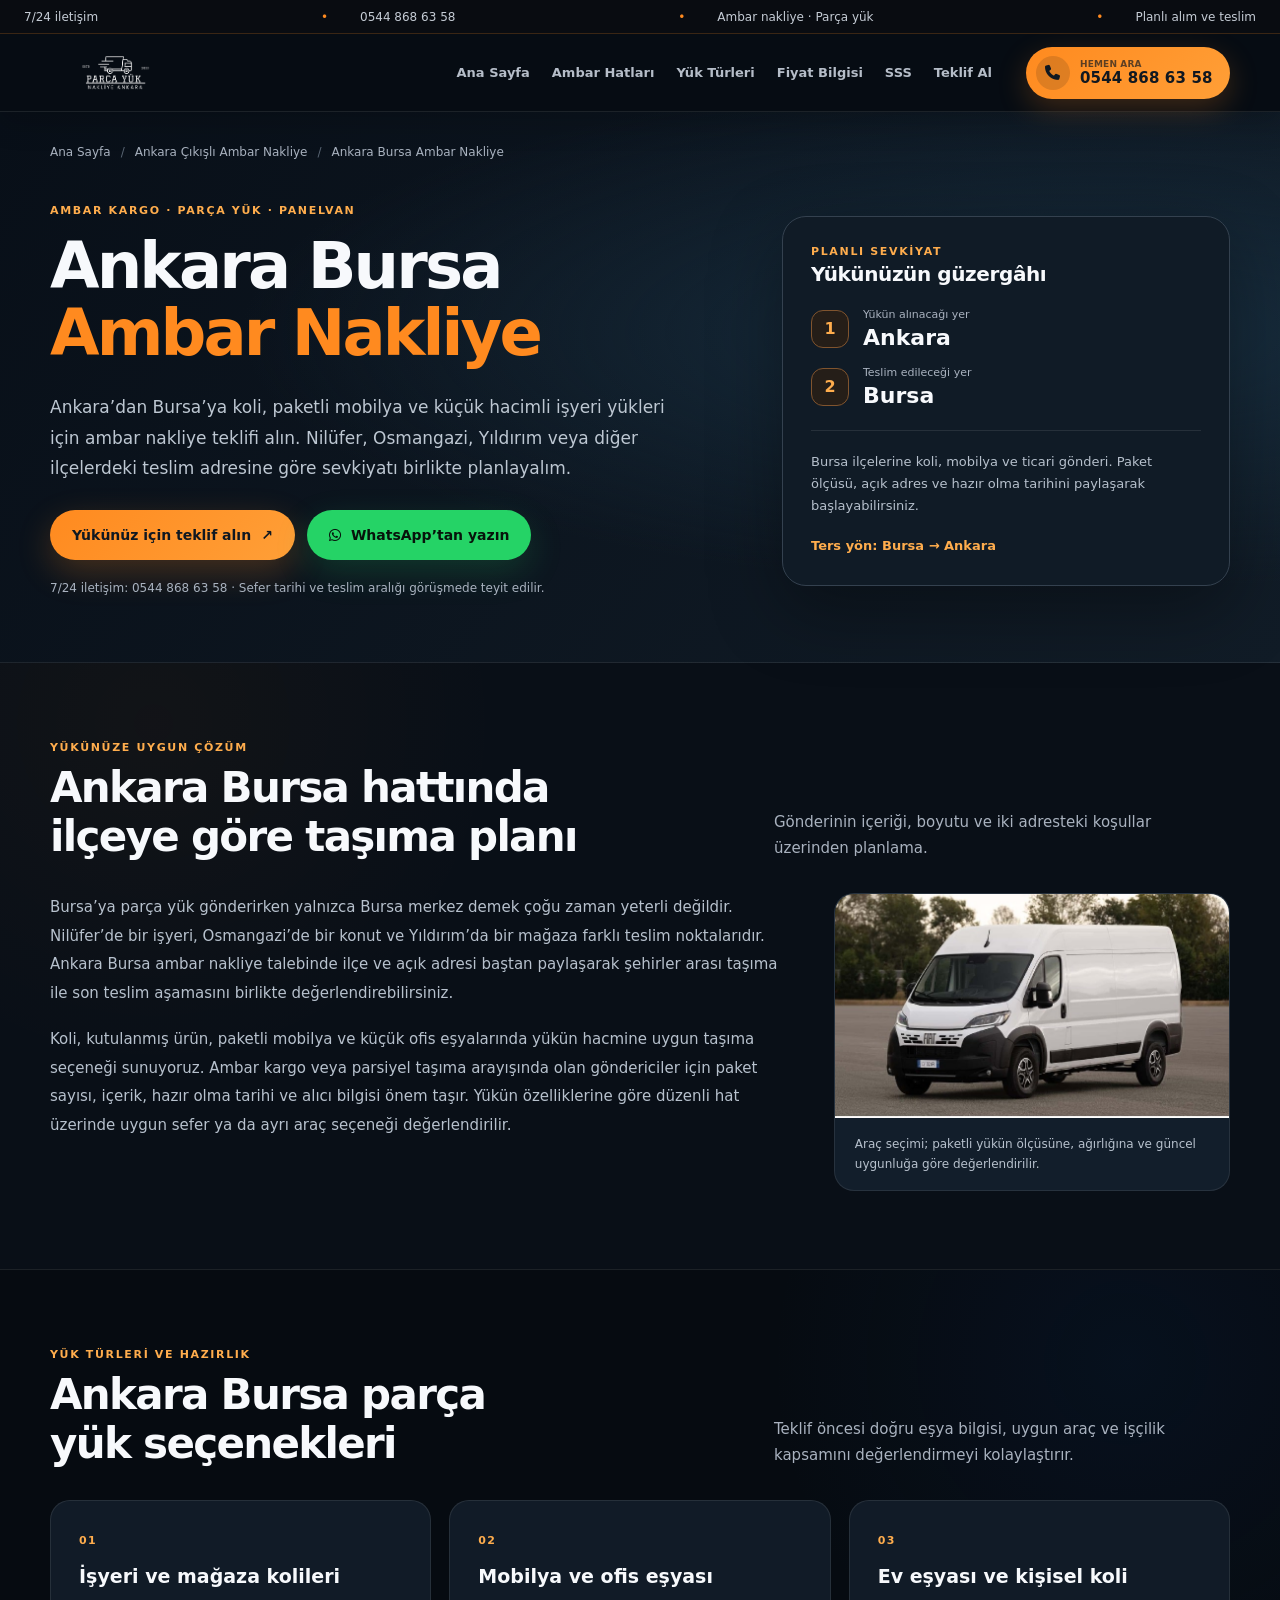
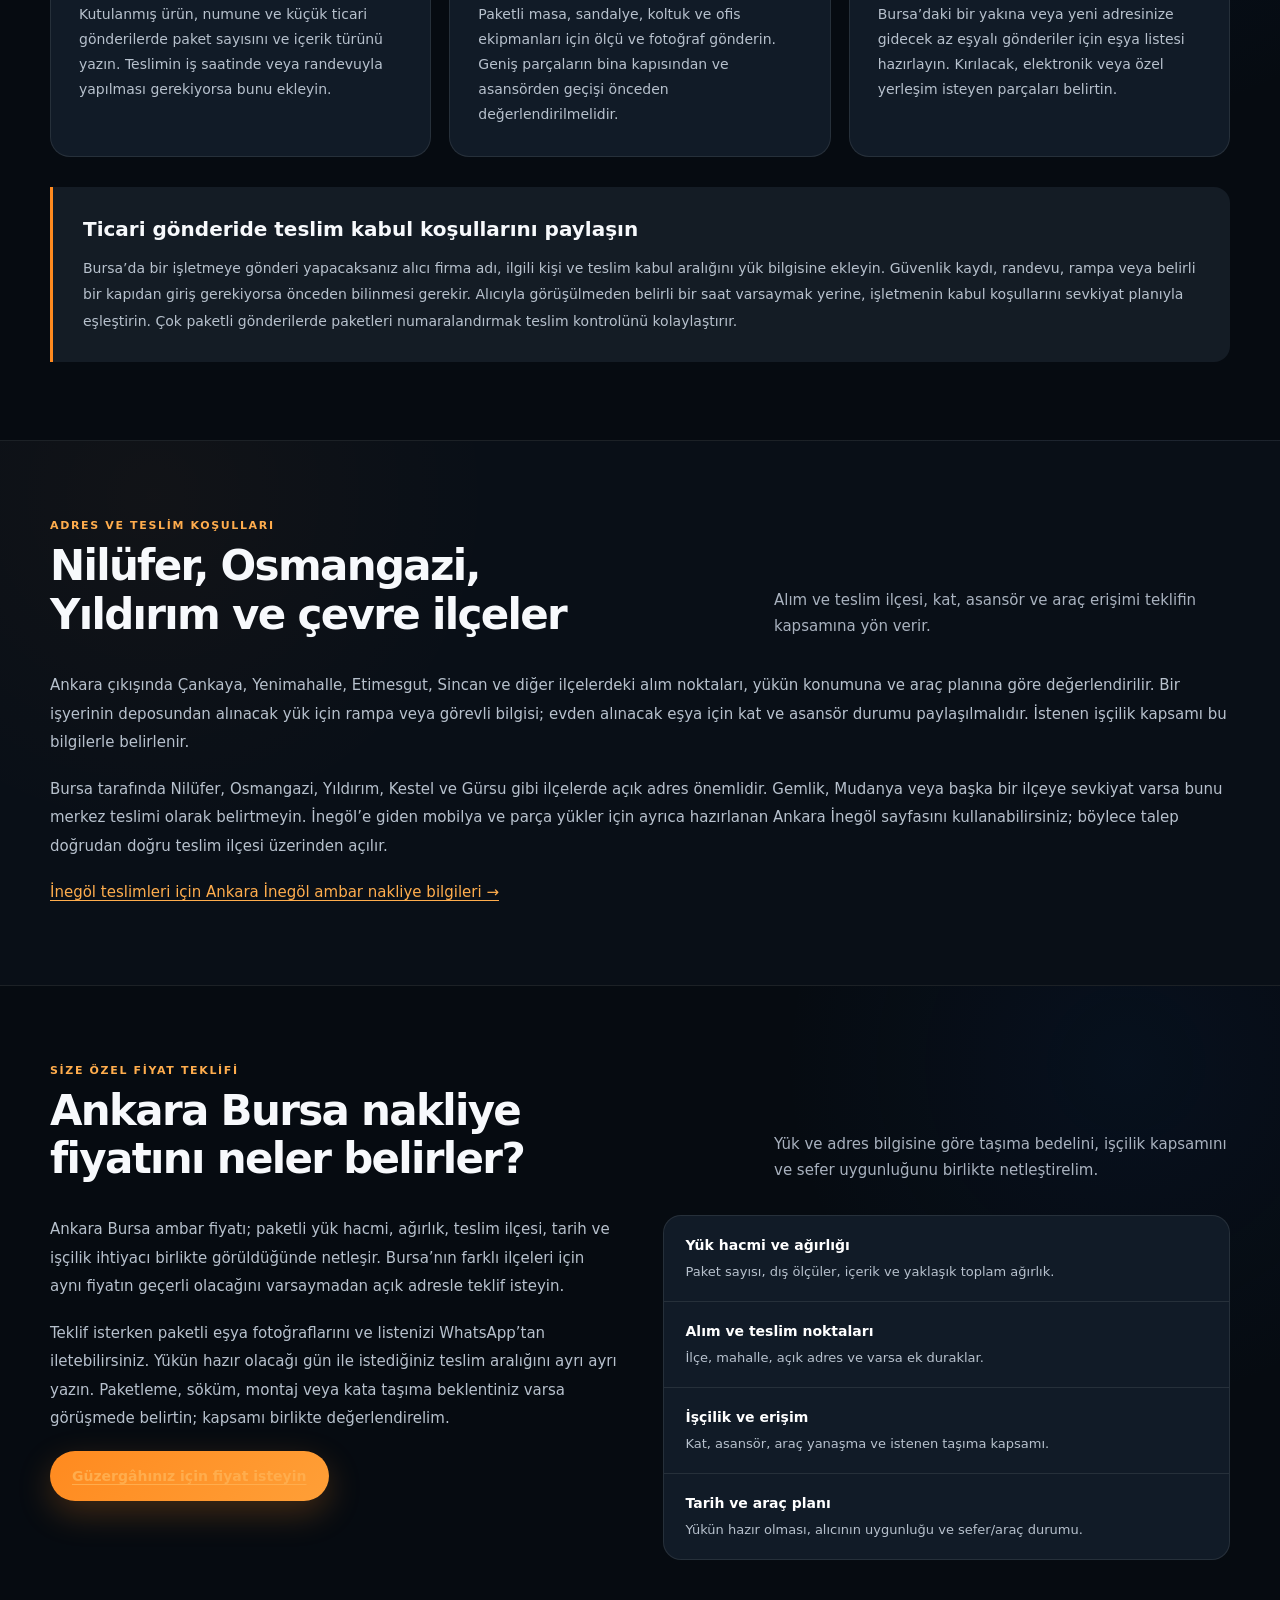
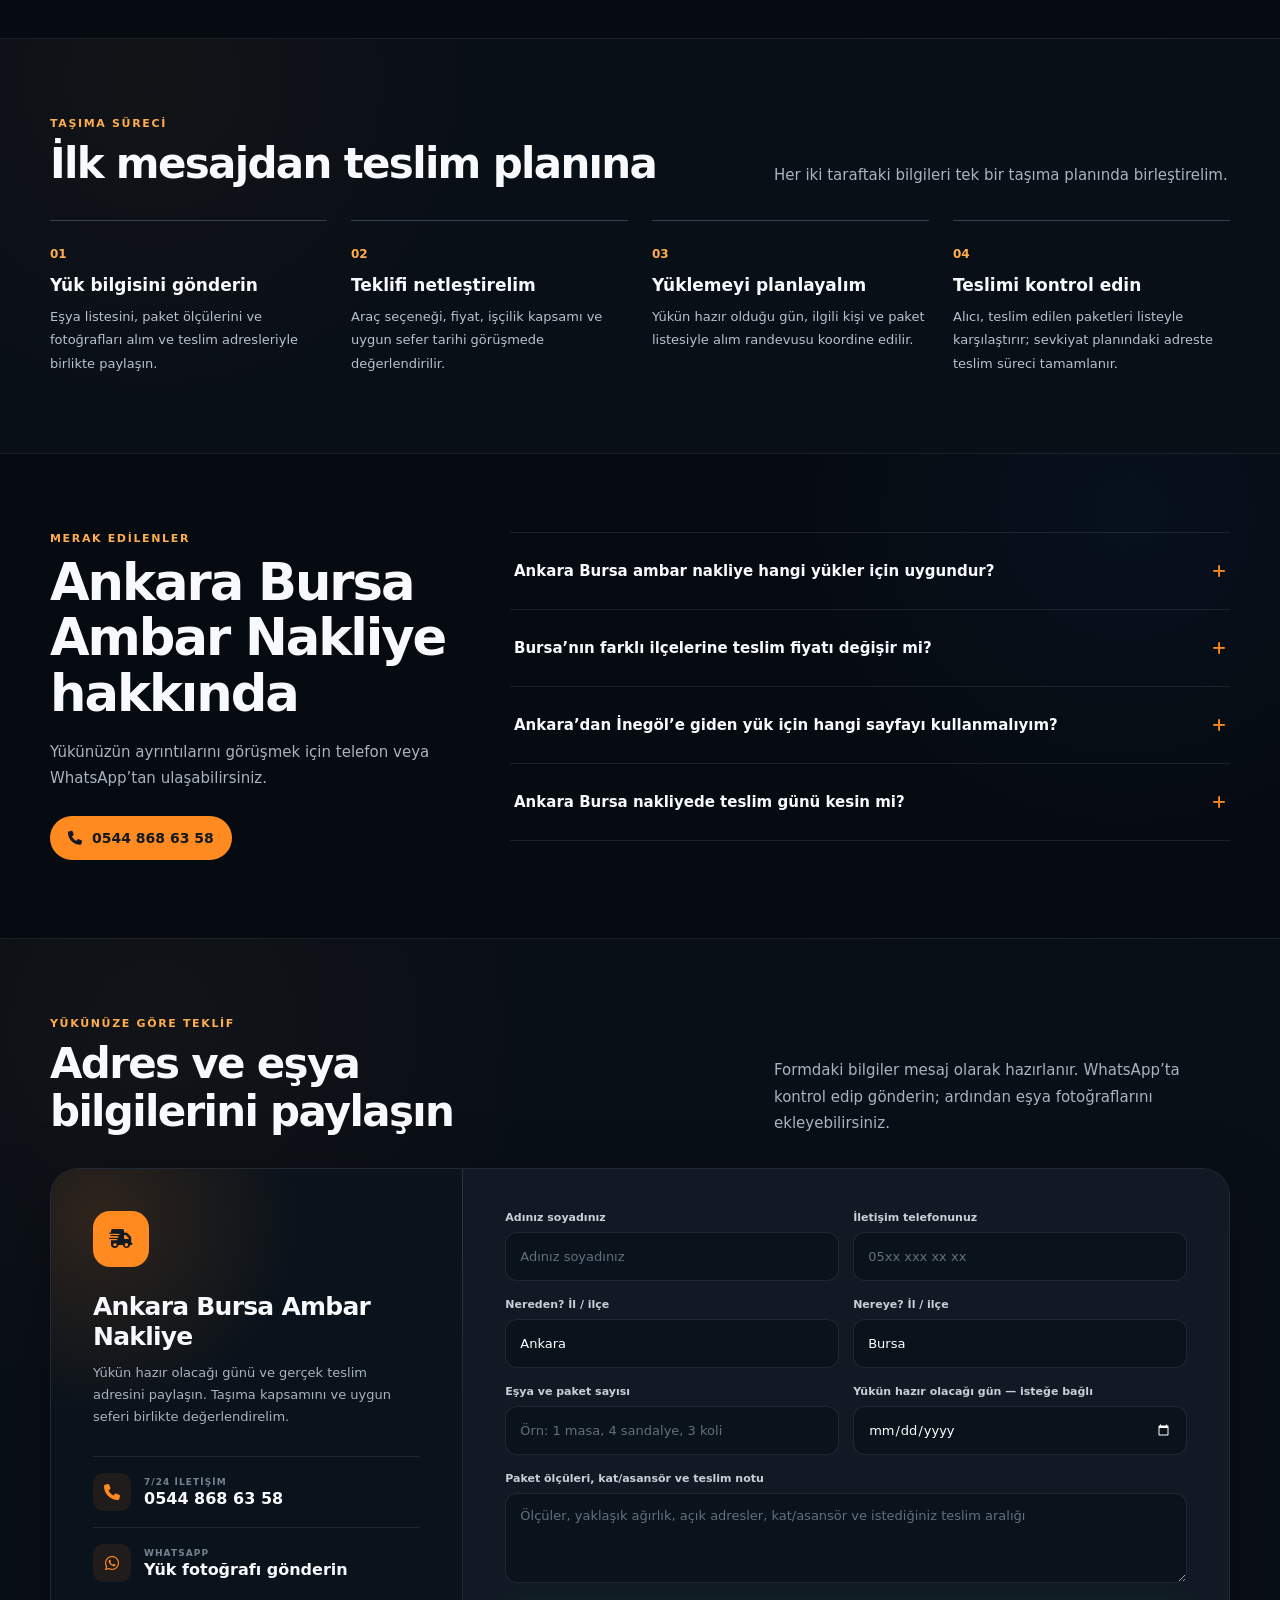
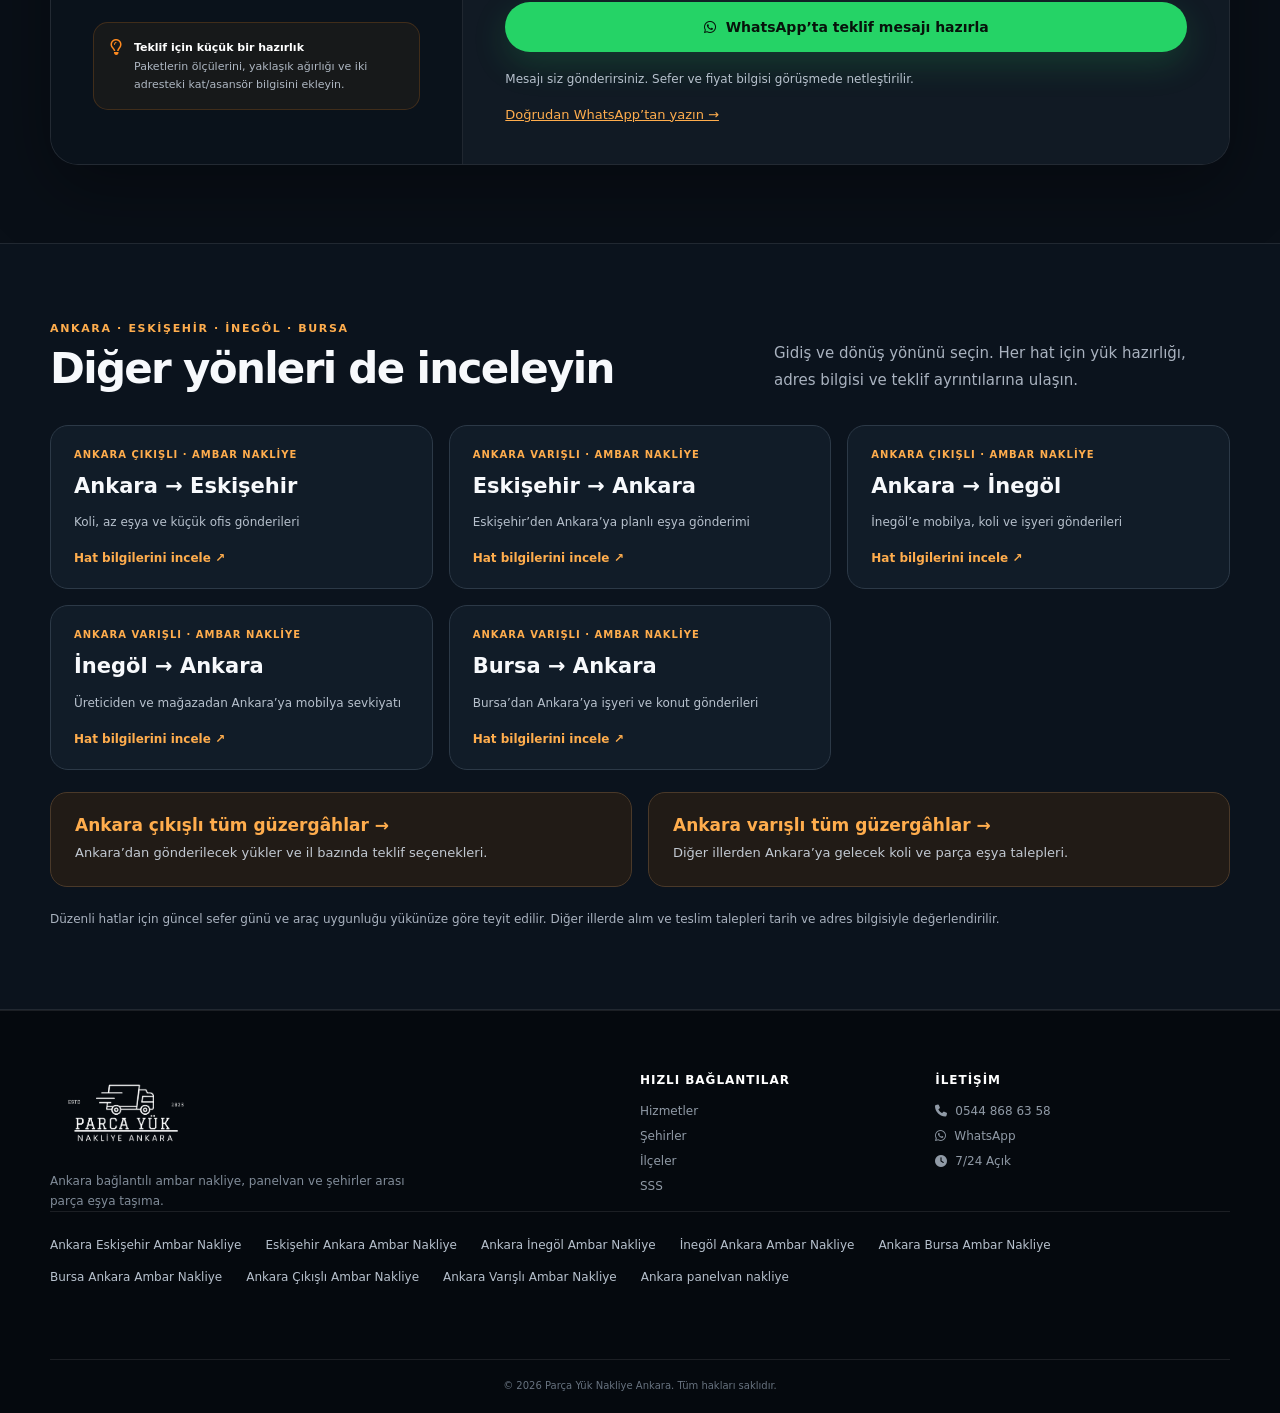
==== ankara-bursa-ambar-nakliye.html @ 4dbbe4c9 "update-ss" ====
<!doctype html>
<html lang="tr"><head>
  <meta charset="utf-8"><meta name="viewport" content="width=device-width, initial-scale=1">
  <title>Ankara Bursa Ambar Nakliye | Parsiyel ve Parça Yük</title>
  <meta name="description" content="Ankara Bursa ambar nakliye, parça yük ve koli taşıma. Nilüfer, Osmangazi, Yıldırım ve diğer ilçe teslimleri için yük, adres ve tarih bilgisiyle teklif alın.">
  <meta name="robots" content="index,follow,max-image-preview:large,max-snippet:-1,max-video-preview:-1">
  <meta name="theme-color" content="#080f18"><link rel="canonical" href="https://parcayuknakliyeankara.com/ankara-bursa-ambar-nakliye.html">
  <meta property="og:type" content="website"><meta property="og:locale" content="tr_TR">
  <meta property="og:site_name" content="Parça Yük Nakliye Ankara"><meta property="og:title" content="Ankara Bursa Ambar Nakliye | Parsiyel ve Parça Yük">
  <meta property="og:description" content="Ankara Bursa ambar nakliye, parça yük ve koli taşıma. Nilüfer, Osmangazi, Yıldırım ve diğer ilçe teslimleri için yük, adres ve tarih bilgisiyle teklif alın."><meta property="og:url" content="https://parcayuknakliyeankara.com/ankara-bursa-ambar-nakliye.html">
  <meta property="og:image" content="https://parcayuknakliyeankara.com/assets/img/fiat-ducato-2024-min.jpg">
  <meta property="og:image:alt" content="Şehirler arası parça eşya taşıması için panelvan araç">
  <meta name="twitter:card" content="summary_large_image"><meta name="twitter:title" content="Ankara Bursa Ambar Nakliye | Parsiyel ve Parça Yük">
  <meta name="twitter:description" content="Ankara Bursa ambar nakliye, parça yük ve koli taşıma. Nilüfer, Osmangazi, Yıldırım ve diğer ilçe teslimleri için yük, adres ve tarih bilgisiyle teklif alın.">
  <meta name="twitter:image" content="https://parcayuknakliyeankara.com/assets/img/fiat-ducato-2024-min.jpg">
  <link rel="icon" href="assets/img/logof.png"><link rel="preconnect" href="https://cdnjs.cloudflare.com">
  <link rel="stylesheet" href="https://cdnjs.cloudflare.com/ajax/libs/font-awesome/6.5.0/css/all.min.css">
  <link rel="stylesheet" href="assets/css/style.css"><link rel="stylesheet" href="assets/css/routes.css">
  <script async src="https://www.googletagmanager.com/gtag/js?id=AW-17874354293"></script>
  <script>window.dataLayer=window.dataLayer||[];function gtag(){dataLayer.push(arguments);}window.gtag=gtag;gtag('js',new Date());gtag('config','AW-17874354293');</script>
  <script type="application/ld+json">{
  "@context": "https://schema.org",
  "@graph": [
    {
      "@type": "WebSite",
      "@id": "https://parcayuknakliyeankara.com/#website",
      "url": "https://parcayuknakliyeankara.com/",
      "name": "Parça Yük Nakliye Ankara",
      "inLanguage": "tr-TR"
    },
    {
      "@type": "MovingCompany",
      "@id": "https://parcayuknakliyeankara.com/#business",
      "name": "Parça Yük Nakliye Ankara",
      "url": "https://parcayuknakliyeankara.com/",
      "telephone": "+905448686358",
      "logo": "https://parcayuknakliyeankara.com/assets/img/logof.png",
      "image": "https://parcayuknakliyeankara.com/assets/img/fiat-ducato-2024-min.jpg",
      "address": {
        "@type": "PostalAddress",
        "addressLocality": "Ankara",
        "addressCountry": "TR"
      },
      "areaServed": {
        "@type": "Country",
        "name": "Türkiye"
      },
      "openingHours": "Mo-Su 00:00-23:59"
    },
    {
      "@type": "Service",
      "@id": "https://parcayuknakliyeankara.com/ankara-bursa-ambar-nakliye.html#service",
      "name": "Ankara Bursa Ambar Nakliye",
      "serviceType": "Ambar nakliye ve parça yük taşıma",
      "description": "Ankara Bursa ambar nakliye, parça yük ve koli taşıma. Nilüfer, Osmangazi, Yıldırım ve diğer ilçe teslimleri için yük, adres ve tarih bilgisiyle teklif alın.",
      "url": "https://parcayuknakliyeankara.com/ankara-bursa-ambar-nakliye.html",
      "provider": {
        "@id": "https://parcayuknakliyeankara.com/#business"
      },
      "areaServed": [
        {
          "@type": "City",
          "name": "Ankara"
        },
        {
          "@type": "City",
          "name": "Bursa"
        }
      ]
    },
    {
      "@type": "WebPage",
      "@id": "https://parcayuknakliyeankara.com/ankara-bursa-ambar-nakliye.html#webpage",
      "url": "https://parcayuknakliyeankara.com/ankara-bursa-ambar-nakliye.html",
      "name": "Ankara Bursa Ambar Nakliye | Parsiyel ve Parça Yük",
      "description": "Ankara Bursa ambar nakliye, parça yük ve koli taşıma. Nilüfer, Osmangazi, Yıldırım ve diğer ilçe teslimleri için yük, adres ve tarih bilgisiyle teklif alın.",
      "inLanguage": "tr-TR",
      "isPartOf": {
        "@id": "https://parcayuknakliyeankara.com/#website"
      },
      "about": {
        "@id": "https://parcayuknakliyeankara.com/ankara-bursa-ambar-nakliye.html#service"
      },
      "breadcrumb": {
        "@id": "https://parcayuknakliyeankara.com/ankara-bursa-ambar-nakliye.html#breadcrumb"
      },
      "dateModified": "2026-10-15",
      "primaryImageOfPage": {
        "@type": "ImageObject",
        "url": "https://parcayuknakliyeankara.com/assets/img/fiat-ducato-2024-min.jpg"
      }
    },
    {
      "@type": "BreadcrumbList",
      "@id": "https://parcayuknakliyeankara.com/ankara-bursa-ambar-nakliye.html#breadcrumb",
      "itemListElement": [
        {
          "@type": "ListItem",
          "position": 1,
          "name": "Ana Sayfa",
          "item": "https://parcayuknakliyeankara.com/"
        },
        {
          "@type": "ListItem",
          "position": 2,
          "name": "Ankara Çıkışlı Ambar Nakliye",
          "item": "https://parcayuknakliyeankara.com/ankara-cikisli-ambar-nakliye.html"
        },
        {
          "@type": "ListItem",
          "position": 3,
          "name": "Ankara Bursa Ambar Nakliye",
          "item": "https://parcayuknakliyeankara.com/ankara-bursa-ambar-nakliye.html"
        }
      ]
    }
  ]
}</script>
</head><body class="route-page"><a class="skip-link" href="#icerik">İçeriğe geç</a><div class="top-ticker" aria-label="Hizmet bilgileri"><div class="ticker-track"><span>7/24 iletişim</span><span>0544 868 63 58</span><span>Ambar nakliye · Parça yük</span><span>Planlı alım ve teslim</span></div></div><header class="site-header">
      <div class="container nav-wrap"><a class="brand" href="index.html" aria-label="Parça Yük Nakliye Ankara ana sayfa"><img
            src="assets/img/logom.png" alt="Parça Yük Nakliye Ankara" width="1561" height="781" loading="eager"
            fetchpriority="high" decoding="async"></a><button id="menuToggle" class="menu-toggle" type="button"
          aria-label="Menüyü aç veya kapat" aria-expanded="false" aria-controls="mainNav"><i class="fa-solid fa-bars"></i></button>
        <nav id="mainNav" class="main-nav" aria-label="Ana menü">
        <a href="index.html">Ana Sayfa</a><a href="#ambar-hatlari">Ambar Hatları</a>
        <a href="#yukler">Yük Türleri</a><a href="#fiyat">Fiyat Bilgisi</a>
        <a href="#faq">SSS</a><a href="#teklif">Teklif Al</a></nav><a class="header-call" href="tel:05448686358"><span
            class="call-icon"><i class="fa-solid fa-phone"></i></span><span><small>Hemen Ara</small>0544 868 63
            58</span></a>
      </div>
    </header><main id="icerik"><section class="route-hero"><div class="container">
      <nav class="route-breadcrumb" aria-label="Sayfa yolu"><ol><li><a href="index.html">Ana Sayfa</a></li><li><a href="ankara-cikisli-ambar-nakliye.html">Ankara Çıkışlı Ambar Nakliye</a></li><li aria-current="page">Ankara Bursa Ambar Nakliye</li></ol></nav>
      <div class="route-hero-grid"><div><span class="route-eyebrow">Ambar kargo · Parça yük · Panelvan</span>
      <h1>Ankara Bursa<span>Ambar Nakliye</span></h1><p class="route-lead">Ankara’dan Bursa’ya koli, paketli mobilya ve küçük hacimli işyeri yükleri için ambar nakliye teklifi alın. Nilüfer, Osmangazi, Yıldırım veya diğer ilçelerdeki teslim adresine göre sevkiyatı birlikte planlayalım.</p>
      <div class="route-actions"><a class="btn btn-primary" href="#teklif">Yükünüz için teklif alın <span aria-hidden="true">↗</span></a>
      <a class="btn btn-whatsapp" href="https://wa.me/905448686358?text=Merhaba%2C%20Par%C3%A7a%20Y%C3%BCk%20Nakliye%20Ankara%20i%C3%A7in%20ta%C5%9F%C4%B1ma%20teklifi%20istiyorum.%0A%0ANereden%3A%20Ankara%0ANereye%3A%20Bursa%0AY%C3%BCk%20%2F%20paket%20adedi%3A%0APaket%20%C3%B6l%C3%A7%C3%BCleri%20%2F%20yakla%C5%9F%C4%B1k%20a%C4%9F%C4%B1rl%C4%B1k%3A%0AY%C3%BCk%C3%BCn%20haz%C4%B1r%20oldu%C4%9Fu%20tarih%3A%0AKat%20%2F%20asans%C3%B6r%3A%0A" target="_blank" rel="noopener noreferrer"><i class="fa-brands fa-whatsapp" aria-hidden="true"></i> WhatsApp’tan yazın</a></div>
      <p class="route-contact-note">7/24 iletişim: <a href="tel:+905448686358">0544 868 63 58</a> · Sefer tarihi ve teslim aralığı görüşmede teyit edilir.</p></div>
      <aside class="route-plan" aria-label="Taşıma yönü"><span class="route-eyebrow">Planlı sevkiyat</span><h2>Yükünüzün güzergâhı</h2>
      <ol class="route-stops"><li><span aria-hidden="true">1</span><div><small>Yükün alınacağı yer</small><strong>Ankara</strong></div></li>
      <li><span aria-hidden="true">2</span><div><small>Teslim edileceği yer</small><strong>Bursa</strong></div></li></ol>
      <p>Bursa ilçelerine koli, mobilya ve ticari gönderi. Paket ölçüsü, açık adres ve hazır olma tarihini paylaşarak başlayabilirsiniz.</p>
      <a class="route-text-link" href="bursa-ankara-ambar-nakliye.html">Ters yön: Bursa → Ankara</a></aside></div></div></section><section class="section section-dark" aria-labelledby="introTitle"><div class="container">
      <div class="section-heading"><div><span class="route-eyebrow">Yükünüze uygun çözüm</span><h2 id="introTitle">Ankara Bursa hattında ilçeye göre taşıma planı</h2></div>
      <p>Gönderinin içeriği, boyutu ve iki adresteki koşullar üzerinden planlama.</p></div>
      <div class="route-intro-grid"><div class="route-prose"><p>Bursa’ya parça yük gönderirken yalnızca Bursa merkez demek çoğu zaman yeterli değildir. Nilüfer’de bir işyeri, Osmangazi’de bir konut ve Yıldırım’da bir mağaza farklı teslim noktalarıdır. Ankara Bursa ambar nakliye talebinde ilçe ve açık adresi baştan paylaşarak şehirler arası taşıma ile son teslim aşamasını birlikte değerlendirebilirsiniz.</p><p>Koli, kutulanmış ürün, paketli mobilya ve küçük ofis eşyalarında yükün hacmine uygun taşıma seçeneği sunuyoruz. Ambar kargo veya parsiyel taşıma arayışında olan göndericiler için paket sayısı, içerik, hazır olma tarihi ve alıcı bilgisi önem taşır. Yükün özelliklerine göre düzenli hat üzerinde uygun sefer ya da ayrı araç seçeneği değerlendirilir.</p></div>
      <figure class="route-photo"><img src="assets/img/fiat-ducato-2024-min.jpg" alt="Şehirler arası parça eşya taşıması için panelvan araç" width="800" height="454" loading="lazy" decoding="async">
      <figcaption>Araç seçimi; paketli yükün ölçüsüne, ağırlığına ve güncel uygunluğa göre değerlendirilir.</figcaption></figure></div></div></section><section id="yukler" class="section section-deep" aria-labelledby="loadsTitle"><div class="container">
      <div class="section-heading"><div><span class="route-eyebrow">Yük türleri ve hazırlık</span><h2 id="loadsTitle">Ankara Bursa parça yük seçenekleri</h2></div>
      <p>Teklif öncesi doğru eşya bilgisi, uygun araç ve işçilik kapsamını değerlendirmeyi kolaylaştırır.</p></div>
      <div class="route-card-grid"><article class="route-info-card"><span>01</span><h3>İşyeri ve mağaza kolileri</h3><p>Kutulanmış ürün, numune ve küçük ticari gönderilerde paket sayısını ve içerik türünü yazın. Teslimin iş saatinde veya randevuyla yapılması gerekiyorsa bunu ekleyin.</p></article><article class="route-info-card"><span>02</span><h3>Mobilya ve ofis eşyası</h3><p>Paketli masa, sandalye, koltuk ve ofis ekipmanları için ölçü ve fotoğraf gönderin. Geniş parçaların bina kapısından ve asansörden geçişi önceden değerlendirilmelidir.</p></article><article class="route-info-card"><span>03</span><h3>Ev eşyası ve kişisel koli</h3><p>Bursa’daki bir yakına veya yeni adresinize gidecek az eşyalı gönderiler için eşya listesi hazırlayın. Kırılacak, elektronik veya özel yerleşim isteyen parçaları belirtin.</p></article></div><div class="route-note"><h3>Ticari gönderide teslim kabul koşullarını paylaşın</h3><p>Bursa’da bir işletmeye gönderi yapacaksanız alıcı firma adı, ilgili kişi ve teslim kabul aralığını yük bilgisine ekleyin. Güvenlik kaydı, randevu, rampa veya belirli bir kapıdan giriş gerekiyorsa önceden bilinmesi gerekir. Alıcıyla görüşülmeden belirli bir saat varsaymak yerine, işletmenin kabul koşullarını sevkiyat planıyla eşleştirin. Çok paketli gönderilerde paketleri numaralandırmak teslim kontrolünü kolaylaştırır.</p></div>
      </div></section><section class="section section-dark" aria-labelledby="localTitle"><div class="container">
      <div class="section-heading"><div><span class="route-eyebrow">Adres ve teslim koşulları</span><h2 id="localTitle">Nilüfer, Osmangazi, Yıldırım ve çevre ilçeler</h2></div>
      <p>Alım ve teslim ilçesi, kat, asansör ve araç erişimi teklifin kapsamına yön verir.</p></div>
      <div class="route-prose"><p>Ankara çıkışında Çankaya, Yenimahalle, Etimesgut, Sincan ve diğer ilçelerdeki alım noktaları, yükün konumuna ve araç planına göre değerlendirilir. Bir işyerinin deposundan alınacak yük için rampa veya görevli bilgisi; evden alınacak eşya için kat ve asansör durumu paylaşılmalıdır. İstenen işçilik kapsamı bu bilgilerle belirlenir.</p><p>Bursa tarafında Nilüfer, Osmangazi, Yıldırım, Kestel ve Gürsu gibi ilçelerde açık adres önemlidir. Gemlik, Mudanya veya başka bir ilçeye sevkiyat varsa bunu merkez teslimi olarak belirtmeyin. İnegöl’e giden mobilya ve parça yükler için ayrıca hazırlanan Ankara İnegöl sayfasını kullanabilirsiniz; böylece talep doğrudan doğru teslim ilçesi üzerinden açılır.</p><p><a href="ankara-inegol-ambar-nakliye.html">İnegöl teslimleri için Ankara İnegöl ambar nakliye bilgileri →</a></p></div></div></section><section id="fiyat" class="section section-deep" aria-labelledby="priceTitle"><div class="container">
      <div class="section-heading"><div><span class="route-eyebrow">Size özel fiyat teklifi</span><h2 id="priceTitle">Ankara Bursa nakliye fiyatını neler belirler?</h2></div>
      <p>Yük ve adres bilgisine göre taşıma bedelini, işçilik kapsamını ve sefer uygunluğunu birlikte netleştirelim.</p></div>
      <div class="route-price-grid"><div class="route-prose"><p>Ankara Bursa ambar fiyatı; paketli yük hacmi, ağırlık, teslim ilçesi, tarih ve işçilik ihtiyacı birlikte görüldüğünde netleşir. Bursa’nın farklı ilçeleri için aynı fiyatın geçerli olacağını varsaymadan açık adresle teklif isteyin.</p>
      <p>Teklif isterken paketli eşya fotoğraflarını ve listenizi WhatsApp’tan iletebilirsiniz. Yükün hazır olacağı gün ile istediğiniz teslim aralığını ayrı ayrı yazın. Paketleme, söküm, montaj veya kata taşıma beklentiniz varsa görüşmede belirtin; kapsamı birlikte değerlendirelim.</p>
      <a class="btn btn-primary" href="#teklif">Güzergâhınız için fiyat isteyin</a></div>
      <ul class="route-checklist"><li><strong>Yük hacmi ve ağırlığı</strong>Paket sayısı, dış ölçüler, içerik ve yaklaşık toplam ağırlık.</li>
      <li><strong>Alım ve teslim noktaları</strong>İlçe, mahalle, açık adres ve varsa ek duraklar.</li>
      <li><strong>İşçilik ve erişim</strong>Kat, asansör, araç yanaşma ve istenen taşıma kapsamı.</li>
      <li><strong>Tarih ve araç planı</strong>Yükün hazır olması, alıcının uygunluğu ve sefer/araç durumu.</li></ul></div></div></section><section class="section section-dark" aria-labelledby="processTitle"><div class="container"><div class="section-heading">
      <div><span class="route-eyebrow">Taşıma süreci</span><h2 id="processTitle">İlk mesajdan teslim planına</h2></div><p>Her iki taraftaki bilgileri tek bir taşıma planında birleştirelim.</p></div>
      <ol class="route-process"><li><span>01</span><h3>Yük bilgisini gönderin</h3><p>Eşya listesini, paket ölçülerini ve fotoğrafları alım ve teslim adresleriyle birlikte paylaşın.</p></li><li><span>02</span><h3>Teklifi netleştirelim</h3><p>Araç seçeneği, fiyat, işçilik kapsamı ve uygun sefer tarihi görüşmede değerlendirilir.</p></li><li><span>03</span><h3>Yüklemeyi planlayalım</h3><p>Yükün hazır olduğu gün, ilgili kişi ve paket listesiyle alım randevusu koordine edilir.</p></li><li><span>04</span><h3>Teslimi kontrol edin</h3><p>Alıcı, teslim edilen paketleri listeyle karşılaştırır; sevkiyat planındaki adreste teslim süreci tamamlanır.</p></li></ol></div></section><section id="faq" class="section section-deep faq-section" aria-labelledby="faqTitle"><div class="container faq-layout">
      <div class="faq-intro"><span class="route-eyebrow">Merak edilenler</span><h2 id="faqTitle">Ankara Bursa Ambar Nakliye hakkında</h2>
      <p>Yükünüzün ayrıntılarını görüşmek için telefon veya WhatsApp’tan ulaşabilirsiniz.</p>
      <a href="tel:+905448686358"><i class="fa-solid fa-phone" aria-hidden="true"></i> 0544 868 63 58</a></div><div class="faq-list"><details><summary>Ankara Bursa ambar nakliye hangi yükler için uygundur?<i class="fa-solid fa-plus" aria-hidden="true"></i></summary><p>Koli, paketli mobilya, kişisel eşya ve küçük hacimli işyeri gönderileri için teklif isteyebilirsiniz. Yük türü, ölçüler ve ağırlık incelenerek uygun taşıma seçeneği değerlendirilir.</p></details><details><summary>Bursa’nın farklı ilçelerine teslim fiyatı değişir mi?<i class="fa-solid fa-plus" aria-hidden="true"></i></summary><p>Teslim ilçesi, açık adres, araç erişimi ve istenen işçilik teklifi etkileyebilir. Nilüfer, Osmangazi, Yıldırım veya merkez dışındaki bir ilçe için gerçek teslim adresini paylaşın.</p></details><details><summary>Ankara’dan İnegöl’e giden yük için hangi sayfayı kullanmalıyım?<i class="fa-solid fa-plus" aria-hidden="true"></i></summary><p>İnegöl teslimlerinde Ankara İnegöl ambar nakliye sayfasını kullanabilirsiniz. Bu sayfada mağaza, üretici ve konut teslimine yönelik yükleme bilgileri ayrıca anlatılır.</p></details><details><summary>Ankara Bursa nakliyede teslim günü kesin mi?<i class="fa-solid fa-plus" aria-hidden="true"></i></summary><p>Teslim aralığı güncel sefer, yükün hazır olması ve alıcı adresindeki kabul koşullarına göre teyit edilir. Zorunlu bir tarih veya saat varsa ilk görüşmede belirtin.</p></details></div></div></section><section id="teklif" class="section section-dark contact-section" aria-labelledby="quoteTitle"><div class="container">
      <div class="section-heading"><div><span class="route-eyebrow">Yükünüze göre teklif</span><h2 id="quoteTitle">Adres ve eşya bilgilerini paylaşın</h2></div>
      <p>Formdaki bilgiler mesaj olarak hazırlanır. WhatsApp’ta kontrol edip gönderin; ardından eşya fotoğraflarını ekleyebilirsiniz.</p></div>
      <div class="contact-layout"><aside class="contact-info"><div class="contact-icon"><i class="fa-solid fa-truck-fast" aria-hidden="true"></i></div>
      <h3>Ankara Bursa Ambar Nakliye</h3><p>Yükün hazır olacağı günü ve gerçek teslim adresini paylaşın. Taşıma kapsamını ve uygun seferi birlikte değerlendirelim.</p>
      <a class="contact-line" href="tel:+905448686358"><i class="fa-solid fa-phone" aria-hidden="true"></i><span><small>7/24 İLETİŞİM</small>0544 868 63 58</span></a>
      <a class="contact-line" href="https://wa.me/905448686358?text=Merhaba%2C%20Par%C3%A7a%20Y%C3%BCk%20Nakliye%20Ankara%20i%C3%A7in%20ta%C5%9F%C4%B1ma%20teklifi%20istiyorum.%0A%0ANereden%3A%20Ankara%0ANereye%3A%20Bursa%0AY%C3%BCk%20%2F%20paket%20adedi%3A%0APaket%20%C3%B6l%C3%A7%C3%BCleri%20%2F%20yakla%C5%9F%C4%B1k%20a%C4%9F%C4%B1rl%C4%B1k%3A%0AY%C3%BCk%C3%BCn%20haz%C4%B1r%20oldu%C4%9Fu%20tarih%3A%0AKat%20%2F%20asans%C3%B6r%3A%0A" target="_blank" rel="noopener noreferrer"><i class="fa-brands fa-whatsapp" aria-hidden="true"></i><span><small>WHATSAPP</small>Yük fotoğrafı gönderin</span></a>
      <div class="contact-tip"><i class="fa-regular fa-lightbulb" aria-hidden="true"></i><span><b>Teklif için küçük bir hazırlık</b>Paketlerin ölçülerini, yaklaşık ağırlığı ve iki adresteki kat/asansör bilgisini ekleyin.</span></div></aside>
      <form id="quoteWhatsAppForm" class="quote-form" action="https://wa.me/905448686358" method="get" target="_blank" rel="noopener noreferrer" data-service="Ankara Bursa Ambar Nakliye">
      <div class="form-row"><label for="quoteName"><span>Adınız soyadınız</span><input id="quoteName" name="name" autocomplete="name" required placeholder="Adınız soyadınız"></label>
      <label for="quotePhone"><span>İletişim telefonunuz</span><input id="quotePhone" name="phone" type="tel" inputmode="tel" autocomplete="tel" required placeholder="05xx xxx xx xx"></label></div>
      <div class="form-row"><label for="quoteFrom"><span>Nereden? İl / ilçe</span><input id="quoteFrom" name="from" required value="Ankara" placeholder="Alım ili ve ilçesi"></label>
      <label for="quoteTo"><span>Nereye? İl / ilçe</span><input id="quoteTo" name="to" required value="Bursa" placeholder="Teslim ili ve ilçesi"></label></div>
      <div class="form-row"><label for="quoteLoad"><span>Eşya ve paket sayısı</span><input id="quoteLoad" name="load" required placeholder="Örn: 1 masa, 4 sandalye, 3 koli"></label>
      <label for="quoteDate"><span>Yükün hazır olacağı gün — isteğe bağlı</span><input id="quoteDate" name="date" type="date"></label></div>
      <label for="quoteNote"><span>Paket ölçüleri, kat/asansör ve teslim notu</span><textarea id="quoteNote" name="note" rows="4" placeholder="Ölçüler, yaklaşık ağırlık, açık adresler, kat/asansör ve istediğiniz teslim aralığı"></textarea></label>
      <button class="btn btn-whatsapp form-submit" type="submit"><i class="fa-brands fa-whatsapp" aria-hidden="true"></i> WhatsApp’ta teklif mesajı hazırla</button>
      <p class="route-form-note">Mesajı siz gönderirsiniz. Sefer ve fiyat bilgisi görüşmede netleştirilir.</p>
      <a class="route-form-fallback" href="https://wa.me/905448686358?text=Merhaba%2C%20Par%C3%A7a%20Y%C3%BCk%20Nakliye%20Ankara%20i%C3%A7in%20ta%C5%9F%C4%B1ma%20teklifi%20istiyorum.%0A%0ANereden%3A%20Ankara%0ANereye%3A%20Bursa%0AY%C3%BCk%20%2F%20paket%20adedi%3A%0APaket%20%C3%B6l%C3%A7%C3%BCleri%20%2F%20yakla%C5%9F%C4%B1k%20a%C4%9F%C4%B1rl%C4%B1k%3A%0AY%C3%BCk%C3%BCn%20haz%C4%B1r%20oldu%C4%9Fu%20tarih%3A%0AKat%20%2F%20asans%C3%B6r%3A%0A" target="_blank" rel="noopener noreferrer">Doğrudan WhatsApp’tan yazın →</a>
      </form></div></div></section><section id="ambar-hatlari" class="section route-directory" aria-labelledby="routeDirectoryTitle">
      <div class="container"><div class="section-heading"><div><span class="route-eyebrow">Ankara · Eskişehir · İnegöl · Bursa</span>
      <h2 id="routeDirectoryTitle">Diğer yönleri de inceleyin</h2></div><p>Gidiş ve dönüş yönünü seçin. Her hat için yük hazırlığı, adres bilgisi ve teklif ayrıntılarına ulaşın.</p></div>
      <div class="route-link-grid"><a class="route-link-card" href="ankara-eskisehir-ambar-nakliye.html">
      <small>Ankara çıkışlı · Ambar nakliye</small>
      <strong>Ankara <span aria-hidden="true">→</span> Eskişehir</strong>
      <span>Koli, az eşya ve küçük ofis gönderileri</span><em>Hat bilgilerini incele <span aria-hidden="true">↗</span></em></a><a class="route-link-card" href="eskisehir-ankara-ambar-nakliye.html">
      <small>Ankara varışlı · Ambar nakliye</small>
      <strong>Eskişehir <span aria-hidden="true">→</span> Ankara</strong>
      <span>Eskişehir’den Ankara’ya planlı eşya gönderimi</span><em>Hat bilgilerini incele <span aria-hidden="true">↗</span></em></a><a class="route-link-card" href="ankara-inegol-ambar-nakliye.html">
      <small>Ankara çıkışlı · Ambar nakliye</small>
      <strong>Ankara <span aria-hidden="true">→</span> İnegöl</strong>
      <span>İnegöl’e mobilya, koli ve işyeri gönderileri</span><em>Hat bilgilerini incele <span aria-hidden="true">↗</span></em></a><a class="route-link-card" href="inegol-ankara-ambar-nakliye.html">
      <small>Ankara varışlı · Ambar nakliye</small>
      <strong>İnegöl <span aria-hidden="true">→</span> Ankara</strong>
      <span>Üreticiden ve mağazadan Ankara’ya mobilya sevkiyatı</span><em>Hat bilgilerini incele <span aria-hidden="true">↗</span></em></a><a class="route-link-card" href="bursa-ankara-ambar-nakliye.html">
      <small>Ankara varışlı · Ambar nakliye</small>
      <strong>Bursa <span aria-hidden="true">→</span> Ankara</strong>
      <span>Bursa’dan Ankara’ya işyeri ve konut gönderileri</span><em>Hat bilgilerini incele <span aria-hidden="true">↗</span></em></a></div>
      <div class="route-hub-links">
      <a href="ankara-cikisli-ambar-nakliye.html"><strong>Ankara çıkışlı tüm güzergâhlar →</strong><span>Ankara’dan gönderilecek yükler ve il bazında teklif seçenekleri.</span></a>
      <a href="ankara-varisli-ambar-nakliye.html"><strong>Ankara varışlı tüm güzergâhlar →</strong><span>Diğer illerden Ankara’ya gelecek koli ve parça eşya talepleri.</span></a>
    </div>
      <p class="route-directory-note">Düzenli hatlar için güncel sefer günü ve araç uygunluğu yükünüze göre teyit edilir. Diğer illerde alım ve teslim talepleri tarih ve adres bilgisiyle değerlendirilir.</p>
      </div></section></main><footer class="site-footer">
      <div class="container footer-grid">
        <div class="footer-brand"><img src="assets/img/logom.png" alt="Parça Yük Nakliye Ankara" width="1561"
            height="781" loading="lazy" decoding="async">
          <p>Ankara bağlantılı ambar nakliye, panelvan ve şehirler arası parça eşya taşıma.</p>
        </div>
        <div>
          <h3>Hızlı Bağlantılar</h3><a href="index.html#services">Hizmetler</a><a href="index.html#sehirler">Şehirler</a><a
            href="index.html#ilceler">İlçeler</a><a href="index.html#faq">SSS</a>
        </div>
        <div>
          <h3>İletişim</h3><a href="tel:05448686358"><i class="fa-solid fa-phone"></i> 0544 868 63 58</a><a
            href="https://wa.me/905448686358?text=Merhaba%2C%20Par%C3%A7a%20Y%C3%BCk%20Nakliye%20Ankara'dan%20teklif%20almak%20istiyorum.%0A%0ANereden%20%E2%86%92%20Nereye%3A%0AY%C3%BCk%3A%0ATarih%3A"
            target="_blank" rel="noreferrer"><i class="fa-brands fa-whatsapp"></i> WhatsApp</a><span><i
              class="fa-solid fa-clock"></i> 7/24 Açık</span>
        </div>
      </div>
      <nav class="container route-footer-links" aria-label="Ambar nakliye sayfaları"><a href="ankara-eskisehir-ambar-nakliye.html">Ankara Eskişehir Ambar Nakliye</a><a href="eskisehir-ankara-ambar-nakliye.html">Eskişehir Ankara Ambar Nakliye</a><a href="ankara-inegol-ambar-nakliye.html">Ankara İnegöl Ambar Nakliye</a><a href="inegol-ankara-ambar-nakliye.html">İnegöl Ankara Ambar Nakliye</a><a href="ankara-bursa-ambar-nakliye.html">Ankara Bursa Ambar Nakliye</a><a href="bursa-ankara-ambar-nakliye.html">Bursa Ankara Ambar Nakliye</a><a href="ankara-cikisli-ambar-nakliye.html">Ankara Çıkışlı Ambar Nakliye</a><a href="ankara-varisli-ambar-nakliye.html">Ankara Varışlı Ambar Nakliye</a><a href="ankara-panelvan-nakliye.html">Ankara panelvan nakliye</a></nav><div class="container copyright">© 2026 Parça Yük Nakliye Ankara. Tüm hakları saklıdır.</div>
    </footer><div class="mobile-actions"><a href="tel:+905448686358"><i class="fa-solid fa-phone" aria-hidden="true"></i> Hemen Ara</a>
      <a href="https://wa.me/905448686358?text=Merhaba%2C%20Par%C3%A7a%20Y%C3%BCk%20Nakliye%20Ankara%20i%C3%A7in%20ta%C5%9F%C4%B1ma%20teklifi%20istiyorum.%0A%0ANereden%3A%20Ankara%0ANereye%3A%20Bursa%0AY%C3%BCk%20%2F%20paket%20adedi%3A%0APaket%20%C3%B6l%C3%A7%C3%BCleri%20%2F%20yakla%C5%9F%C4%B1k%20a%C4%9F%C4%B1rl%C4%B1k%3A%0AY%C3%BCk%C3%BCn%20haz%C4%B1r%20oldu%C4%9Fu%20tarih%3A%0AKat%20%2F%20asans%C3%B6r%3A%0A" target="_blank" rel="noopener noreferrer"><i class="fa-brands fa-whatsapp" aria-hidden="true"></i> WhatsApp</a></div><script src="assets/js/site.js" defer></script><script src="assets/js/routes.js" defer></script></body></html>
---- assets/css/style.css ----
:root {
  --ink: #f7f9fc;
  --muted: #a9b2bf;
  --bg: #090f17;
  --bg-deep: #060b11;
  --card: #111a25;
  --card-2: #0d151f;
  --line: rgba(255, 255, 255, 0.09);
  --orange: #ff8a1f;
  --orange-2: #ffad4d;
  --green: #25d366;
  --blue: #0f3d84;
  --shadow: 0 24px 70px rgba(0, 0, 0, 0.34);
}

* {
  box-sizing: border-box;
}

html {
  scroll-behavior: smooth;
  scroll-padding-top: 94px;
}

body {
  margin: 0;
  background: var(--bg);
  color: var(--ink);
  font-family: Inter, ui-sans-serif, system-ui, -apple-system, BlinkMacSystemFont, "Segoe UI", sans-serif;
  -webkit-font-smoothing: antialiased;
}

button,
input,
textarea {
  font: inherit;
}

a {
  color: inherit;
  text-decoration: none;
}

button,
input,
textarea {
  border: 0;
}

img {
  display: block;
  max-width: 100%;
}

.container {
  width: min(1180px, calc(100% - 40px));
  margin: 0 auto;
}

.top-ticker {
  position: relative;
  z-index: 31;
  height: 34px;
  overflow: hidden;
  border-bottom: 1px solid rgba(255, 138, 31, 0.2);
  background: #090c11;
  color: #c5ccd5;
  font-size: 12px;
}

.ticker-track {
  width: min(1440px, 100%);
  height: 100%;
  margin: 0 auto;
  padding: 0 24px;
  display: flex;
  align-items: center;
  justify-content: space-between;
  white-space: nowrap;
}

.ticker-track span {
  display: flex;
  align-items: center;
  gap: 8px;
}

.ticker-track span + span::before {
  content: "•";
  margin-right: 24px;
  color: var(--orange);
}

.ticker-track i {
  color: var(--orange);
}

.site-header {
  position: sticky;
  top: 0;
  z-index: 30;
  height: 78px;
  border-bottom: 1px solid var(--line);
  background: rgba(7, 13, 20, 0.96);
  box-shadow: 0 10px 30px rgba(0, 0, 0, 0.18);
  backdrop-filter: blur(18px);
}

.nav-wrap {
  height: 100%;
  display: flex;
  align-items: center;
  gap: 24px;
}

.brand {
  width: 130px;
  height: 54px;
  display: grid;
  place-items: center;
  flex: 0 0 auto;
  padding: 5px 9px;
  border-radius: 13px;
      filter: brightness(0) invert(1);
}

.brand img {
  width: 112px;
  max-height: 43px;
  object-fit: contain;
}

.footer-brand img {
  width: 112px;
  max-height: 52px;
  object-fit: contain;
  filter: brightness(0) invert(1);
}

.main-nav {
  margin-left: auto;
  display: flex;
  align-items: center;
  gap: 2px;
}

.main-nav a {
  padding: 12px 10px;
  border-radius: 10px;
  color: #b5bdc8;
  font-size: 13px;
  font-weight: 700;
  transition: color 160ms ease, background 160ms ease;
}

.main-nav a:hover,
.main-nav a:focus-visible {
  color: white;
  background: rgba(255, 255, 255, 0.06);
}

.header-call {
  min-width: 204px;
  padding: 9px 16px 9px 10px;
  display: flex;
  align-items: center;
  gap: 10px;
  border-radius: 999px;
  background: linear-gradient(135deg, var(--orange), #ff9f37);
  color: #101821;
  font-size: 15px;
  font-weight: 900;
  letter-spacing: 0.01em;
  box-shadow: 0 10px 30px rgba(255, 138, 31, 0.22);
  transition: transform 160ms ease, box-shadow 160ms ease;
}

.header-call:hover {
  transform: translateY(-2px);
  box-shadow: 0 14px 36px rgba(255, 138, 31, 0.3);
}

.header-call small {
  display: block;
  color: rgba(16, 24, 33, 0.68);
  font-size: 9px;
  font-weight: 800;
  text-transform: uppercase;
}

.call-icon {
  width: 34px;
  height: 34px;
  display: grid;
  place-items: center;
  flex: 0 0 auto;
  border-radius: 50%;
  background: rgba(6, 11, 17, 0.13);
}

.menu-toggle {
  display: none;
  width: 42px;
  height: 42px;
  border: 1px solid var(--line);
  border-radius: 10px;
  background: transparent;
  color: white;
  cursor: pointer;
}

.hero {
  position: relative;
  min-height: 690px;
  display: grid;
  align-items: center;
  overflow: hidden;
  border-bottom: 1px solid var(--line);
  background: #07101a;
}

.hero-media,
.hero-shade {
  position: absolute;
  inset: 0;
}

.hero-media {
  background-image: url("../img/bannerss.png");
  background-size: cover;
  background-position: center;
  transform: scale(1.015);
}

.hero-shade {
  z-index: 1;
  background:
    linear-gradient(90deg, rgba(3, 9, 16, 0.97) 0%, rgba(3, 9, 16, 0.88) 38%, rgba(3, 9, 16, 0.49) 70%, rgba(3, 9, 16, 0.73) 100%),
    linear-gradient(0deg, rgba(3, 9, 16, 0.82) 0%, transparent 38%);
}

.hero::after {
  content: "";
  position: absolute;
  inset: 0;
  z-index: 1;
  opacity: 0.16;
  pointer-events: none;
  background-image: radial-gradient(rgba(255, 255, 255, 0.25) 0.6px, transparent 0.6px);
  background-size: 5px 5px;
}

.hero-grid {
  position: relative;
  z-index: 2;
  padding: 88px 0 94px;
  display: grid;
  grid-template-columns: minmax(0, 1.28fr) minmax(350px, 0.72fr);
  gap: 74px;
  align-items: center;
}

.eyebrow,
.kicker {
  color: var(--orange);
  font-size: 12px;
  font-weight: 900;
  letter-spacing: 0.19em;
  text-transform: uppercase;
}

.eyebrow {
  width: max-content;
  max-width: 100%;
  padding: 9px 13px;
  display: flex;
  align-items: center;
  gap: 8px;
  border: 1px solid rgba(255, 138, 31, 0.35);
  border-radius: 999px;
  background: rgba(255, 138, 31, 0.07);
  box-shadow: inset 0 0 24px rgba(255, 138, 31, 0.05);
}

.hero h1 {
  max-width: 710px;
  margin: 22px 0 18px;
  font-size: clamp(48px, 5.8vw, 78px);
  line-height: 0.99;
  letter-spacing: -0.055em;
  text-wrap: balance;
}

.hero h1 span {
  color: var(--orange);
}

.hero-copy > p {
  max-width: 650px;
  margin: 0;
  color: #bcc5d0;
  font-size: 18px;
  line-height: 1.75;
}

.hero-actions,
.urgent-actions {
  margin-top: 30px;
  display: flex;
  flex-wrap: wrap;
  gap: 12px;
}

.btn {
  min-height: 50px;
  padding: 0 22px;
  display: inline-flex;
  align-items: center;
  justify-content: center;
  gap: 10px;
  border-radius: 999px;
  font-size: 14px;
  font-weight: 900;
  cursor: pointer;
  transition: transform 160ms ease, box-shadow 160ms ease, filter 160ms ease;
}

.btn:hover {
  transform: translateY(-2px);
  filter: brightness(1.05);
}

.btn-primary {
  background: linear-gradient(135deg, var(--orange), #ff9f37);
  color: #101821;
  box-shadow: 0 12px 34px rgba(255, 138, 31, 0.24);
}

.btn-whatsapp {
  background: var(--green);
  color: #07130b;
  box-shadow: 0 12px 34px rgba(37, 211, 102, 0.18);
}

.hero-pills {
  margin-top: 28px;
  display: flex;
  flex-wrap: wrap;
  gap: 8px;
}

.hero-pills span {
  padding: 8px 11px;
  display: inline-flex;
  align-items: center;
  gap: 7px;
  border: 1px solid var(--line);
  border-radius: 999px;
  background: rgba(12, 22, 34, 0.68);
  color: #d2d8df;
  font-size: 11px;
  font-weight: 700;
  backdrop-filter: blur(10px);
}

.hero-pills i {
  color: var(--orange);
}

.hero-call-card {
  padding: 30px;
  border: 1px solid rgba(255, 255, 255, 0.12);
  border-radius: 28px;
  background: linear-gradient(145deg, rgba(16, 26, 38, 0.95), rgba(8, 15, 23, 0.93));
  box-shadow: var(--shadow), inset 0 1px rgba(255, 255, 255, 0.05);
  backdrop-filter: blur(15px);
}

.call-card-head {
  padding-bottom: 22px;
  display: flex;
  align-items: center;
  gap: 16px;
  border-bottom: 1px solid var(--line);
}

.large-icon {
  width: 58px;
  height: 58px;
  display: grid;
  place-items: center;
  flex: 0 0 auto;
  border-radius: 50%;
  background: var(--orange);
  color: #111923;
  font-size: 20px;
  box-shadow: 0 0 0 8px rgba(255, 138, 31, 0.08);
}

.call-card-head small {
  display: block;
  margin-bottom: 2px;
  color: #8995a4;
  font-size: 10px;
  font-weight: 800;
  letter-spacing: 0.1em;
}

.call-card-head a {
  font-size: 24px;
  font-weight: 900;
  letter-spacing: 0.015em;
}

.hero-call-card ul {
  margin: 22px 0 24px;
  padding: 0;
  display: grid;
  gap: 13px;
  list-style: none;
  color: #c0c8d2;
  font-size: 13px;
}

.hero-call-card li {
  display: flex;
  align-items: center;
  gap: 10px;
}

.hero-call-card li i {
  color: var(--orange);
}

.btn.full {
  width: 100%;
}

.proof-strip {
  position: relative;
  z-index: 4;
  border-bottom: 1px solid var(--line);
  background: #070c12;
}

.proof-grid {
  min-height: 104px;
  display: grid;
  grid-template-columns: repeat(4, 1fr);
}

.proof-item {
  padding: 22px;
  display: flex;
  align-items: center;
  justify-content: center;
  gap: 14px;
}

.proof-item + .proof-item {
  border-left: 1px solid var(--line);
}

.proof-item > span {
  width: 46px;
  height: 46px;
  display: grid;
  place-items: center;
  border-radius: 14px;
  background: rgba(255, 138, 31, 0.1);
  color: var(--orange);
}

.proof-item b,
.proof-item small {
  display: block;
}

.proof-item b {
  font-size: 14px;
}

.proof-item small {
  margin-top: 3px;
  color: #808b98;
  font-size: 11px;
}

.section {
  padding: 105px 0;
}

.section-dark {
  background:
    radial-gradient(circle at 12% 10%, rgba(255, 138, 31, 0.035), transparent 28%),
    var(--bg);
}

.section-deep {
  border-block: 1px solid var(--line);
  background:
    radial-gradient(circle at 88% 12%, rgba(15, 61, 132, 0.11), transparent 27%),
    var(--bg-deep);
}

.section-heading {
  margin-bottom: 44px;
  display: grid;
  grid-template-columns: minmax(0, 1.15fr) minmax(260px, 0.55fr);
  gap: 60px;
  align-items: end;
}

.section-heading h2,
.why-layout h2,
.faq-intro h2,
.urgent-band h2 {
  margin: 10px 0 0;
  font-size: clamp(34px, 4vw, 52px);
  line-height: 1.08;
  letter-spacing: -0.04em;
  text-wrap: balance;
}

.section-heading > p,
.lead,
.faq-intro > p {
  margin: 0;
  color: var(--muted);
  font-size: 15px;
  line-height: 1.75;
}

.service-grid {
  display: grid;
  grid-template-columns: repeat(3, 1fr);
  gap: 20px;
}

.service-card {
  min-width: 0;
  overflow: hidden;
  border: 1px solid var(--line);
  border-radius: 22px;
  background: linear-gradient(150deg, #121c28, #0d151f);
  box-shadow: 0 16px 46px rgba(0, 0, 0, 0.17);
  transition: transform 180ms ease, border-color 180ms ease, box-shadow 180ms ease;
}

.service-card:hover {
  transform: translateY(-6px);
  border-color: rgba(255, 138, 31, 0.34);
  box-shadow: 0 24px 60px rgba(0, 0, 0, 0.28);
}

.service-image {
  position: relative;
  height: 210px;
  overflow: hidden;
  background: #111923;
}

.service-image::after {
  content: "";
  position: absolute;
  inset: 0;
  background: linear-gradient(0deg, rgba(4, 9, 15, 0.76), transparent 62%);
}

.service-image img {
  width: 100%;
  height: 100%;
  object-fit: cover;
  transition: transform 260ms ease;
}

.service-card:hover img {
  transform: scale(1.045);
}

.service-image > span {
  position: absolute;
  right: 18px;
  bottom: 14px;
  z-index: 2;
  color: var(--orange);
  font-size: 12px;
  font-weight: 900;
  letter-spacing: 0.16em;
}

.service-body {
  padding: 24px;
}

.service-body h3 {
  margin: 0 0 10px;
  font-size: 19px;
  letter-spacing: -0.02em;
}

.service-body p {
  min-height: 66px;
  margin: 0;
  color: var(--muted);
  font-size: 13px;
  line-height: 1.7;
}

.service-body a {
  margin-top: 18px;
  display: inline-flex;
  align-items: center;
  gap: 8px;
  color: var(--orange);
  font-size: 13px;
  font-weight: 900;
}

.urgent-band {
  position: relative;
  overflow: hidden;
  padding: 68px 0;
  border-block: 1px solid rgba(255, 138, 31, 0.24);
  background:
    linear-gradient(115deg, rgba(7, 13, 20, 0.97), rgba(10, 22, 34, 0.86)),
    url("../img/Evden-Eve-Nakliyat.jpg") center / cover;
}

.urgent-band::before {
  content: "";
  position: absolute;
  width: 320px;
  height: 320px;
  right: -80px;
  top: -130px;
  border-radius: 50%;
  background: rgba(255, 138, 31, 0.13);
  filter: blur(70px);
}

.urgent-grid {
  position: relative;
  display: grid;
  grid-template-columns: 1fr auto;
  gap: 60px;
  align-items: center;
}

.urgent-band h2 {
  font-size: clamp(32px, 4vw, 48px);
}

.urgent-band p {
  margin: 12px 0 0;
  color: #b6bfca;
}

.urgent-actions {
  margin: 0;
}

.why-layout {
  display: grid;
  grid-template-columns: minmax(0, 0.82fr) minmax(0, 1.18fr);
  gap: 72px;
  align-items: center;
}

.why-photo {
  position: relative;
  min-height: 610px;
  overflow: hidden;
  border: 1px solid var(--line);
  border-radius: 28px;
  box-shadow: var(--shadow);
}

.why-photo::after {
  content: "";
  position: absolute;
  inset: 0;
  background: linear-gradient(0deg, rgba(4, 9, 14, 0.62), transparent 58%);
}

.why-photo > img {
  width: 100%;
  height: 610px;
  object-fit: cover;
}

.vehicle-note {
  position: absolute;
  z-index: 2;
  left: 22px;
  right: 22px;
  bottom: 22px;
  padding: 18px;
  display: flex;
  align-items: center;
  gap: 14px;
  border: 1px solid var(--line);
  border-radius: 18px;
  background: rgba(8, 15, 23, 0.88);
  backdrop-filter: blur(14px);
}

.vehicle-note > i {
  width: 46px;
  height: 46px;
  display: grid;
  place-items: center;
  border-radius: 14px;
  background: var(--orange);
  color: #111923;
}

.vehicle-note b,
.vehicle-note small {
  display: block;
}

.vehicle-note small {
  margin-top: 3px;
  color: var(--muted);
}

.lead {
  max-width: 670px;
  margin-top: 18px;
}

.benefit-grid {
  margin-top: 34px;
  display: grid;
  grid-template-columns: repeat(2, 1fr);
  gap: 14px;
}

.benefit-card {
  padding: 20px;
  display: flex;
  gap: 14px;
  border: 1px solid var(--line);
  border-radius: 18px;
  background: var(--card-2);
}

.benefit-card > span {
  width: 42px;
  height: 42px;
  display: grid;
  place-items: center;
  flex: 0 0 auto;
  border-radius: 12px;
  background: rgba(255, 138, 31, 0.1);
  color: var(--orange);
}

.benefit-card h3 {
  margin: 1px 0 6px;
  font-size: 14px;
}

.benefit-card p {
  margin: 0;
  color: var(--muted);
  font-size: 12px;
  line-height: 1.55;
}

.city-tools {
  margin-bottom: 20px;
  display: flex;
  align-items: center;
  gap: 14px;
}

.search-box {
  height: 54px;
  padding: 0 18px;
  display: flex;
  align-items: center;
  gap: 12px;
  flex: 1;
  border: 1px solid var(--line);
  border-radius: 15px;
  background: #0c151f;
  color: #798595;
}

.search-box:focus-within {
  border-color: rgba(255, 138, 31, 0.45);
  box-shadow: 0 0 0 4px rgba(255, 138, 31, 0.08);
}

.search-box input {
  width: 100%;
  outline: 0;
  background: transparent;
  color: white;
}

.search-box input::placeholder {
  color: #75808d;
}

.city-tools > span {
  padding: 9px 12px;
  border: 1px solid var(--line);
  border-radius: 999px;
  color: #9ca6b3;
  font-size: 11px;
  font-weight: 800;
}

.city-grid {
  display: grid;
  grid-template-columns: repeat(3, 1fr);
  gap: 10px;
}

.city-grid.collapsed .city-card:nth-child(n + 13) {
  display: none;
}

.city-card {
  min-width: 0;
  padding: 15px 16px;
  display: flex;
  align-items: center;
  justify-content: space-between;
  gap: 12px;
  border: 1px solid var(--line);
  border-radius: 14px;
  background: #0d161f;
  transition: border-color 160ms ease, background 160ms ease, transform 160ms ease;
}

.city-card:hover {
  transform: translateY(-2px);
  border-color: rgba(255, 138, 31, 0.4);
  background: #111c28;
}

.city-card b,
.city-card small {
  display: block;
  overflow: hidden;
  text-overflow: ellipsis;
  white-space: nowrap;
}

.city-card b {
  font-size: 13px;
}

.city-card small {
  margin-top: 4px;
  color: #778391;
  font-size: 10px;
}

.city-card > i {
  width: 32px;
  height: 32px;
  display: grid;
  place-items: center;
  flex: 0 0 auto;
  border-radius: 50%;
  background: rgba(255, 138, 31, 0.1);
  color: var(--orange);
  font-size: 11px;
}

.show-more {
  min-height: 46px;
  margin: 28px auto 0;
  padding: 0 18px;
  display: flex;
  align-items: center;
  gap: 8px;
  border: 1px solid rgba(255, 138, 31, 0.28);
  border-radius: 999px;
  background: rgba(255, 138, 31, 0.06);
  color: var(--orange);
  font-size: 12px;
  font-weight: 900;
  cursor: pointer;
}

.empty-state {
  padding: 28px;
  border: 1px dashed var(--line);
  border-radius: 18px;
  color: var(--muted);
  text-align: center;
}

.district-grid {
  display: grid;
  grid-template-columns: repeat(4, 1fr);
  gap: 12px;
}

.district-grid > a {
  min-width: 0;
  padding: 16px;
  display: grid;
  grid-template-columns: 34px 1fr auto;
  align-items: center;
  gap: 11px;
  border: 1px solid var(--line);
  border-radius: 14px;
  background: #0b131c;
  transition: transform 160ms ease, border-color 160ms ease;
}

.district-grid > a:hover {
  transform: translateY(-2px);
  border-color: rgba(255, 138, 31, 0.38);
}

.district-grid > a > i:first-child {
  width: 34px;
  height: 34px;
  display: grid;
  place-items: center;
  border-radius: 10px;
  background: rgba(255, 138, 31, 0.08);
  color: var(--orange);
}

.district-grid > a > i:last-child {
  color: #626e7c;
  font-size: 11px;
}

.district-grid span {
  min-width: 0;
  overflow: hidden;
  font-size: 12px;
  font-weight: 800;
  text-overflow: ellipsis;
  white-space: nowrap;
}

.district-grid small {
  margin-top: 3px;
  display: block;
  color: #778391;
  font-size: 9px;
  font-weight: 600;
}

.testimonial-grid {
  display: grid;
  grid-template-columns: repeat(3, 1fr);
  gap: 16px;
}

.testimonial-grid blockquote {
  margin: 0;
  padding: 25px;
  border: 1px solid var(--line);
  border-radius: 20px;
  background: linear-gradient(150deg, #111a25, #0b131c);
}

.stars {
  display: flex;
  gap: 3px;
  color: var(--orange);
  font-size: 11px;
}

.testimonial-grid blockquote > p {
  min-height: 73px;
  margin: 16px 0 22px;
  color: #c3cad3;
  font-size: 14px;
  line-height: 1.7;
}

.testimonial-grid footer {
  display: flex;
  align-items: center;
  gap: 10px;
}

.testimonial-grid footer > span {
  width: 38px;
  height: 38px;
  display: grid;
  place-items: center;
  border-radius: 50%;
  background: var(--orange);
  color: #111923;
  font-size: 13px;
  font-weight: 900;
}

.testimonial-grid footer b,
.testimonial-grid footer small {
  display: block;
}

.testimonial-grid footer b {
  font-size: 13px;
}

.testimonial-grid footer small {
  margin-top: 3px;
  color: #778391;
  font-size: 10px;
}

.faq-layout {
  display: grid;
  grid-template-columns: minmax(260px, 0.72fr) minmax(0, 1.28fr);
  gap: 76px;
  align-items: start;
}

.faq-intro {
  position: sticky;
  top: 116px;
}

.faq-intro > p {
  margin-top: 18px;
}

.faq-intro > a {
  margin-top: 24px;
  padding: 14px 18px;
  display: inline-flex;
  align-items: center;
  gap: 10px;
  border-radius: 999px;
  background: var(--orange);
  color: #111923;
  font-size: 14px;
  font-weight: 900;
}

.faq-list {
  border-top: 1px solid var(--line);
}

.faq-list details {
  border-bottom: 1px solid var(--line);
}

.faq-list summary {
  min-height: 76px;
  padding: 20px 4px;
  display: flex;
  align-items: center;
  justify-content: space-between;
  gap: 18px;
  list-style: none;
  font-size: 15px;
  font-weight: 800;
  cursor: pointer;
}

.faq-list summary::-webkit-details-marker {
  display: none;
}

.faq-list summary i {
  color: var(--orange);
  transition: transform 160ms ease;
}

.faq-list details[open] summary i {
  transform: rotate(45deg);
}

.faq-list details p {
  max-width: 720px;
  margin: -2px 0 24px;
  padding-right: 44px;
  color: var(--muted);
  font-size: 14px;
  line-height: 1.75;
}

.contact-layout {
  overflow: hidden;
  display: grid;
  grid-template-columns: 0.7fr 1.3fr;
  border: 1px solid var(--line);
  border-radius: 28px;
  background: var(--card-2);
  box-shadow: var(--shadow);
}

.contact-info {
  padding: 42px;
  border-right: 1px solid var(--line);
  background:
    radial-gradient(circle at 12% 8%, rgba(255, 138, 31, 0.15), transparent 30%),
    #0a121b;
}

.contact-icon {
  width: 56px;
  height: 56px;
  display: grid;
  place-items: center;
  border-radius: 17px;
  background: var(--orange);
  color: #111923;
  font-size: 19px;
}

.contact-info h3 {
  margin: 25px 0 10px;
  font-size: 25px;
  line-height: 1.2;
  letter-spacing: -0.03em;
}

.contact-info > p {
  margin: 0 0 28px;
  color: var(--muted);
  font-size: 13px;
  line-height: 1.7;
}

.contact-line {
  padding: 16px 0;
  display: flex;
  align-items: center;
  gap: 13px;
  border-top: 1px solid var(--line);
  font-size: 16px;
  font-weight: 900;
}

.contact-line > i {
  width: 38px;
  height: 38px;
  display: grid;
  place-items: center;
  border-radius: 11px;
  background: rgba(255, 138, 31, 0.09);
  color: var(--orange);
}

.contact-line small {
  display: block;
  margin-bottom: 2px;
  color: #768291;
  font-size: 9px;
  letter-spacing: 0.12em;
}

.contact-tip {
  margin-top: 24px;
  padding: 16px;
  display: flex;
  gap: 12px;
  border: 1px solid rgba(255, 138, 31, 0.18);
  border-radius: 15px;
  background: rgba(255, 138, 31, 0.055);
  color: #aeb7c2;
  font-size: 11px;
  line-height: 1.55;
}

.contact-tip i {
  color: var(--orange);
  font-size: 16px;
}

.contact-tip b {
  display: block;
  margin-bottom: 2px;
  color: white;
}

.quote-form {
  padding: 42px;
  display: grid;
  gap: 17px;
  background: #111a24;
}

.form-row {
  display: grid;
  grid-template-columns: repeat(2, 1fr);
  gap: 14px;
}

.quote-form label {
  min-width: 0;
  display: grid;
  gap: 8px;
}

.quote-form label > span {
  color: #c8cfd7;
  font-size: 11px;
  font-weight: 800;
}

.quote-form input,
.quote-form textarea {
  width: 100%;
  outline: 0;
  border: 1px solid var(--line);
  border-radius: 12px;
  background: #0a121b;
  color: white;
  font-size: 13px;
  transition: border-color 160ms ease, box-shadow 160ms ease;
}

.quote-form input {
  height: 49px;
  padding: 0 14px;
}

.quote-form textarea {
  padding: 14px;
  resize: vertical;
}

.quote-form input:focus,
.quote-form textarea:focus {
  border-color: rgba(255, 138, 31, 0.55);
  box-shadow: 0 0 0 4px rgba(255, 138, 31, 0.07);
}

.quote-form input::placeholder,
.quote-form textarea::placeholder {
  color: #626f7d;
}

.form-submit {
  width: 100%;
  margin-top: 2px;
}

.map-button {
  min-height: 47px;
  display: inline-flex;
  align-items: center;
  justify-content: center;
  gap: 9px;
  border: 1px solid var(--line);
  border-radius: 999px;
  background: transparent;
  color: #c0c8d2;
  font-size: 12px;
  font-weight: 800;
  cursor: pointer;
}

.site-footer {
  padding: 62px 0 22px;
  border-top: 1px solid var(--line);
  background: #05090e;
}

.footer-grid {
  display: grid;
  grid-template-columns: 1.5fr 0.65fr 0.85fr;
  gap: 70px;
}

.footer-brand img {
  width: 150px;
  max-height: 80px;
  object-position: left center;
}

.footer-brand p {
  max-width: 390px;
  margin: 18px 0 0;
  color: #818c99;
  font-size: 12px;
  line-height: 1.7;
}

.footer-grid h3 {
  margin: 0 0 17px;
  color: white;
  font-size: 12px;
  letter-spacing: 0.08em;
  text-transform: uppercase;
}

.footer-grid > div:not(:first-child) a,
.footer-grid > div:not(:first-child) span {
  margin: 11px 0;
  display: flex;
  align-items: center;
  gap: 8px;
  color: #909aa6;
  font-size: 12px;
}

.footer-grid a:hover {
  color: var(--orange);
}

.copyright {
  margin-top: 48px;
  padding-top: 20px;
  border-top: 1px solid var(--line);
  color: #67727f;
  font-size: 10px;
  text-align: center;
}

.mobile-actions {
  display: none;
}

@media (max-width: 1120px) {
  .container {
    width: min(100% - 32px, 1040px);
  }

  .main-nav a {
    padding-inline: 7px;
    font-size: 12px;
  }

  .header-call {
    min-width: 174px;
    padding-right: 12px;
    font-size: 13px;
  }

  .hero-grid {
    grid-template-columns: 1.2fr 0.8fr;
    gap: 42px;
  }

  .district-grid {
    grid-template-columns: repeat(3, 1fr);
  }
}

@media (max-width: 920px) {
  .top-ticker {
    display: none;
  }

  .site-header {
    height: 70px;
  }

  .brand {
    width: 106px;
  }

  .brand img {
    width: 98px;
  }

  .menu-toggle {
    margin-left: auto;
    display: grid;
    place-items: center;
  }

  .main-nav {
    position: absolute;
    top: 70px;
    left: 0;
    right: 0;
    max-height: 0;
    margin: 0;
    padding: 0 16px;
    overflow: hidden;
    display: grid;
    gap: 2px;
    border-bottom: 1px solid transparent;
    background: rgba(7, 13, 20, 0.98);
    opacity: 0;
    transform: translateY(-8px);
    transition: max-height 220ms ease, opacity 180ms ease, transform 180ms ease, padding 180ms ease;
  }

  .main-nav.open {
    max-height: 530px;
    padding-block: 13px 18px;
    border-color: var(--line);
    opacity: 1;
    transform: translateY(0);
  }

  .main-nav a {
    padding: 12px;
    font-size: 13px;
  }

  .header-call {
    min-width: auto;
    padding: 7px;
  }

  .header-call > span:last-child {
    display: none;
  }

  .hero {
    min-height: auto;
  }

  .hero-grid {
    padding-block: 74px;
    grid-template-columns: 1fr;
    gap: 34px;
  }

  .hero-copy {
    max-width: 720px;
  }

  .hero-call-card {
    max-width: 560px;
  }

  .proof-grid {
    grid-template-columns: repeat(2, 1fr);
  }

  .proof-item:nth-child(3) {
    border-left: 0;
    border-top: 1px solid var(--line);
  }

  .proof-item:nth-child(4) {
    border-top: 1px solid var(--line);
  }

  .section {
    padding: 82px 0;
  }

  .section-heading {
    grid-template-columns: 1fr;
    gap: 16px;
  }

  .service-grid,
  .testimonial-grid {
    grid-template-columns: repeat(2, 1fr);
  }

  .urgent-grid,
  .why-layout,
  .faq-layout,
  .contact-layout {
    grid-template-columns: 1fr;
  }

  .urgent-actions {
    justify-content: flex-start;
  }

  .why-photo {
    min-height: 450px;
  }

  .why-photo > img {
    height: 450px;
  }

  .city-grid {
    grid-template-columns: repeat(2, 1fr);
  }

  .district-grid {
    grid-template-columns: repeat(2, 1fr);
  }

  .faq-intro {
    position: static;
  }

  .contact-info {
    border-right: 0;
    border-bottom: 1px solid var(--line);
  }

  .footer-grid {
    grid-template-columns: 1.2fr 0.8fr 0.8fr;
    gap: 34px;
  }
}

@media (max-width: 620px) {
  html {
    scroll-padding-top: 74px;
  }

  body {
    padding-bottom: 68px;
  }

  .container {
    width: min(100% - 28px, 560px);
  }

  .site-header {
    height: 64px;
  }

  .brand {
    height: 46px;
  }

  .main-nav {
    top: 64px;
  }

  .header-call {
    display: none;
  }

  .hero-media {
    background-image: url("../img/mobilbanner.png");
    background-position: center 38%;
  }

  .hero-shade {
    background:
      linear-gradient(180deg, rgba(3, 9, 16, 0.82) 0%, rgba(3, 9, 16, 0.75) 28%, rgba(3, 9, 16, 0.92) 67%, rgba(3, 9, 16, 0.98) 100%),
      linear-gradient(90deg, rgba(3, 9, 16, 0.46), rgba(3, 9, 16, 0.64));
  }

  .hero-grid {
    padding-block: 58px 54px;
  }

  .eyebrow {
    font-size: 9px;
    letter-spacing: 0.12em;
  }

  .hero h1 {
    margin-top: 18px;
    font-size: clamp(41px, 13vw, 57px);
  }

  .hero-copy > p {
    font-size: 15px;
    line-height: 1.7;
  }

  .hero-actions,
  .urgent-actions {
    display: grid;
    grid-template-columns: 1fr;
  }

  .btn {
    width: 100%;
  }

  .hero-pills {
    display: grid;
    grid-template-columns: repeat(2, 1fr);
  }

  .hero-pills span {
    justify-content: center;
    font-size: 10px;
  }

  .hero-call-card {
    padding: 22px;
    border-radius: 22px;
  }

  .call-card-head a {
    font-size: 20px;
  }

  .large-icon {
    width: 50px;
    height: 50px;
  }

  .proof-grid {
    grid-template-columns: repeat(2, 1fr);
  }

  .proof-item {
    padding: 16px 8px;
    justify-content: flex-start;
  }

  .proof-item > span {
    width: 38px;
    height: 38px;
  }

  .proof-item b {
    font-size: 12px;
  }

  .proof-item small {
    font-size: 9px;
  }

  .section {
    padding: 70px 0;
  }

  .section-heading {
    margin-bottom: 30px;
  }

  .section-heading h2,
  .why-layout h2,
  .faq-intro h2,
  .urgent-band h2 {
    font-size: 34px;
  }

  .service-grid,
  .testimonial-grid,
  .city-grid,
  .district-grid,
  .benefit-grid,
  .form-row,
  .footer-grid {
    grid-template-columns: 1fr;
  }

  .service-image {
    height: 220px;
  }

  .service-body p,
  .testimonial-grid blockquote > p {
    min-height: 0;
  }

  .urgent-band {
    padding: 56px 0;
  }

  .urgent-grid {
    gap: 28px;
  }

  .why-layout {
    gap: 38px;
  }

  .why-photo,
  .why-photo > img {
    min-height: 390px;
    height: 390px;
  }

  .benefit-card {
    padding: 17px;
  }

  .city-tools {
    align-items: stretch;
    flex-direction: column;
  }

  .city-tools > span {
    align-self: flex-start;
  }

  .city-grid.collapsed .city-card:nth-child(n + 9) {
    display: none;
  }

  .faq-layout {
    gap: 42px;
  }

  .contact-info,
  .quote-form {
    padding: 28px 22px;
  }

  .footer-grid {
    gap: 28px;
  }

  .copyright {
    text-align: left;
  }

  .mobile-actions {
    position: fixed;
    z-index: 60;
    left: 0;
    right: 0;
    bottom: 0;
    height: 68px;
    padding: 8px;
    display: grid;
    grid-template-columns: 1fr 1fr;
    gap: 8px;
    border-top: 1px solid var(--line);
    background: rgba(6, 11, 17, 0.97);
    box-shadow: 0 -12px 35px rgba(0, 0, 0, 0.32);
    backdrop-filter: blur(15px);
  }

  .mobile-actions a {
    display: flex;
    align-items: center;
    justify-content: center;
    gap: 8px;
    border-radius: 12px;
    background: var(--orange);
    color: #111923;
    font-size: 13px;
    font-weight: 900;
  }

  .mobile-actions a:last-child {
    background: var(--green);
    color: #07130b;
  }
}

@media (prefers-reduced-motion: reduce) {
  html {
    scroll-behavior: auto;
  }

  *,
  *::before,
  *::after {
    scroll-behavior: auto !important;
    transition-duration: 0.01ms !important;
    animation-duration: 0.01ms !important;
    animation-iteration-count: 1 !important;
  }
}
---- assets/css/routes.css ----
/* Ambar pages and the shared route directory. Existing site styles stay scoped. */
.skip-link { position: fixed; top: -100px; left: 16px; z-index: 100; padding: 12px 18px; border-radius: 10px; background: #ff8a1f; color: #080f18; font-weight: 800; }
.skip-link:focus { top: 12px; }
.route-page a:focus-visible, .route-page button:focus-visible, .route-directory a:focus-visible { outline: 3px solid #ffad4d; outline-offset: 5px; }
.route-page .section { padding: 78px 0; }
.route-page .section-heading { grid-template-columns: minmax(0, 1.2fr) minmax(220px, .8fr); gap: 40px; margin-bottom: 32px; }
.route-page .section-heading h2, .route-directory .section-heading h2 { font-size: clamp(29px, 3.5vw, 42px); line-height: 1.15; }
.route-eyebrow { display: block; color: #ffad4d; font-size: 11px; font-weight: 850; letter-spacing: .15em; text-transform: uppercase; }
.route-hero { padding: 30px 0 64px; border-bottom: 1px solid var(--line); background: radial-gradient(ellipse at 85% 40%, #172d3e 0, transparent 55%), linear-gradient(130deg, #080f18, #111c27); }
.route-breadcrumb { margin: 0 0 40px; color: #a9b2bf; font-size: 12px; line-height: 1.8; }
.route-breadcrumb ol { padding: 0; margin: 0; list-style: none; display: flex; flex-wrap: wrap; gap: 6px 10px; }
.route-breadcrumb li + li::before { content: '/'; margin-right: 10px; color: #596573; }
.route-breadcrumb a:hover { color: white; text-decoration: underline; }
.route-hero-grid { display: grid; grid-template-columns: minmax(0, 1.2fr) minmax(0, .8fr); gap: 60px; align-items: center; }
.route-hero h1 { margin: 16px 0 24px; font-size: clamp(38px, 5.1vw, 64px); line-height: 1.06; font-weight: 900; letter-spacing: -.045em; text-wrap: balance; }
.route-hero h1 span { display: block; color: var(--orange); }
.route-lead { margin: 0; max-width: 640px; color: #bdc7d2; font-size: 17px; line-height: 1.8; }
.route-actions { display: flex; gap: 12px; flex-wrap: wrap; margin-top: 26px; }
.route-contact-note { margin: 18px 0 0; color: #a9b2bf; font-size: 12px; line-height: 1.7; }
.route-plan { padding: 28px; border: 1px solid #34414f; border-radius: 24px; background: #101b26; box-shadow: var(--shadow); }
.route-plan h2 { margin: 4px 0 22px; font-size: 20px; letter-spacing: -.02em; }
.route-stops { display: grid; gap: 16px; margin: 0; padding: 0; list-style: none; }
.route-stops li { display: flex; align-items: center; gap: 14px; }
.route-stops li > span { display: grid; place-items: center; width: 38px; height: 38px; flex: 0 0 38px; border: 1px solid #80542e; border-radius: 12px; background: #251e18; color: #ffad4d; font-weight: 900; }
.route-stops small { display: block; margin-bottom: 4px; color: #a9b2bf; font-size: 11px; }
.route-stops strong { font-size: 22px; }
.route-plan p { padding-top: 20px; margin: 22px 0 18px; border-top: 1px solid var(--line); font-size: 13px; line-height: 1.7; color: #b6c0cc; }
.route-text-link { color: #ffad4d; font-weight: 800; font-size: 13px; line-height: 1.6; }
.route-text-link:hover { text-decoration: underline; }
.route-intro-grid { display: grid; grid-template-columns: minmax(0, 1.3fr) minmax(0, .7fr); gap: 48px; align-items: start; }
.route-prose p { color: #b7c1cd; font-size: 15px; line-height: 1.9; margin: 0 0 18px; }
.route-prose p:last-child { margin-bottom: 0; }
.route-prose a { color: #ffad4d; text-decoration: underline; text-underline-offset: 3px; }
.route-photo { padding: 0; margin: 0; border: 1px solid var(--line); border-radius: 20px; overflow: hidden; background: #121e2b; }
.route-photo img { width: 100%; height: auto; }
.route-photo figcaption { padding: 16px 20px; font-size: 12px; line-height: 1.7; color: #b7c1cd; }
.route-card-grid { display: grid; grid-template-columns: repeat(3, minmax(0, 1fr)); gap: 18px; }
.route-info-card { padding: 28px; border: 1px solid var(--line); border-radius: 20px; background: #111b27; }
.route-info-card > span { font-size: 11px; font-weight: 900; color: #ffad4d; letter-spacing: .12em; }
.route-info-card h3 { margin: 16px 0 12px; font-size: 19px; line-height: 1.35; }
.route-info-card p { margin: 0; font-size: 14px; line-height: 1.8; color: #b7c1cd; }
.route-note { margin-top: 30px; padding: 28px 30px; border-left: 3px solid #ff8a1f; border-radius: 0 16px 16px 0; background: #141c25; }
.route-note h3 { margin: 0 0 12px; font-size: 20px; line-height: 1.4; }
.route-note p { margin: 0; color: #b7c1cd; font-size: 14px; line-height: 1.9; }
.route-price-grid { display: grid; grid-template-columns: minmax(0, 1fr) minmax(0, 1fr); gap: 45px; align-items: start; }
.route-checklist { margin: 0; padding: 0; list-style: none; border: 1px solid var(--line); border-radius: 18px; background: #111b27; }
.route-checklist li { padding: 18px 22px; font-size: 13px; line-height: 1.7; color: #b7c1cd; }
.route-checklist li + li { border-top: 1px solid var(--line); }
.route-checklist strong { display: block; color: white; margin-bottom: 3px; font-size: 14px; }
.route-process { list-style: none; padding: 0; margin: 0; display: grid; grid-template-columns: repeat(4, minmax(0, 1fr)); gap: 24px; }
.route-process li { border-top: 1px solid #34414f; padding-top: 22px; }
.route-process li > span { color: #ffad4d; font-size: 12px; font-weight: 900; }
.route-process h3 { margin: 13px 0 10px; font-size: 17px; }
.route-process p { margin: 0; color: #b7c1cd; font-size: 13px; line-height: 1.8; }
.route-page .faq-layout { gap: 55px; }
.route-page .faq-list summary { line-height: 1.6; }
.route-page .faq-list details p { color: #b7c1cd; }
.route-page .quote-form input[type='date'] { color-scheme: dark; }
.route-form-note { font-size: 12px; color: #b7c1cd; margin: 0; line-height: 1.7; }
.route-form-fallback { color: #ffad4d; text-decoration: underline; font-size: 13px; }
.route-directory { border-block: 1px solid var(--line); background: #0b131d; }
.route-link-grid { display: grid; grid-template-columns: repeat(3, minmax(0, 1fr)); gap: 16px; }
.route-link-card { display: flex; flex-direction: column; align-items: flex-start; gap: 12px; padding: 23px; border: 1px solid #2c3947; border-radius: 18px; background: #111c28; transition: border-color 150ms ease, transform 150ms ease; }
.route-link-card:hover { transform: translateY(-3px); border-color: #a06a37; }
.route-link-card small { color: #ffad4d; font-size: 10px; font-weight: 800; letter-spacing: .1em; text-transform: uppercase; }
.route-link-card strong { font-size: 21px; line-height: 1.4; }
.route-link-card > span { color: #b7c1cd; font-size: 12px; line-height: 1.6; }
.route-link-card > em { margin-top: auto; padding-top: 7px; color: #ffad4d; font-size: 12px; font-style: normal; font-weight: 800; }
.route-hub-links { margin-top: 22px; display: grid; grid-template-columns: repeat(2, minmax(0, 1fr)); gap: 16px; }
.route-hub-links a { padding: 22px 24px; border: 1px solid #4a3929; border-radius: 17px; background: #211b16; }
.route-hub-links strong { display: block; margin-bottom: 7px; color: #ffad4d; font-size: 17px; }
.route-hub-links span { color: #c2c9d2; font-size: 13px; line-height: 1.7; }
.route-hub-links a:hover { border-color: #ff8a1f; }
.route-directory-note { margin: 22px 0 0; color: #a9b2bf; font-size: 12px; line-height: 1.8; }
.route-footer-links { margin: 0 auto; padding: 24px 0; display: flex; flex-wrap: wrap; gap: 12px 24px; border-top: 1px solid var(--line); }
.route-footer-links a { color: #b7c1cd; font-size: 12px; line-height: 1.6; }
.route-footer-links a:hover { color: #ffad4d; text-decoration: underline; }
.route-region-details { margin-top: 30px; border: 1px solid #34414f; border-radius: 20px; background: #101b26; }
.route-region-details > summary { padding: 23px 25px; cursor: pointer; color: #ffad4d; font-size: 17px; font-weight: 850; line-height: 1.5; }
.route-region-content { padding: 0 25px 25px; }
.province-search-label { display: block; margin: 10px 0; color: #c7ced7; font-size: 13px; font-weight: 800; }
.province-search { width: 100%; padding: 14px 16px; border: 1px solid #4a5868; border-radius: 11px; background: #080f18; color: white; outline-offset: 3px; }
.province-search::placeholder { color: #a1acba; }
.province-search:focus { outline: 2px solid #ffad4d; }
.province-count { color: #b7c1cd; font-size: 12px; line-height: 1.8; }
.province-grid { margin: 18px 0 0; padding: 0; list-style: none; display: grid; grid-template-columns: repeat(4, minmax(0, 1fr)); gap: 9px; }
.province-grid li { min-width: 0; }
.province-grid li[hidden] { display: none; }
.province-grid a { display: block; height: 100%; padding: 15px; border: 1px solid #304050; border-radius: 11px; background: #13202d; }
.province-grid a:hover { border-color: #ff8a1f; }
.province-grid strong { display: block; color: #eef2f7; font-size: 13px; line-height: 1.5; }
.province-grid small { display: block; margin-top: 5px; color: #ffad4d; font-size: 10px; }
@media (max-width: 920px) {
  .route-hero-grid, .route-intro-grid, .route-price-grid { grid-template-columns: minmax(0, 1fr); gap: 30px; }
  .route-hero h1 { max-width: 700px; }
  .route-plan { max-width: 100%; }
  .route-stops { grid-template-columns: repeat(2, minmax(0, 1fr)); }
  .route-photo { max-width: 500px; }
  .route-card-grid, .route-link-grid { grid-template-columns: repeat(2, minmax(0, 1fr)); }
  .route-process { grid-template-columns: repeat(2, minmax(0, 1fr)); }
  .province-grid { grid-template-columns: repeat(3, minmax(0, 1fr)); }
  .route-page .section-heading, .route-directory .section-heading { grid-template-columns: minmax(0, 1fr); gap: 18px; }
}
@media (max-width: 620px) {
  .route-page .section, .route-directory.section { padding: 56px 0; }
  .route-hero { padding: 22px 0 42px; }
  .route-breadcrumb { margin-bottom: 28px; font-size: 11px; }
  .route-hero h1 { font-size: clamp(34px, 9vw, 48px); }
  .route-lead { font-size: 15px; }
  .route-actions { display: grid; grid-template-columns: minmax(0, 1fr); }
  .route-plan { padding: 22px; border-radius: 19px; }
  .route-stops { grid-template-columns: minmax(0, 1fr); }
  .route-card-grid, .route-link-grid, .route-hub-links { grid-template-columns: minmax(0, 1fr); }
  .route-note { padding: 22px; }
  .route-info-card { padding: 24px; }
  .route-process { gap: 22px; }
  .route-page .faq-layout { gap: 28px; }
  .route-page .quote-form, .route-page .contact-info { padding: 24px; }
  .route-page .form-row { grid-template-columns: minmax(0, 1fr); }
  .province-grid { grid-template-columns: repeat(2, minmax(0, 1fr)); }
  .route-region-content { padding: 0 16px 20px; }
  .route-region-details > summary { padding: 20px 16px; font-size: 15px; }
  .route-link-card strong { font-size: 20px; }
}
@media (max-width: 360px) {
  .route-process, .province-grid { grid-template-columns: minmax(0, 1fr); }
}
@media (prefers-reduced-motion: reduce) {
  .route-link-card, .route-link-card:hover { transition: none; transform: none; }
}
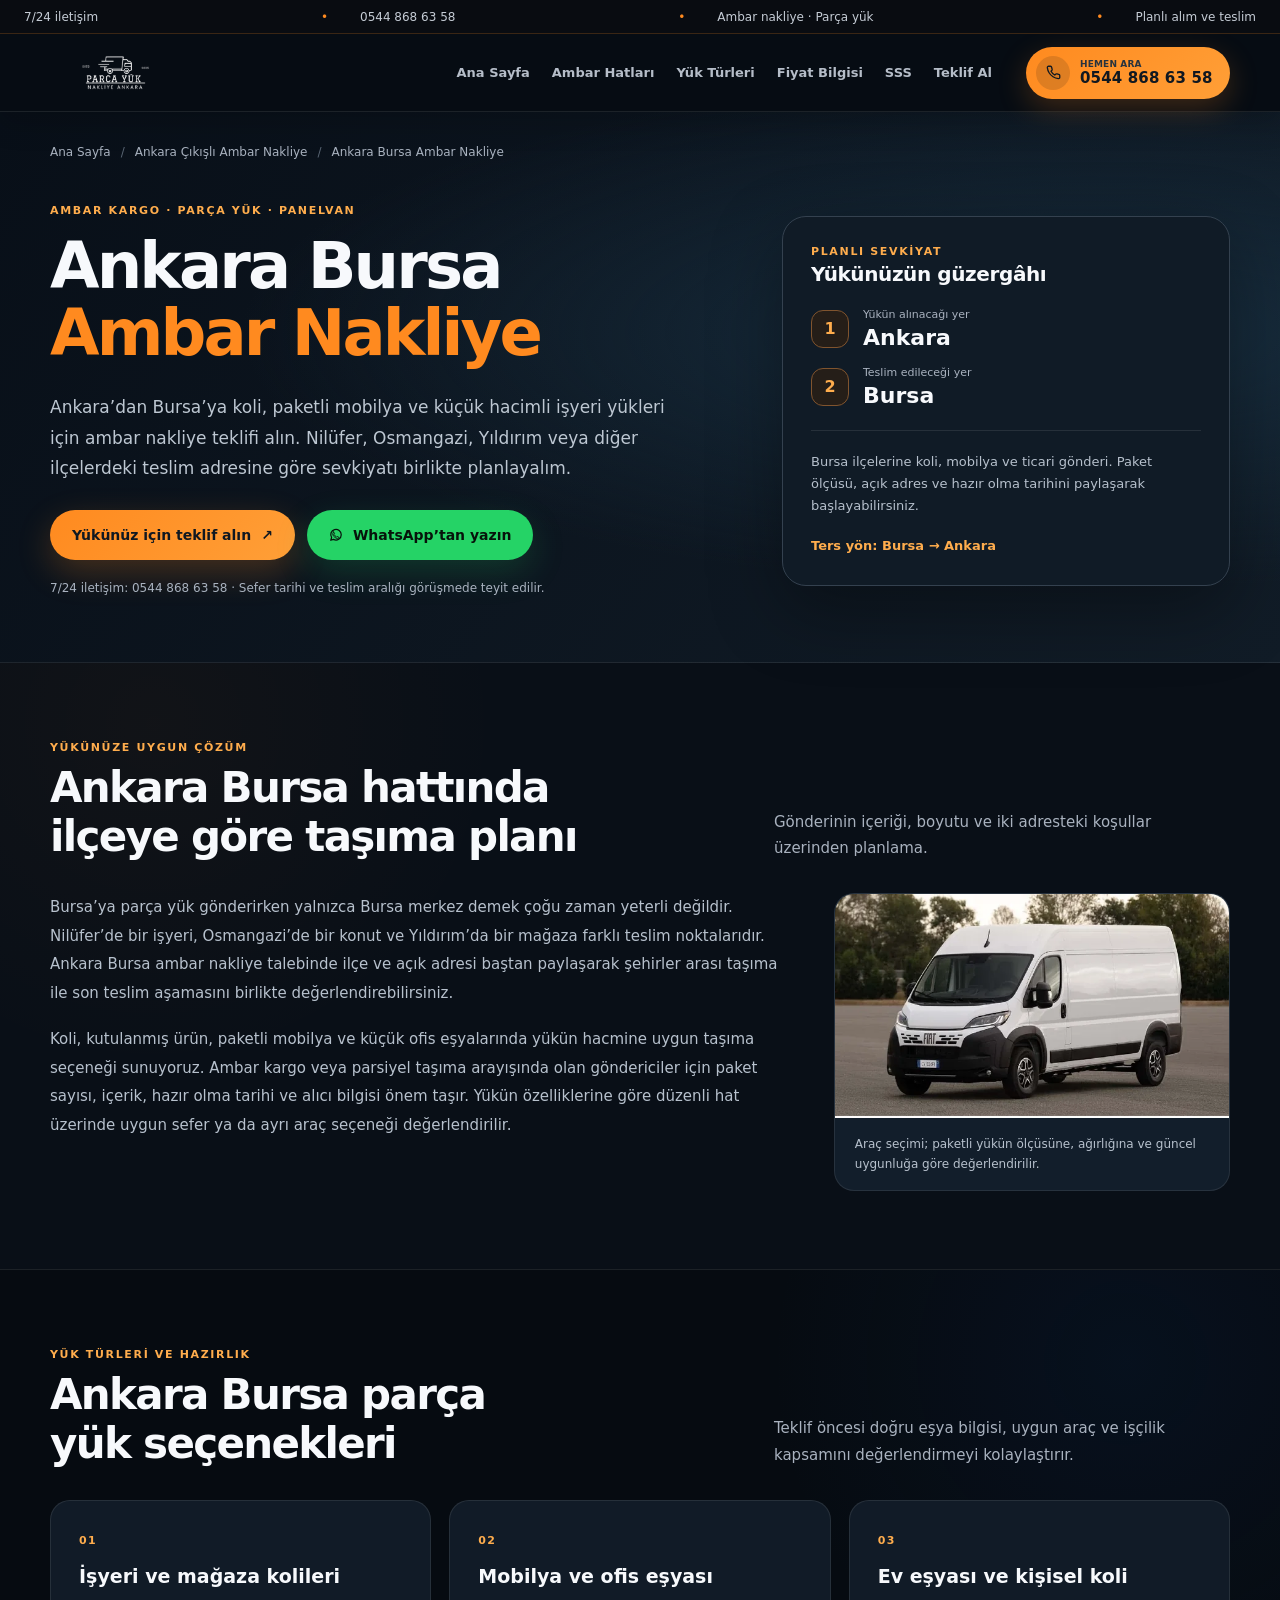
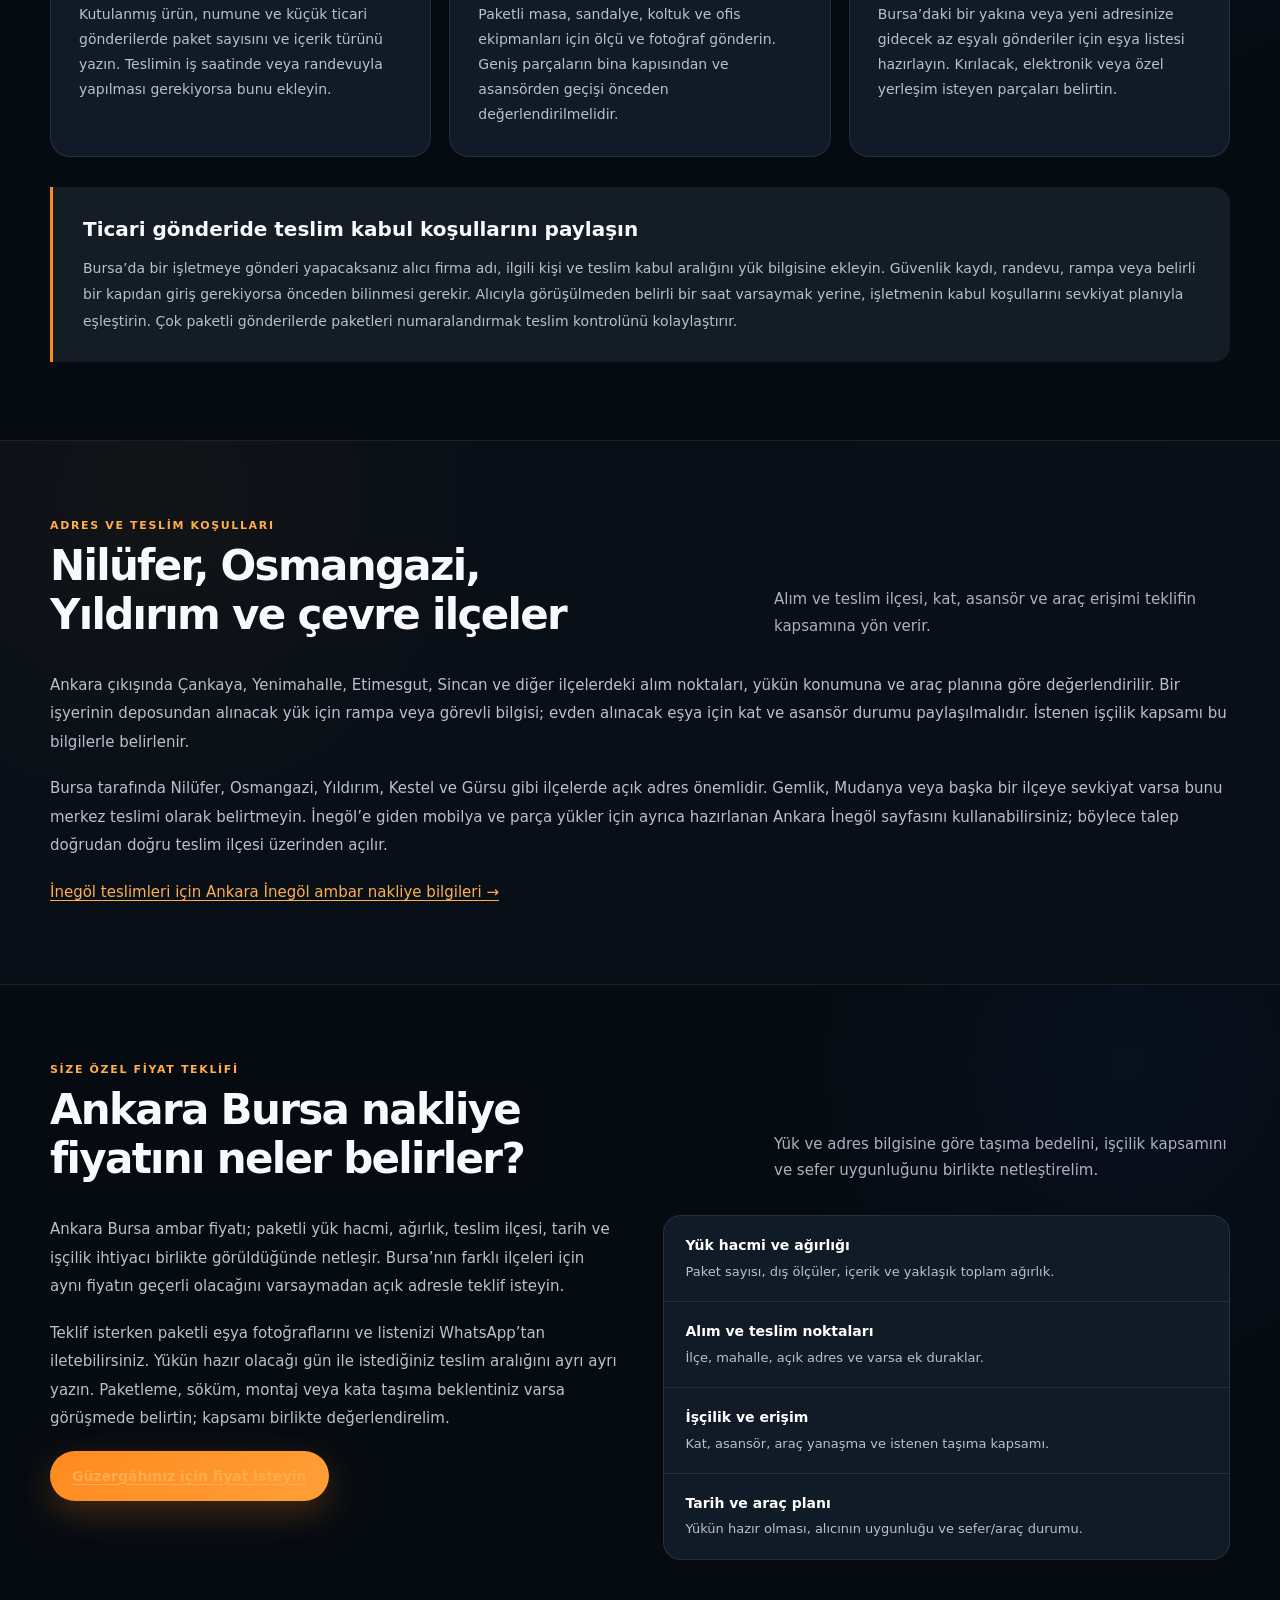
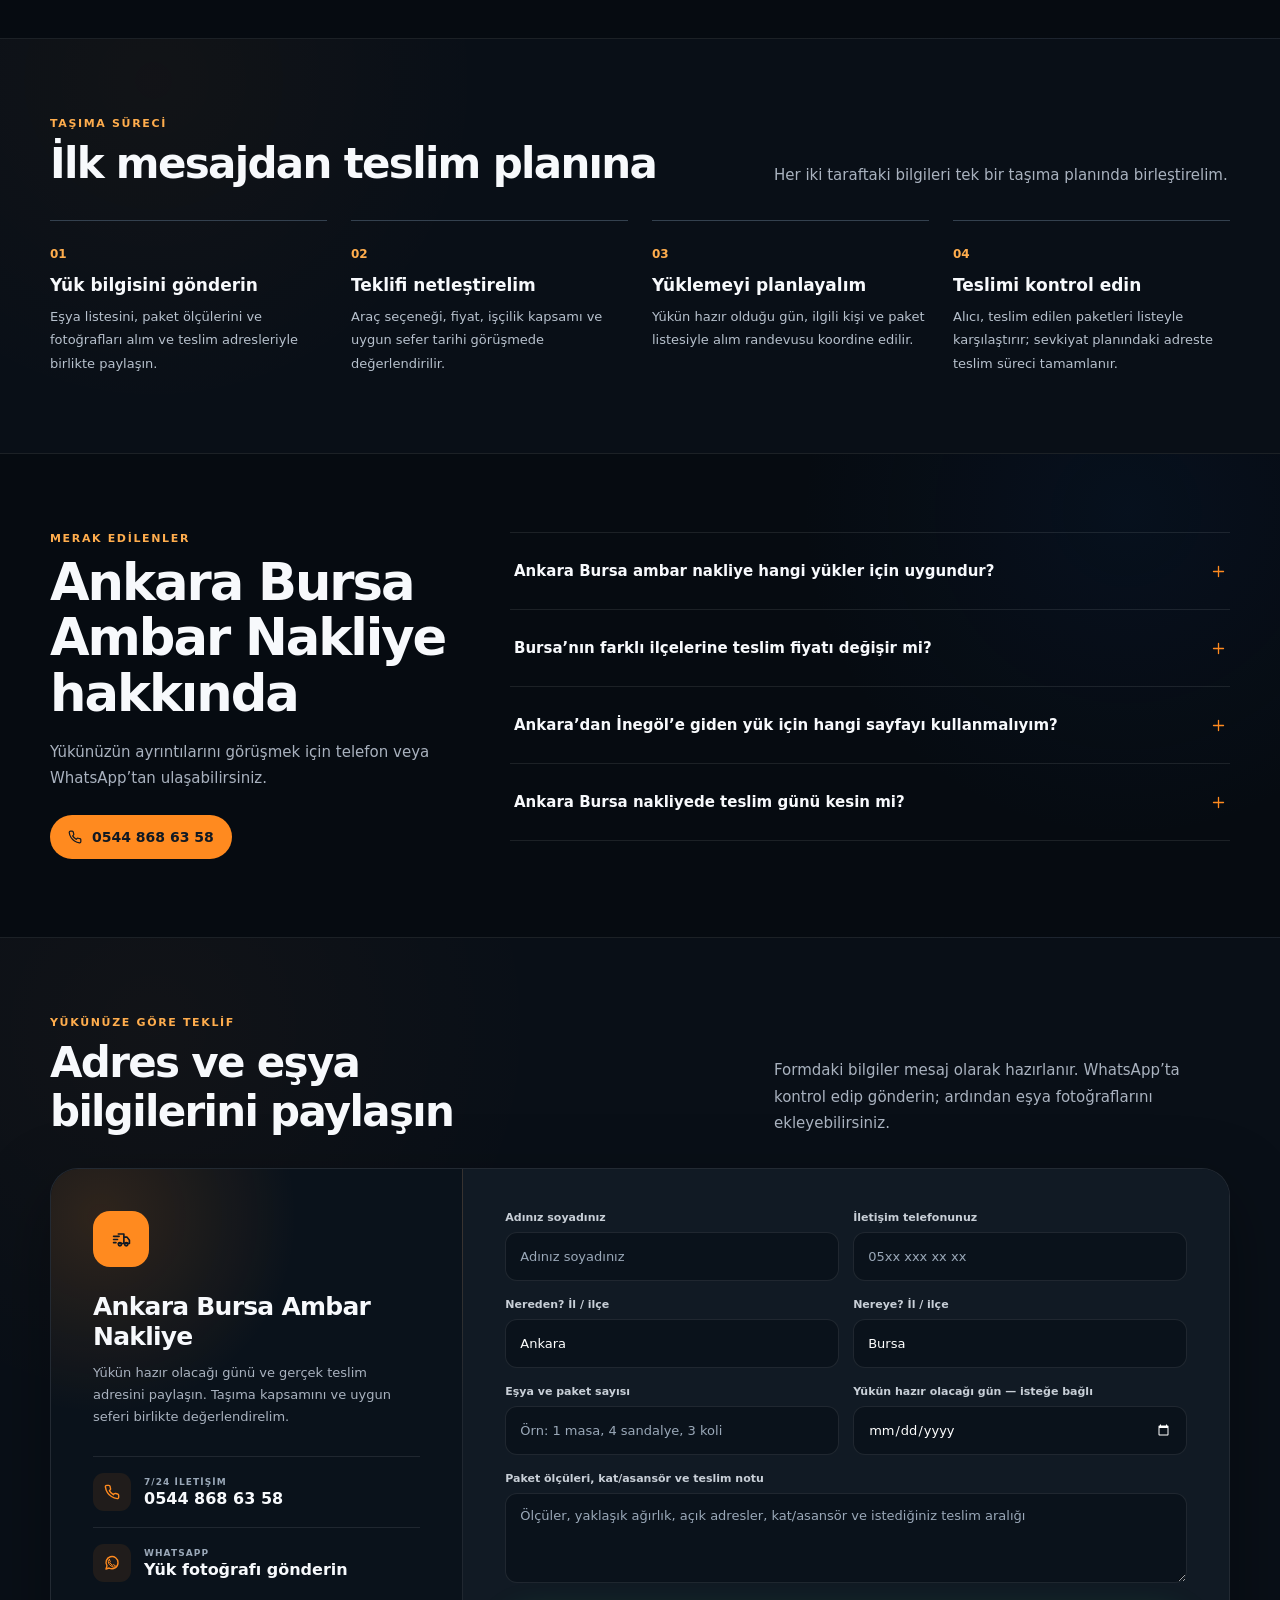
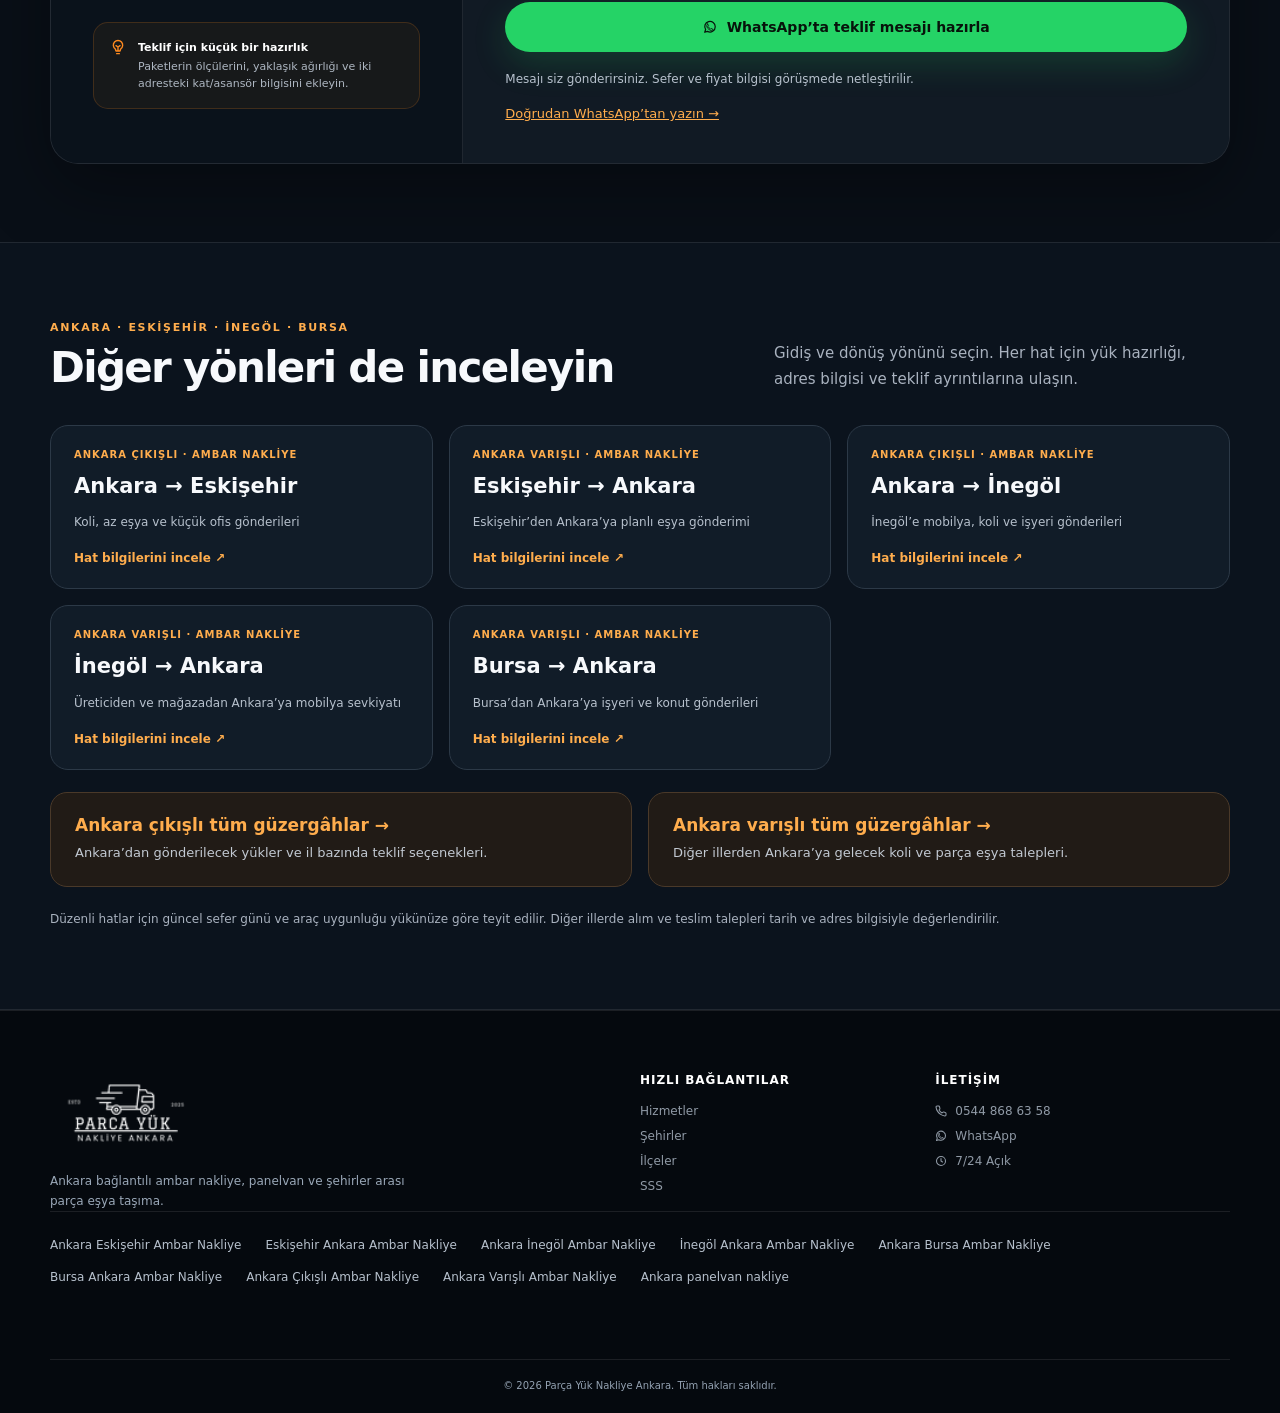
==== commit 56aa9052: "updatess" ====
--- a/ankara-bursa-ambar-nakliye.html
+++ b/ankara-bursa-ambar-nakliye.html
@@ -8,142 +8,58 @@
   <meta property="og:type" content="website"><meta property="og:locale" content="tr_TR">
   <meta property="og:site_name" content="Parça Yük Nakliye Ankara"><meta property="og:title" content="Ankara Bursa Ambar Nakliye | Parsiyel ve Parça Yük">
   <meta property="og:description" content="Ankara Bursa ambar nakliye, parça yük ve koli taşıma. Nilüfer, Osmangazi, Yıldırım ve diğer ilçe teslimleri için yük, adres ve tarih bilgisiyle teklif alın."><meta property="og:url" content="https://parcayuknakliyeankara.com/ankara-bursa-ambar-nakliye.html">
-  <meta property="og:image" content="https://parcayuknakliyeankara.com/assets/img/fiat-ducato-2024-min.jpg">
+  <meta property="og:image" content="https://parcayuknakliyeankara.com/assets/img/optimized/panelvan-800.1cf2c7b042.webp">
   <meta property="og:image:alt" content="Şehirler arası parça eşya taşıması için panelvan araç">
   <meta name="twitter:card" content="summary_large_image"><meta name="twitter:title" content="Ankara Bursa Ambar Nakliye | Parsiyel ve Parça Yük">
   <meta name="twitter:description" content="Ankara Bursa ambar nakliye, parça yük ve koli taşıma. Nilüfer, Osmangazi, Yıldırım ve diğer ilçe teslimleri için yük, adres ve tarih bilgisiyle teklif alın.">
-  <meta name="twitter:image" content="https://parcayuknakliyeankara.com/assets/img/fiat-ducato-2024-min.jpg">
-  <link rel="icon" href="assets/img/logof.png"><link rel="preconnect" href="https://cdnjs.cloudflare.com">
-  <link rel="stylesheet" href="https://cdnjs.cloudflare.com/ajax/libs/font-awesome/6.5.0/css/all.min.css">
-  <link rel="stylesheet" href="assets/css/style.css"><link rel="stylesheet" href="assets/css/routes.css">
-  <script async src="https://www.googletagmanager.com/gtag/js?id=AW-17874354293"></script>
-  <script>window.dataLayer=window.dataLayer||[];function gtag(){dataLayer.push(arguments);}window.gtag=gtag;gtag('js',new Date());gtag('config','AW-17874354293');</script>
-  <script type="application/ld+json">{
-  "@context": "https://schema.org",
-  "@graph": [
-    {
-      "@type": "WebSite",
-      "@id": "https://parcayuknakliyeankara.com/#website",
-      "url": "https://parcayuknakliyeankara.com/",
-      "name": "Parça Yük Nakliye Ankara",
-      "inLanguage": "tr-TR"
-    },
-    {
-      "@type": "MovingCompany",
-      "@id": "https://parcayuknakliyeankara.com/#business",
-      "name": "Parça Yük Nakliye Ankara",
-      "url": "https://parcayuknakliyeankara.com/",
-      "telephone": "+905448686358",
-      "logo": "https://parcayuknakliyeankara.com/assets/img/logof.png",
-      "image": "https://parcayuknakliyeankara.com/assets/img/fiat-ducato-2024-min.jpg",
-      "address": {
-        "@type": "PostalAddress",
-        "addressLocality": "Ankara",
-        "addressCountry": "TR"
-      },
-      "areaServed": {
-        "@type": "Country",
-        "name": "Türkiye"
-      },
-      "openingHours": "Mo-Su 00:00-23:59"
-    },
-    {
-      "@type": "Service",
-      "@id": "https://parcayuknakliyeankara.com/ankara-bursa-ambar-nakliye.html#service",
-      "name": "Ankara Bursa Ambar Nakliye",
-      "serviceType": "Ambar nakliye ve parça yük taşıma",
-      "description": "Ankara Bursa ambar nakliye, parça yük ve koli taşıma. Nilüfer, Osmangazi, Yıldırım ve diğer ilçe teslimleri için yük, adres ve tarih bilgisiyle teklif alın.",
-      "url": "https://parcayuknakliyeankara.com/ankara-bursa-ambar-nakliye.html",
-      "provider": {
-        "@id": "https://parcayuknakliyeankara.com/#business"
-      },
-      "areaServed": [
-        {
-          "@type": "City",
-          "name": "Ankara"
-        },
-        {
-          "@type": "City",
-          "name": "Bursa"
-        }
-      ]
-    },
-    {
-      "@type": "WebPage",
-      "@id": "https://parcayuknakliyeankara.com/ankara-bursa-ambar-nakliye.html#webpage",
-      "url": "https://parcayuknakliyeankara.com/ankara-bursa-ambar-nakliye.html",
-      "name": "Ankara Bursa Ambar Nakliye | Parsiyel ve Parça Yük",
-      "description": "Ankara Bursa ambar nakliye, parça yük ve koli taşıma. Nilüfer, Osmangazi, Yıldırım ve diğer ilçe teslimleri için yük, adres ve tarih bilgisiyle teklif alın.",
-      "inLanguage": "tr-TR",
-      "isPartOf": {
-        "@id": "https://parcayuknakliyeankara.com/#website"
-      },
-      "about": {
-        "@id": "https://parcayuknakliyeankara.com/ankara-bursa-ambar-nakliye.html#service"
-      },
-      "breadcrumb": {
-        "@id": "https://parcayuknakliyeankara.com/ankara-bursa-ambar-nakliye.html#breadcrumb"
-      },
-      "dateModified": "2026-10-15",
-      "primaryImageOfPage": {
-        "@type": "ImageObject",
-        "url": "https://parcayuknakliyeankara.com/assets/img/fiat-ducato-2024-min.jpg"
-      }
-    },
-    {
-      "@type": "BreadcrumbList",
-      "@id": "https://parcayuknakliyeankara.com/ankara-bursa-ambar-nakliye.html#breadcrumb",
-      "itemListElement": [
-        {
-          "@type": "ListItem",
-          "position": 1,
-          "name": "Ana Sayfa",
-          "item": "https://parcayuknakliyeankara.com/"
-        },
-        {
-          "@type": "ListItem",
-          "position": 2,
-          "name": "Ankara Çıkışlı Ambar Nakliye",
-          "item": "https://parcayuknakliyeankara.com/ankara-cikisli-ambar-nakliye.html"
-        },
-        {
-          "@type": "ListItem",
-          "position": 3,
-          "name": "Ankara Bursa Ambar Nakliye",
-          "item": "https://parcayuknakliyeankara.com/ankara-bursa-ambar-nakliye.html"
-        }
-      ]
-    }
-  ]
-}</script>
-</head><body class="route-page"><a class="skip-link" href="#icerik">İçeriğe geç</a><div class="top-ticker" aria-label="Hizmet bilgileri"><div class="ticker-track"><span>7/24 iletişim</span><span>0544 868 63 58</span><span>Ambar nakliye · Parça yük</span><span>Planlı alım ve teslim</span></div></div><header class="site-header">
-      <div class="container nav-wrap"><a class="brand" href="index.html" aria-label="Parça Yük Nakliye Ankara ana sayfa"><img
-            src="assets/img/logom.png" alt="Parça Yük Nakliye Ankara" width="1561" height="781" loading="eager"
-            fetchpriority="high" decoding="async"></a><button id="menuToggle" class="menu-toggle" type="button"
-          aria-label="Menüyü aç veya kapat" aria-expanded="false" aria-controls="mainNav"><i class="fa-solid fa-bars"></i></button>
+  <meta name="twitter:image" content="https://parcayuknakliyeankara.com/assets/img/optimized/panelvan-800.1cf2c7b042.webp">
+  <style id="critical-styles">:root{--ink:#f7f9fc;--muted:#a9b2bf;--bg:#090f17;--bg-deep:#060b11;--card:#111a25;--card-2:#0d151f;--line:rgba(255,255,255,0.09);--orange:#ff8a1f;--orange-2:#ffad4d;--green:#25d366;--blue:#0f3d84;--shadow:0 24px 70px rgba(0,0,0,0.34)}*{box-sizing:border-box}html{scroll-behavior:smooth;scroll-padding-top:94px}body{margin:0;background:var(--bg);color:var(--ink);font-family:Inter,ui-sans-serif,system-ui,-apple-system,BlinkMacSystemFont,"Segoe UI",sans-serif;-webkit-font-smoothing:antialiased}button,input,textarea{font:inherit}a{color:inherit;text-decoration:none}button,input,textarea{border:0}img{display:block;max-width:100%}.container{width:min(1180px,calc(100% - 40px));margin:0 auto}.top-ticker{position:relative;z-index:31;height:34px;overflow:hidden;border-bottom:1px solid rgba(255,138,31,0.2);background:#090c11;color:#c5ccd5;font-size:12px}.ticker-track{width:min(1440px,100%);height:100%;margin:0 auto;padding:0 24px;display:flex;align-items:center;justify-content:space-between;white-space:nowrap}.ticker-track span{display:flex;align-items:center;gap:8px}.ticker-track span + span::before{content:"•";margin-right:24px;color:var(--orange)}.ticker-track i{color:var(--orange)}.site-header{position:sticky;top:0;z-index:30;height:78px;border-bottom:1px solid var(--line);background:rgba(7,13,20,0.96);box-shadow:0 10px 30px rgba(0,0,0,0.18);backdrop-filter:blur(18px)}.nav-wrap{height:100%;display:flex;align-items:center;gap:24px}.brand{width:130px;height:54px;display:grid;place-items:center;flex:0 0 auto;padding:5px 9px;border-radius:13px;filter:brightness(0) invert(1)}.brand img{width:112px;max-height:43px;object-fit:contain}.main-nav{margin-left:auto;display:flex;align-items:center;gap:2px}.main-nav a{padding:12px 10px;border-radius:10px;color:#b5bdc8;font-size:13px;font-weight:700;transition:color 160ms ease,background 160ms ease}.main-nav a:hover,.main-nav a:focus-visible{color:white;background:rgba(255,255,255,0.06)}.header-call{min-width:204px;padding:9px 16px 9px 10px;display:flex;align-items:center;gap:10px;border-radius:999px;background:linear-gradient(135deg,var(--orange),#ff9f37);color:#101821;font-size:15px;font-weight:900;letter-spacing:0.01em;box-shadow:0 10px 30px rgba(255,138,31,0.22);transition:transform 160ms ease,box-shadow 160ms ease}.header-call:hover{transform:translateY(-2px);box-shadow:0 14px 36px rgba(255,138,31,0.3)}.header-call small{display:block;color:rgba(16,24,33,0.68);font-size:9px;font-weight:800;text-transform:uppercase}.call-icon{width:34px;height:34px;display:grid;place-items:center;flex:0 0 auto;border-radius:50%;background:rgba(6,11,17,0.13)}.menu-toggle{display:none;width:42px;height:42px;border:1px solid var(--line);border-radius:10px;background:transparent;color:white;cursor:pointer}.hero{position:relative;min-height:690px;display:grid;align-items:center;overflow:hidden;border-bottom:1px solid var(--line);background:#07101a}.hero-media,.hero-shade{position:absolute;inset:0}.hero-media{background-image:none;background-size:cover;background-position:center;transform:scale(1.015)}.hero-shade{z-index:1;background:linear-gradient(90deg,rgba(3,9,16,0.97) 0%,rgba(3,9,16,0.88) 38%,rgba(3,9,16,0.49) 70%,rgba(3,9,16,0.73) 100%),linear-gradient(0deg,rgba(3,9,16,0.82) 0%,transparent 38%)}.hero::after{content:"";position:absolute;inset:0;z-index:1;opacity:0.16;pointer-events:none;background-image:radial-gradient(rgba(255,255,255,0.25) 0.6px,transparent 0.6px);background-size:5px 5px}.hero-grid{position:relative;z-index:2;padding:88px 0 94px;display:grid;grid-template-columns:minmax(0,1.28fr) minmax(350px,0.72fr);gap:74px;align-items:center}.eyebrow,.kicker{color:var(--orange);font-size:12px;font-weight:900;letter-spacing:0.19em;text-transform:uppercase}.eyebrow{width:max-content;max-width:100%;padding:9px 13px;display:flex;align-items:center;gap:8px;border:1px solid rgba(255,138,31,0.35);border-radius:999px;background:rgba(255,138,31,0.07);box-shadow:inset 0 0 24px rgba(255,138,31,0.05)}.hero h1{max-width:710px;margin:22px 0 18px;font-size:clamp(48px,5.8vw,78px);line-height:0.99;letter-spacing:-0.055em;text-wrap:balance}.hero h1 span{color:var(--orange)}.hero-copy>p{max-width:650px;margin:0;color:#bcc5d0;font-size:18px;line-height:1.75}.hero-actions,.urgent-actions{margin-top:30px;display:flex;flex-wrap:wrap;gap:12px}.btn{min-height:50px;padding:0 22px;display:inline-flex;align-items:center;justify-content:center;gap:10px;border-radius:999px;font-size:14px;font-weight:900;cursor:pointer;transition:transform 160ms ease,box-shadow 160ms ease,filter 160ms ease}.btn:hover{transform:translateY(-2px);filter:brightness(1.05)}.btn-primary{background:linear-gradient(135deg,var(--orange),#ff9f37);color:#101821;box-shadow:0 12px 34px rgba(255,138,31,0.24)}.btn-whatsapp{background:var(--green);color:#07130b;box-shadow:0 12px 34px rgba(37,211,102,0.18)}.hero-pills{margin-top:28px;display:flex;flex-wrap:wrap;gap:8px}.hero-pills span{padding:8px 11px;display:inline-flex;align-items:center;gap:7px;border:1px solid var(--line);border-radius:999px;background:rgba(12,22,34,0.68);color:#d2d8df;font-size:11px;font-weight:700;backdrop-filter:blur(10px)}.hero-pills i{color:var(--orange)}.hero-call-card{padding:30px;border:1px solid rgba(255,255,255,0.12);border-radius:28px;background:linear-gradient(145deg,rgba(16,26,38,0.95),rgba(8,15,23,0.93));box-shadow:var(--shadow),inset 0 1px rgba(255,255,255,0.05);backdrop-filter:blur(15px)}.hero-call-card ul{margin:22px 0 24px;padding:0;display:grid;gap:13px;list-style:none;color:#c0c8d2;font-size:13px}.hero-call-card li{display:flex;align-items:center;gap:10px}.hero-call-card li i{color:var(--orange)}.btn.full{width:100%}@media (max-width:1120px){.container{width:min(100% - 32px,1040px)}.main-nav a{padding-inline:7px;font-size:12px}.header-call{min-width:174px;padding-right:12px;font-size:13px}.hero-grid{grid-template-columns:1.2fr 0.8fr;gap:42px}}@media (max-width:920px){.top-ticker{display:none}.site-header{height:70px}.brand{width:106px}.brand img{width:98px}.menu-toggle{margin-left:auto;display:grid;place-items:center}.main-nav{position:absolute;top:70px;left:0;right:0;max-height:0;margin:0;padding:0 16px;overflow:hidden;display:grid;gap:2px;border-bottom:1px solid transparent;background:rgba(7,13,20,0.98);opacity:0;transform:translateY(-8px);transition:max-height 220ms ease,opacity 180ms ease,transform 180ms ease,padding 180ms ease}.main-nav.open{max-height:530px;padding-block:13px 18px;border-color:var(--line);opacity:1;transform:translateY(0)}.main-nav a{padding:12px;font-size:13px}.header-call{min-width:auto;padding:7px}.header-call>span:last-child{display:none}.hero{min-height:auto}.hero-grid{padding-block:74px;grid-template-columns:1fr;gap:34px}.hero-copy{max-width:720px}.hero-call-card{max-width:560px}}@media (max-width:620px){html{scroll-padding-top:74px}body{padding-bottom:68px}.container{width:min(100% - 28px,560px)}.site-header{height:64px}.brand{height:46px}.main-nav{top:64px}.header-call{display:none}.hero-media{background-image:none;background-position:center 38%}.hero-shade{background:linear-gradient(180deg,rgba(3,9,16,0.82) 0%,rgba(3,9,16,0.75) 28%,rgba(3,9,16,0.92) 67%,rgba(3,9,16,0.98) 100%),linear-gradient(90deg,rgba(3,9,16,0.46),rgba(3,9,16,0.64))}.hero-grid{padding-block:58px 54px}.eyebrow{font-size:9px;letter-spacing:0.12em}.hero h1{margin-top:18px;font-size:clamp(41px,13vw,57px)}.hero-copy>p{font-size:15px;line-height:1.7}.hero-actions,.urgent-actions{display:grid;grid-template-columns:1fr}.btn{width:100%}.hero-pills{display:grid;grid-template-columns:repeat(2,1fr)}.hero-pills span{justify-content:center;font-size:10px}.hero-call-card{padding:22px;border-radius:22px}}@media (prefers-reduced-motion:reduce){html{scroll-behavior:auto}*,*::before,*::after{scroll-behavior:auto !important;transition-duration:0.01ms !important;animation-duration:0.01ms !important;animation-iteration-count:1 !important}}.skip-link{position:fixed;top:-100px;left:16px;z-index:100;padding:12px 18px;border-radius:10px;background:#ff8a1f;color:#080f18;font-weight:800}.skip-link:focus{top:12px}.route-eyebrow{display:block;color:#ffad4d;font-size:11px;font-weight:850;letter-spacing:.15em;text-transform:uppercase}.route-hero{padding:30px 0 64px;border-bottom:1px solid var(--line);background:radial-gradient(ellipse at 85% 40%,#172d3e 0,transparent 55%),linear-gradient(130deg,#080f18,#111c27)}.route-breadcrumb{margin:0 0 40px;color:#a9b2bf;font-size:12px;line-height:1.8}.route-breadcrumb ol{padding:0;margin:0;list-style:none;display:flex;flex-wrap:wrap;gap:6px 10px}.route-breadcrumb li + li::before{content:'/';margin-right:10px;color:#596573}.route-breadcrumb a:hover{color:white;text-decoration:underline}.route-hero-grid{display:grid;grid-template-columns:minmax(0,1.2fr) minmax(0,.8fr);gap:60px;align-items:center}.route-hero h1{margin:16px 0 24px;font-size:clamp(38px,5.1vw,64px);line-height:1.06;font-weight:900;letter-spacing:-.045em;text-wrap:balance}.route-hero h1 span{display:block;color:var(--orange)}.route-lead{margin:0;max-width:640px;color:#bdc7d2;font-size:17px;line-height:1.8}.route-actions{display:flex;gap:12px;flex-wrap:wrap;margin-top:26px}.route-contact-note{margin:18px 0 0;color:#a9b2bf;font-size:12px;line-height:1.7}.route-plan{padding:28px;border:1px solid #34414f;border-radius:24px;background:#101b26;box-shadow:var(--shadow)}.route-plan h2{margin:4px 0 22px;font-size:20px;letter-spacing:-.02em}.route-stops{display:grid;gap:16px;margin:0;padding:0;list-style:none}.route-stops li{display:flex;align-items:center;gap:14px}.route-stops li>span{display:grid;place-items:center;width:38px;height:38px;flex:0 0 38px;border:1px solid #80542e;border-radius:12px;background:#251e18;color:#ffad4d;font-weight:900}.route-stops small{display:block;margin-bottom:4px;color:#a9b2bf;font-size:11px}.route-stops strong{font-size:22px}.route-plan p{padding-top:20px;margin:22px 0 18px;border-top:1px solid var(--line);font-size:13px;line-height:1.7;color:#b6c0cc}.route-text-link{color:#ffad4d;font-weight:800;font-size:13px;line-height:1.6}.route-text-link:hover{text-decoration:underline}@media (max-width:920px){.route-hero-grid,.route-intro-grid,.route-price-grid{grid-template-columns:minmax(0,1fr);gap:30px}.route-hero h1{max-width:700px}.route-plan{max-width:100%}.route-stops{grid-template-columns:repeat(2,minmax(0,1fr))}}@media (max-width:620px){.route-hero{padding:22px 0 42px}.route-breadcrumb{margin-bottom:28px;font-size:11px}.route-hero h1{font-size:clamp(34px,9vw,48px)}.route-lead{font-size:15px}.route-actions{display:grid;grid-template-columns:minmax(0,1fr)}.route-plan{padding:22px;border-radius:19px}.route-stops{grid-template-columns:minmax(0,1fr)}}.skip-link{position:fixed;top:-120px;left:16px;z-index:100;padding:12px 18px;background:#ff8a1f;color:#080f18;border-radius:10px;font-weight:800}.skip-link:focus{top:12px}.header-call small{color:#27333e}@media(prefers-reduced-motion:reduce){html{scroll-behavior:auto}*,*::before,*::after{transition:none!important;animation:none!important}}:where(i[class*="fa-"]){display:inline-flex;align-items:center;justify-content:center;width:1em;height:1em;line-height:1;vertical-align:-.125em;font-style:normal;flex-shrink:0}:where(i[class*="fa-"])::before{content:"";display:block;width:1em;height:1em;flex-shrink:0;background-color:currentColor;-webkit-mask:var(--site-icon) center/contain no-repeat;mask:var(--site-icon) center/contain no-repeat}.fa-bars{--site-icon:url("data:image/svg+xml,%3Csvg%20xmlns%3D%22http%3A%2F%2Fwww.w3.org%2F2000%2Fsvg%22%20viewBox%3D%220%200%2024%2024%22%20fill%3D%22none%22%20stroke%3D%22black%22%20stroke-width%3D%222.1%22%20stroke-linecap%3D%22round%22%20stroke-linejoin%3D%22round%22%3E%3Cpath%20d%3D%22M4%206h16M4%2012h16M4%2018h16%22%2F%3E%3C%2Fsvg%3E")}.fa-chevron-down{--site-icon:url("data:image/svg+xml,%3Csvg%20xmlns%3D%22http%3A%2F%2Fwww.w3.org%2F2000%2Fsvg%22%20viewBox%3D%220%200%2024%2024%22%20fill%3D%22none%22%20stroke%3D%22black%22%20stroke-width%3D%222.1%22%20stroke-linecap%3D%22round%22%20stroke-linejoin%3D%22round%22%3E%3Cpath%20d%3D%22m6%209%206%206%206-6%22%2F%3E%3C%2Fsvg%3E")}.fa-chevron-up{--site-icon:url("data:image/svg+xml,%3Csvg%20xmlns%3D%22http%3A%2F%2Fwww.w3.org%2F2000%2Fsvg%22%20viewBox%3D%220%200%2024%2024%22%20fill%3D%22none%22%20stroke%3D%22black%22%20stroke-width%3D%222.1%22%20stroke-linecap%3D%22round%22%20stroke-linejoin%3D%22round%22%3E%3Cpath%20d%3D%22m6%2015%206-6%206%206%22%2F%3E%3C%2Fsvg%3E")}.fa-clock{--site-icon:url("data:image/svg+xml,%3Csvg%20xmlns%3D%22http%3A%2F%2Fwww.w3.org%2F2000%2Fsvg%22%20viewBox%3D%220%200%2024%2024%22%20fill%3D%22none%22%20stroke%3D%22black%22%20stroke-width%3D%222.1%22%20stroke-linecap%3D%22round%22%20stroke-linejoin%3D%22round%22%3E%3Ccircle%20cx%3D%2212%22%20cy%3D%2212%22%20r%3D%229%22%2F%3E%3Cpath%20d%3D%22M12%207v5l3%202%22%2F%3E%3C%2Fsvg%3E")}.fa-lightbulb{--site-icon:url("data:image/svg+xml,%3Csvg%20xmlns%3D%22http%3A%2F%2Fwww.w3.org%2F2000%2Fsvg%22%20viewBox%3D%220%200%2024%2024%22%20fill%3D%22none%22%20stroke%3D%22black%22%20stroke-width%3D%222.1%22%20stroke-linecap%3D%22round%22%20stroke-linejoin%3D%22round%22%3E%3Cpath%20d%3D%22M9%2018h6m-5%204h4M8%2015a7%207%200%201%201%208%200l-1%203H9l-1-3zM12%2018v-6m-3-2%203%202%203-2%22%2F%3E%3C%2Fsvg%3E")}.fa-phone{--site-icon:url("data:image/svg+xml,%3Csvg%20xmlns%3D%22http%3A%2F%2Fwww.w3.org%2F2000%2Fsvg%22%20viewBox%3D%220%200%2024%2024%22%20fill%3D%22none%22%20stroke%3D%22black%22%20stroke-width%3D%222.1%22%20stroke-linecap%3D%22round%22%20stroke-linejoin%3D%22round%22%3E%3Cpath%20d%3D%22M22%2016.9v3a2%202%200%200%201-2.2%202%2019.8%2019.8%200%200%201-8.6-3.1%2019.5%2019.5%200%200%201-6-6A19.8%2019.8%200%200%201%202.1%204.2%202%202%200%200%201%204.1%202h3a2%202%200%200%201%202%201.7c.1%201%20.4%202%20.7%202.9a2%202%200%200%201-.5%202.1L8%2010a16%2016%200%200%200%206%206l1.3-1.3a2%202%200%200%201%202.1-.5c.9.3%201.9.6%202.9.7a2%202%200%200%201%201.7%202z%22%2F%3E%3C%2Fsvg%3E")}.fa-plus{--site-icon:url("data:image/svg+xml,%3Csvg%20xmlns%3D%22http%3A%2F%2Fwww.w3.org%2F2000%2Fsvg%22%20viewBox%3D%220%200%2024%2024%22%20fill%3D%22none%22%20stroke%3D%22black%22%20stroke-width%3D%222.1%22%20stroke-linecap%3D%22round%22%20stroke-linejoin%3D%22round%22%3E%3Cpath%20d%3D%22M12%204v16M4%2012h16%22%2F%3E%3C%2Fsvg%3E")}.fa-truck-fast{--site-icon:url("data:image/svg+xml,%3Csvg%20xmlns%3D%22http%3A%2F%2Fwww.w3.org%2F2000%2Fsvg%22%20viewBox%3D%220%200%2024%2024%22%20fill%3D%22none%22%20stroke%3D%22black%22%20stroke-width%3D%222.1%22%20stroke-linecap%3D%22round%22%20stroke-linejoin%3D%22round%22%3E%3Cpath%20d%3D%22M8%205h7v12H8m7-8h4l3%204v4h-7M2%208h7M2%2012h5M2%2016h3%22%2F%3E%3Ccircle%20cx%3D%2210%22%20cy%3D%2218%22%20r%3D%222%22%2F%3E%3Ccircle%20cx%3D%2218%22%20cy%3D%2218%22%20r%3D%222%22%2F%3E%3C%2Fsvg%3E")}.fa-whatsapp{--site-icon:url("data:image/svg+xml,%3Csvg%20xmlns%3D%22http%3A%2F%2Fwww.w3.org%2F2000%2Fsvg%22%20viewBox%3D%220%200%2024%2024%22%20fill%3D%22none%22%20stroke%3D%22black%22%20stroke-width%3D%222.1%22%20stroke-linecap%3D%22round%22%20stroke-linejoin%3D%22round%22%3E%3Cpath%20d%3D%22M21%2011.5a9%209%200%200%201-13.3%208L3%2021l1.5-4.7A9%209%200%201%201%2021%2011.5z%22%2F%3E%3Cpath%20d%3D%22m8%207%201.5%203-1%201c1.1%202%202.5%203.4%204.5%204.5l1-1%203%201.5c0%202-2%202.5-3.5%202C9%2016%206%2013%206.5%209.5%206.5%208%207%207%208%207z%22%20stroke-width%3D%221.5%22%2F%3E%3C%2Fsvg%3E")}.fa-xmark{--site-icon:url("data:image/svg+xml,%3Csvg%20xmlns%3D%22http%3A%2F%2Fwww.w3.org%2F2000%2Fsvg%22%20viewBox%3D%220%200%2024%2024%22%20fill%3D%22none%22%20stroke%3D%22black%22%20stroke-width%3D%222.1%22%20stroke-linecap%3D%22round%22%20stroke-linejoin%3D%22round%22%3E%3Cpath%20d%3D%22m6%206%2012%2012M18%206%206%2018%22%2F%3E%3C%2Fsvg%3E")}</style><link rel="preload" href="assets/css/app.d99d6fbcf3.css" as="style" onload="this.onload=null;this.rel='stylesheet'"><noscript><link rel="stylesheet" href="assets/css/app.d99d6fbcf3.css"></noscript><script type="application/ld+json">{"@context":"https://schema.org","@graph":[{"@type":"WebSite","@id":"https://parcayuknakliyeankara.com/#website","url":"https://parcayuknakliyeankara.com/","name":"Parça Yük Nakliye Ankara","inLanguage":"tr-TR"},{"@type":"MovingCompany","@id":"https://parcayuknakliyeankara.com/#business","name":"Parça Yük Nakliye Ankara","url":"https://parcayuknakliyeankara.com/","telephone":"+905448686358","logo":"https://parcayuknakliyeankara.com/assets/img/logof.png","image":"https://parcayuknakliyeankara.com/assets/img/optimized/panelvan-800.1cf2c7b042.webp","address":{"@type":"PostalAddress","addressLocality":"Ankara","addressCountry":"TR"},"areaServed":{"@type":"Country","name":"Türkiye"},"openingHours":"Mo-Su 00:00-23:59"},{"@type":"Service","@id":"https://parcayuknakliyeankara.com/ankara-bursa-ambar-nakliye.html#service","name":"Ankara Bursa Ambar Nakliye","serviceType":"Ambar nakliye ve parça yük taşıma","description":"Ankara Bursa ambar nakliye, parça yük ve koli taşıma. Nilüfer, Osmangazi, Yıldırım ve diğer ilçe teslimleri için yük, adres ve tarih bilgisiyle teklif alın.","url":"https://parcayuknakliyeankara.com/ankara-bursa-ambar-nakliye.html","provider":{"@id":"https://parcayuknakliyeankara.com/#business"},"areaServed":[{"@type":"City","name":"Ankara"},{"@type":"City","name":"Bursa"}]},{"@type":"WebPage","@id":"https://parcayuknakliyeankara.com/ankara-bursa-ambar-nakliye.html#webpage","url":"https://parcayuknakliyeankara.com/ankara-bursa-ambar-nakliye.html","name":"Ankara Bursa Ambar Nakliye | Parsiyel ve Parça Yük","description":"Ankara Bursa ambar nakliye, parça yük ve koli taşıma. Nilüfer, Osmangazi, Yıldırım ve diğer ilçe teslimleri için yük, adres ve tarih bilgisiyle teklif alın.","inLanguage":"tr-TR","isPartOf":{"@id":"https://parcayuknakliyeankara.com/#website"},"about":{"@id":"https://parcayuknakliyeankara.com/ankara-bursa-ambar-nakliye.html#service"},"breadcrumb":{"@id":"https://parcayuknakliyeankara.com/ankara-bursa-ambar-nakliye.html#breadcrumb"},"dateModified":"2026-10-16","primaryImageOfPage":{"@type":"ImageObject","url":"https://parcayuknakliyeankara.com/assets/img/optimized/panelvan-800.1cf2c7b042.webp"}},{"@type":"BreadcrumbList","@id":"https://parcayuknakliyeankara.com/ankara-bursa-ambar-nakliye.html#breadcrumb","itemListElement":[{"@type":"ListItem","position":1,"name":"Ana Sayfa","item":"https://parcayuknakliyeankara.com/"},{"@type":"ListItem","position":2,"name":"Ankara Çıkışlı Ambar Nakliye","item":"https://parcayuknakliyeankara.com/ankara-cikisli-ambar-nakliye.html"},{"@type":"ListItem","position":3,"name":"Ankara Bursa Ambar Nakliye","item":"https://parcayuknakliyeankara.com/ankara-bursa-ambar-nakliye.html"}]}]}</script>
+<script>
+(function(){
+  var started=false,timer;
+  window.dataLayer=window.dataLayer||[];
+  window.gtag=window.gtag||function(){window.dataLayer.push(arguments);};
+  window.gtag('js',new Date());
+  window.gtag('config','AW-17874354293');
+  function load(){
+    if(started)return;
+    started=true;window.clearTimeout(timer);
+    var s=document.createElement('script');s.async=true;s.fetchPriority='low';
+    s.src='https://www.googletagmanager.com/gtag/js?id=AW-17874354293';
+    document.head.appendChild(s);
+    ['pointerdown','keydown','touchstart'].forEach(function(type){window.removeEventListener(type,load);});
+  }
+  window.ensureGoogleTag=load;
+  ['pointerdown','keydown','touchstart'].forEach(function(type){window.addEventListener(type,load,{once:true,passive:true});});
+  timer=window.setTimeout(load,2000);
+  function idle(){if(window.requestIdleCallback)window.requestIdleCallback(load,{timeout:1000});else window.setTimeout(load,0);}
+  function paint(){if(window.requestAnimationFrame)window.requestAnimationFrame(function(){window.requestAnimationFrame(idle);});else idle();}
+  if(document.readyState==='loading')document.addEventListener('DOMContentLoaded',paint,{once:true});else paint();
+})();
+</script><link rel="icon" href="favicon.ico" type="image/x-icon" sizes="16x16 32x32 48x48 64x64"><link rel="icon" href="favicon-96x96.png" type="image/png" sizes="96x96"><link rel="apple-touch-icon" href="apple-touch-icon.png" type="image/png" sizes="180x180"><link rel="manifest" href="site.webmanifest" type="application/manifest+json"></head><body class="route-page"><a class="skip-link" href="#icerik" title="İçeriğe geç">İçeriğe geç</a><div class="top-ticker" aria-label="Hizmet bilgileri"><div class="ticker-track"><span>7/24 iletişim</span><span>0544 868 63 58</span><span>Ambar nakliye · Parça yük</span><span>Planlı alım ve teslim</span></div></div><header class="site-header">
+      <div class="container nav-wrap"><a class="brand" href="index.html" aria-label="Parça Yük Nakliye Ankara ana sayfa" title="Parça Yük Nakliye Ankara | Panelvan Araç ile Eşya Taşıma"><img src="assets/img/optimized/brand-logo-256.827dabd50d.webp" alt="Parça Yük Nakliye Ankara" width="256" height="128" loading="eager" fetchpriority="auto" decoding="async" srcset="assets/img/optimized/brand-logo-128.70cbc92bc9.webp 128w, assets/img/optimized/brand-logo-256.827dabd50d.webp 256w" sizes="(max-width: 920px) 98px, 112px"></a><button id="menuToggle" class="menu-toggle" type="button" aria-label="Menüyü aç veya kapat" aria-expanded="false" aria-controls="mainNav"><i class="fa-solid fa-bars" aria-hidden="true"></i></button>
         <nav id="mainNav" class="main-nav" aria-label="Ana menü">
-        <a href="index.html">Ana Sayfa</a><a href="#ambar-hatlari">Ambar Hatları</a>
-        <a href="#yukler">Yük Türleri</a><a href="#fiyat">Fiyat Bilgisi</a>
-        <a href="#faq">SSS</a><a href="#teklif">Teklif Al</a></nav><a class="header-call" href="tel:05448686358"><span
-            class="call-icon"><i class="fa-solid fa-phone"></i></span><span><small>Hemen Ara</small>0544 868 63
+        <a href="index.html" title="Parça Yük Nakliye Ankara | Panelvan Araç ile Eşya Taşıma">Ana Sayfa</a><a href="#ambar-hatlari" title="Ambar Hatları">Ambar Hatları</a>
+        <a href="#yukler" title="Yük Türleri">Yük Türleri</a><a href="#fiyat" title="Fiyat Bilgisi">Fiyat Bilgisi</a>
+        <a href="#faq" title="SSS">SSS</a><a href="#teklif" title="Teklif Al">Teklif Al</a></nav><a class="header-call" href="tel:05448686358" title="0544 868 63 58 numarasını arayın"><span class="call-icon"><i class="fa-solid fa-phone" aria-hidden="true"></i></span><span><small>Hemen Ara</small>0544 868 63
             58</span></a>
       </div>
-    </header><main id="icerik"><section class="route-hero"><div class="container">
-      <nav class="route-breadcrumb" aria-label="Sayfa yolu"><ol><li><a href="index.html">Ana Sayfa</a></li><li><a href="ankara-cikisli-ambar-nakliye.html">Ankara Çıkışlı Ambar Nakliye</a></li><li aria-current="page">Ankara Bursa Ambar Nakliye</li></ol></nav>
+    </header><main id="icerik" tabindex="-1"><section class="route-hero"><div class="container">
+      <nav class="route-breadcrumb" aria-label="Sayfa yolu"><ol><li><a href="index.html" title="Parça Yük Nakliye Ankara | Panelvan Araç ile Eşya Taşıma">Ana Sayfa</a></li><li><a href="ankara-cikisli-ambar-nakliye.html" title="Ankara Çıkışlı Ambar Nakliye | Şehirler Arası Parça Yük">Ankara Çıkışlı Ambar Nakliye</a></li><li aria-current="page">Ankara Bursa Ambar Nakliye</li></ol></nav>
       <div class="route-hero-grid"><div><span class="route-eyebrow">Ambar kargo · Parça yük · Panelvan</span>
       <h1>Ankara Bursa<span>Ambar Nakliye</span></h1><p class="route-lead">Ankara’dan Bursa’ya koli, paketli mobilya ve küçük hacimli işyeri yükleri için ambar nakliye teklifi alın. Nilüfer, Osmangazi, Yıldırım veya diğer ilçelerdeki teslim adresine göre sevkiyatı birlikte planlayalım.</p>
-      <div class="route-actions"><a class="btn btn-primary" href="#teklif">Yükünüz için teklif alın <span aria-hidden="true">↗</span></a>
-      <a class="btn btn-whatsapp" href="https://wa.me/905448686358?text=Merhaba%2C%20Par%C3%A7a%20Y%C3%BCk%20Nakliye%20Ankara%20i%C3%A7in%20ta%C5%9F%C4%B1ma%20teklifi%20istiyorum.%0A%0ANereden%3A%20Ankara%0ANereye%3A%20Bursa%0AY%C3%BCk%20%2F%20paket%20adedi%3A%0APaket%20%C3%B6l%C3%A7%C3%BCleri%20%2F%20yakla%C5%9F%C4%B1k%20a%C4%9F%C4%B1rl%C4%B1k%3A%0AY%C3%BCk%C3%BCn%20haz%C4%B1r%20oldu%C4%9Fu%20tarih%3A%0AKat%20%2F%20asans%C3%B6r%3A%0A" target="_blank" rel="noopener noreferrer"><i class="fa-brands fa-whatsapp" aria-hidden="true"></i> WhatsApp’tan yazın</a></div>
-      <p class="route-contact-note">7/24 iletişim: <a href="tel:+905448686358">0544 868 63 58</a> · Sefer tarihi ve teslim aralığı görüşmede teyit edilir.</p></div>
+      <div class="route-actions"><a class="btn btn-primary" href="#teklif" title="Yükünüz için teklif alın ↗">Yükünüz için teklif alın <span aria-hidden="true">↗</span></a>
+      <a class="btn btn-whatsapp" href="https://wa.me/905448686358?text=Merhaba%2C%20Par%C3%A7a%20Y%C3%BCk%20Nakliye%20Ankara%20i%C3%A7in%20ta%C5%9F%C4%B1ma%20teklifi%20istiyorum.%0A%0ANereden%3A%20Ankara%0ANereye%3A%20Bursa%0AY%C3%BCk%20%2F%20paket%20adedi%3A%0APaket%20%C3%B6l%C3%A7%C3%BCleri%20%2F%20yakla%C5%9F%C4%B1k%20a%C4%9F%C4%B1rl%C4%B1k%3A%0AY%C3%BCk%C3%BCn%20haz%C4%B1r%20oldu%C4%9Fu%20tarih%3A%0AKat%20%2F%20asans%C3%B6r%3A%0A" target="_blank" rel="nofollow noopener noreferrer" title="Ankara → Bursa için WhatsApp teklifi"><i class="fa-brands fa-whatsapp" aria-hidden="true"></i> WhatsApp’tan yazın</a></div>
+      <p class="route-contact-note">7/24 iletişim: <a href="tel:+905448686358" title="0544 868 63 58 numarasını arayın">0544 868 63 58</a> · Sefer tarihi ve teslim aralığı görüşmede teyit edilir.</p></div>
       <aside class="route-plan" aria-label="Taşıma yönü"><span class="route-eyebrow">Planlı sevkiyat</span><h2>Yükünüzün güzergâhı</h2>
       <ol class="route-stops"><li><span aria-hidden="true">1</span><div><small>Yükün alınacağı yer</small><strong>Ankara</strong></div></li>
       <li><span aria-hidden="true">2</span><div><small>Teslim edileceği yer</small><strong>Bursa</strong></div></li></ol>
       <p>Bursa ilçelerine koli, mobilya ve ticari gönderi. Paket ölçüsü, açık adres ve hazır olma tarihini paylaşarak başlayabilirsiniz.</p>
-      <a class="route-text-link" href="bursa-ankara-ambar-nakliye.html">Ters yön: Bursa → Ankara</a></aside></div></div></section><section class="section section-dark" aria-labelledby="introTitle"><div class="container">
+      <a class="route-text-link" href="bursa-ankara-ambar-nakliye.html" title="Bursa Ankara Ambar Nakliye | Koli ve Parça Eşya">Ters yön: Bursa → Ankara</a></aside></div></div></section><section class="section section-dark" aria-labelledby="introTitle"><div class="container">
       <div class="section-heading"><div><span class="route-eyebrow">Yükünüze uygun çözüm</span><h2 id="introTitle">Ankara Bursa hattında ilçeye göre taşıma planı</h2></div>
       <p>Gönderinin içeriği, boyutu ve iki adresteki koşullar üzerinden planlama.</p></div>
       <div class="route-intro-grid"><div class="route-prose"><p>Bursa’ya parça yük gönderirken yalnızca Bursa merkez demek çoğu zaman yeterli değildir. Nilüfer’de bir işyeri, Osmangazi’de bir konut ve Yıldırım’da bir mağaza farklı teslim noktalarıdır. Ankara Bursa ambar nakliye talebinde ilçe ve açık adresi baştan paylaşarak şehirler arası taşıma ile son teslim aşamasını birlikte değerlendirebilirsiniz.</p><p>Koli, kutulanmış ürün, paketli mobilya ve küçük ofis eşyalarında yükün hacmine uygun taşıma seçeneği sunuyoruz. Ambar kargo veya parsiyel taşıma arayışında olan göndericiler için paket sayısı, içerik, hazır olma tarihi ve alıcı bilgisi önem taşır. Yükün özelliklerine göre düzenli hat üzerinde uygun sefer ya da ayrı araç seçeneği değerlendirilir.</p></div>
-      <figure class="route-photo"><img src="assets/img/fiat-ducato-2024-min.jpg" alt="Şehirler arası parça eşya taşıması için panelvan araç" width="800" height="454" loading="lazy" decoding="async">
+      <figure class="route-photo"><img src="assets/img/optimized/panelvan-640.7cc16808ba.webp" alt="Şehirler arası parça eşya taşıması için panelvan araç" width="640" height="363" loading="lazy" decoding="async" srcset="assets/img/optimized/panelvan-360.cb55ec29d7.webp 360w, assets/img/optimized/panelvan-640.7cc16808ba.webp 640w, assets/img/optimized/panelvan-800.1cf2c7b042.webp 800w" sizes="(max-width: 620px) calc(100vw - 28px), 520px" fetchpriority="low">
       <figcaption>Araç seçimi; paketli yükün ölçüsüne, ağırlığına ve güncel uygunluğa göre değerlendirilir.</figcaption></figure></div></div></section><section id="yukler" class="section section-deep" aria-labelledby="loadsTitle"><div class="container">
       <div class="section-heading"><div><span class="route-eyebrow">Yük türleri ve hazırlık</span><h2 id="loadsTitle">Ankara Bursa parça yük seçenekleri</h2></div>
       <p>Teklif öncesi doğru eşya bilgisi, uygun araç ve işçilik kapsamını değerlendirmeyi kolaylaştırır.</p></div>
@@ -151,12 +67,12 @@
       </div></section><section class="section section-dark" aria-labelledby="localTitle"><div class="container">
       <div class="section-heading"><div><span class="route-eyebrow">Adres ve teslim koşulları</span><h2 id="localTitle">Nilüfer, Osmangazi, Yıldırım ve çevre ilçeler</h2></div>
       <p>Alım ve teslim ilçesi, kat, asansör ve araç erişimi teklifin kapsamına yön verir.</p></div>
-      <div class="route-prose"><p>Ankara çıkışında Çankaya, Yenimahalle, Etimesgut, Sincan ve diğer ilçelerdeki alım noktaları, yükün konumuna ve araç planına göre değerlendirilir. Bir işyerinin deposundan alınacak yük için rampa veya görevli bilgisi; evden alınacak eşya için kat ve asansör durumu paylaşılmalıdır. İstenen işçilik kapsamı bu bilgilerle belirlenir.</p><p>Bursa tarafında Nilüfer, Osmangazi, Yıldırım, Kestel ve Gürsu gibi ilçelerde açık adres önemlidir. Gemlik, Mudanya veya başka bir ilçeye sevkiyat varsa bunu merkez teslimi olarak belirtmeyin. İnegöl’e giden mobilya ve parça yükler için ayrıca hazırlanan Ankara İnegöl sayfasını kullanabilirsiniz; böylece talep doğrudan doğru teslim ilçesi üzerinden açılır.</p><p><a href="ankara-inegol-ambar-nakliye.html">İnegöl teslimleri için Ankara İnegöl ambar nakliye bilgileri →</a></p></div></div></section><section id="fiyat" class="section section-deep" aria-labelledby="priceTitle"><div class="container">
+      <div class="route-prose"><p>Ankara çıkışında Çankaya, Yenimahalle, Etimesgut, Sincan ve diğer ilçelerdeki alım noktaları, yükün konumuna ve araç planına göre değerlendirilir. Bir işyerinin deposundan alınacak yük için rampa veya görevli bilgisi; evden alınacak eşya için kat ve asansör durumu paylaşılmalıdır. İstenen işçilik kapsamı bu bilgilerle belirlenir.</p><p>Bursa tarafında Nilüfer, Osmangazi, Yıldırım, Kestel ve Gürsu gibi ilçelerde açık adres önemlidir. Gemlik, Mudanya veya başka bir ilçeye sevkiyat varsa bunu merkez teslimi olarak belirtmeyin. İnegöl’e giden mobilya ve parça yükler için ayrıca hazırlanan Ankara İnegöl sayfasını kullanabilirsiniz; böylece talep doğrudan doğru teslim ilçesi üzerinden açılır.</p><p><a href="ankara-inegol-ambar-nakliye.html" title="Ankara İnegöl Ambar Nakliye | Koli ve Mobilya Taşıma">İnegöl teslimleri için Ankara İnegöl ambar nakliye bilgileri →</a></p></div></div></section><section id="fiyat" class="section section-deep" aria-labelledby="priceTitle"><div class="container">
       <div class="section-heading"><div><span class="route-eyebrow">Size özel fiyat teklifi</span><h2 id="priceTitle">Ankara Bursa nakliye fiyatını neler belirler?</h2></div>
       <p>Yük ve adres bilgisine göre taşıma bedelini, işçilik kapsamını ve sefer uygunluğunu birlikte netleştirelim.</p></div>
       <div class="route-price-grid"><div class="route-prose"><p>Ankara Bursa ambar fiyatı; paketli yük hacmi, ağırlık, teslim ilçesi, tarih ve işçilik ihtiyacı birlikte görüldüğünde netleşir. Bursa’nın farklı ilçeleri için aynı fiyatın geçerli olacağını varsaymadan açık adresle teklif isteyin.</p>
       <p>Teklif isterken paketli eşya fotoğraflarını ve listenizi WhatsApp’tan iletebilirsiniz. Yükün hazır olacağı gün ile istediğiniz teslim aralığını ayrı ayrı yazın. Paketleme, söküm, montaj veya kata taşıma beklentiniz varsa görüşmede belirtin; kapsamı birlikte değerlendirelim.</p>
-      <a class="btn btn-primary" href="#teklif">Güzergâhınız için fiyat isteyin</a></div>
+      <a class="btn btn-primary" href="#teklif" title="Güzergâhınız için fiyat isteyin">Güzergâhınız için fiyat isteyin</a></div>
       <ul class="route-checklist"><li><strong>Yük hacmi ve ağırlığı</strong>Paket sayısı, dış ölçüler, içerik ve yaklaşık toplam ağırlık.</li>
       <li><strong>Alım ve teslim noktaları</strong>İlçe, mahalle, açık adres ve varsa ek duraklar.</li>
       <li><strong>İşçilik ve erişim</strong>Kat, asansör, araç yanaşma ve istenen taşıma kapsamı.</li>
@@ -165,13 +81,13 @@
       <ol class="route-process"><li><span>01</span><h3>Yük bilgisini gönderin</h3><p>Eşya listesini, paket ölçülerini ve fotoğrafları alım ve teslim adresleriyle birlikte paylaşın.</p></li><li><span>02</span><h3>Teklifi netleştirelim</h3><p>Araç seçeneği, fiyat, işçilik kapsamı ve uygun sefer tarihi görüşmede değerlendirilir.</p></li><li><span>03</span><h3>Yüklemeyi planlayalım</h3><p>Yükün hazır olduğu gün, ilgili kişi ve paket listesiyle alım randevusu koordine edilir.</p></li><li><span>04</span><h3>Teslimi kontrol edin</h3><p>Alıcı, teslim edilen paketleri listeyle karşılaştırır; sevkiyat planındaki adreste teslim süreci tamamlanır.</p></li></ol></div></section><section id="faq" class="section section-deep faq-section" aria-labelledby="faqTitle"><div class="container faq-layout">
       <div class="faq-intro"><span class="route-eyebrow">Merak edilenler</span><h2 id="faqTitle">Ankara Bursa Ambar Nakliye hakkında</h2>
       <p>Yükünüzün ayrıntılarını görüşmek için telefon veya WhatsApp’tan ulaşabilirsiniz.</p>
-      <a href="tel:+905448686358"><i class="fa-solid fa-phone" aria-hidden="true"></i> 0544 868 63 58</a></div><div class="faq-list"><details><summary>Ankara Bursa ambar nakliye hangi yükler için uygundur?<i class="fa-solid fa-plus" aria-hidden="true"></i></summary><p>Koli, paketli mobilya, kişisel eşya ve küçük hacimli işyeri gönderileri için teklif isteyebilirsiniz. Yük türü, ölçüler ve ağırlık incelenerek uygun taşıma seçeneği değerlendirilir.</p></details><details><summary>Bursa’nın farklı ilçelerine teslim fiyatı değişir mi?<i class="fa-solid fa-plus" aria-hidden="true"></i></summary><p>Teslim ilçesi, açık adres, araç erişimi ve istenen işçilik teklifi etkileyebilir. Nilüfer, Osmangazi, Yıldırım veya merkez dışındaki bir ilçe için gerçek teslim adresini paylaşın.</p></details><details><summary>Ankara’dan İnegöl’e giden yük için hangi sayfayı kullanmalıyım?<i class="fa-solid fa-plus" aria-hidden="true"></i></summary><p>İnegöl teslimlerinde Ankara İnegöl ambar nakliye sayfasını kullanabilirsiniz. Bu sayfada mağaza, üretici ve konut teslimine yönelik yükleme bilgileri ayrıca anlatılır.</p></details><details><summary>Ankara Bursa nakliyede teslim günü kesin mi?<i class="fa-solid fa-plus" aria-hidden="true"></i></summary><p>Teslim aralığı güncel sefer, yükün hazır olması ve alıcı adresindeki kabul koşullarına göre teyit edilir. Zorunlu bir tarih veya saat varsa ilk görüşmede belirtin.</p></details></div></div></section><section id="teklif" class="section section-dark contact-section" aria-labelledby="quoteTitle"><div class="container">
+      <a href="tel:+905448686358" title="0544 868 63 58 numarasını arayın"><i class="fa-solid fa-phone" aria-hidden="true"></i> 0544 868 63 58</a></div><div class="faq-list"><details><summary>Ankara Bursa ambar nakliye hangi yükler için uygundur?<i class="fa-solid fa-plus" aria-hidden="true"></i></summary><p>Koli, paketli mobilya, kişisel eşya ve küçük hacimli işyeri gönderileri için teklif isteyebilirsiniz. Yük türü, ölçüler ve ağırlık incelenerek uygun taşıma seçeneği değerlendirilir.</p></details><details><summary>Bursa’nın farklı ilçelerine teslim fiyatı değişir mi?<i class="fa-solid fa-plus" aria-hidden="true"></i></summary><p>Teslim ilçesi, açık adres, araç erişimi ve istenen işçilik teklifi etkileyebilir. Nilüfer, Osmangazi, Yıldırım veya merkez dışındaki bir ilçe için gerçek teslim adresini paylaşın.</p></details><details><summary>Ankara’dan İnegöl’e giden yük için hangi sayfayı kullanmalıyım?<i class="fa-solid fa-plus" aria-hidden="true"></i></summary><p>İnegöl teslimlerinde Ankara İnegöl ambar nakliye sayfasını kullanabilirsiniz. Bu sayfada mağaza, üretici ve konut teslimine yönelik yükleme bilgileri ayrıca anlatılır.</p></details><details><summary>Ankara Bursa nakliyede teslim günü kesin mi?<i class="fa-solid fa-plus" aria-hidden="true"></i></summary><p>Teslim aralığı güncel sefer, yükün hazır olması ve alıcı adresindeki kabul koşullarına göre teyit edilir. Zorunlu bir tarih veya saat varsa ilk görüşmede belirtin.</p></details></div></div></section><section id="teklif" class="section section-dark contact-section" aria-labelledby="quoteTitle"><div class="container">
       <div class="section-heading"><div><span class="route-eyebrow">Yükünüze göre teklif</span><h2 id="quoteTitle">Adres ve eşya bilgilerini paylaşın</h2></div>
       <p>Formdaki bilgiler mesaj olarak hazırlanır. WhatsApp’ta kontrol edip gönderin; ardından eşya fotoğraflarını ekleyebilirsiniz.</p></div>
       <div class="contact-layout"><aside class="contact-info"><div class="contact-icon"><i class="fa-solid fa-truck-fast" aria-hidden="true"></i></div>
       <h3>Ankara Bursa Ambar Nakliye</h3><p>Yükün hazır olacağı günü ve gerçek teslim adresini paylaşın. Taşıma kapsamını ve uygun seferi birlikte değerlendirelim.</p>
-      <a class="contact-line" href="tel:+905448686358"><i class="fa-solid fa-phone" aria-hidden="true"></i><span><small>7/24 İLETİŞİM</small>0544 868 63 58</span></a>
-      <a class="contact-line" href="https://wa.me/905448686358?text=Merhaba%2C%20Par%C3%A7a%20Y%C3%BCk%20Nakliye%20Ankara%20i%C3%A7in%20ta%C5%9F%C4%B1ma%20teklifi%20istiyorum.%0A%0ANereden%3A%20Ankara%0ANereye%3A%20Bursa%0AY%C3%BCk%20%2F%20paket%20adedi%3A%0APaket%20%C3%B6l%C3%A7%C3%BCleri%20%2F%20yakla%C5%9F%C4%B1k%20a%C4%9F%C4%B1rl%C4%B1k%3A%0AY%C3%BCk%C3%BCn%20haz%C4%B1r%20oldu%C4%9Fu%20tarih%3A%0AKat%20%2F%20asans%C3%B6r%3A%0A" target="_blank" rel="noopener noreferrer"><i class="fa-brands fa-whatsapp" aria-hidden="true"></i><span><small>WHATSAPP</small>Yük fotoğrafı gönderin</span></a>
+      <a class="contact-line" href="tel:+905448686358" title="0544 868 63 58 numarasını arayın"><i class="fa-solid fa-phone" aria-hidden="true"></i><span><small>7/24 İLETİŞİM</small>0544 868 63 58</span></a>
+      <a class="contact-line" href="https://wa.me/905448686358?text=Merhaba%2C%20Par%C3%A7a%20Y%C3%BCk%20Nakliye%20Ankara%20i%C3%A7in%20ta%C5%9F%C4%B1ma%20teklifi%20istiyorum.%0A%0ANereden%3A%20Ankara%0ANereye%3A%20Bursa%0AY%C3%BCk%20%2F%20paket%20adedi%3A%0APaket%20%C3%B6l%C3%A7%C3%BCleri%20%2F%20yakla%C5%9F%C4%B1k%20a%C4%9F%C4%B1rl%C4%B1k%3A%0AY%C3%BCk%C3%BCn%20haz%C4%B1r%20oldu%C4%9Fu%20tarih%3A%0AKat%20%2F%20asans%C3%B6r%3A%0A" target="_blank" rel="nofollow noopener noreferrer" title="Ankara → Bursa için WhatsApp teklifi"><i class="fa-brands fa-whatsapp" aria-hidden="true"></i><span><small>WHATSAPP</small>Yük fotoğrafı gönderin</span></a>
       <div class="contact-tip"><i class="fa-regular fa-lightbulb" aria-hidden="true"></i><span><b>Teklif için küçük bir hazırlık</b>Paketlerin ölçülerini, yaklaşık ağırlığı ve iki adresteki kat/asansör bilgisini ekleyin.</span></div></aside>
       <form id="quoteWhatsAppForm" class="quote-form" action="https://wa.me/905448686358" method="get" target="_blank" rel="noopener noreferrer" data-service="Ankara Bursa Ambar Nakliye">
       <div class="form-row"><label for="quoteName"><span>Adınız soyadınız</span><input id="quoteName" name="name" autocomplete="name" required placeholder="Adınız soyadınız"></label>
@@ -183,48 +99,43 @@
       <label for="quoteNote"><span>Paket ölçüleri, kat/asansör ve teslim notu</span><textarea id="quoteNote" name="note" rows="4" placeholder="Ölçüler, yaklaşık ağırlık, açık adresler, kat/asansör ve istediğiniz teslim aralığı"></textarea></label>
       <button class="btn btn-whatsapp form-submit" type="submit"><i class="fa-brands fa-whatsapp" aria-hidden="true"></i> WhatsApp’ta teklif mesajı hazırla</button>
       <p class="route-form-note">Mesajı siz gönderirsiniz. Sefer ve fiyat bilgisi görüşmede netleştirilir.</p>
-      <a class="route-form-fallback" href="https://wa.me/905448686358?text=Merhaba%2C%20Par%C3%A7a%20Y%C3%BCk%20Nakliye%20Ankara%20i%C3%A7in%20ta%C5%9F%C4%B1ma%20teklifi%20istiyorum.%0A%0ANereden%3A%20Ankara%0ANereye%3A%20Bursa%0AY%C3%BCk%20%2F%20paket%20adedi%3A%0APaket%20%C3%B6l%C3%A7%C3%BCleri%20%2F%20yakla%C5%9F%C4%B1k%20a%C4%9F%C4%B1rl%C4%B1k%3A%0AY%C3%BCk%C3%BCn%20haz%C4%B1r%20oldu%C4%9Fu%20tarih%3A%0AKat%20%2F%20asans%C3%B6r%3A%0A" target="_blank" rel="noopener noreferrer">Doğrudan WhatsApp’tan yazın →</a>
+      <a class="route-form-fallback" href="https://wa.me/905448686358?text=Merhaba%2C%20Par%C3%A7a%20Y%C3%BCk%20Nakliye%20Ankara%20i%C3%A7in%20ta%C5%9F%C4%B1ma%20teklifi%20istiyorum.%0A%0ANereden%3A%20Ankara%0ANereye%3A%20Bursa%0AY%C3%BCk%20%2F%20paket%20adedi%3A%0APaket%20%C3%B6l%C3%A7%C3%BCleri%20%2F%20yakla%C5%9F%C4%B1k%20a%C4%9F%C4%B1rl%C4%B1k%3A%0AY%C3%BCk%C3%BCn%20haz%C4%B1r%20oldu%C4%9Fu%20tarih%3A%0AKat%20%2F%20asans%C3%B6r%3A%0A" target="_blank" rel="nofollow noopener noreferrer" title="Ankara → Bursa için WhatsApp teklifi">Doğrudan WhatsApp’tan yazın →</a>
       </form></div></div></section><section id="ambar-hatlari" class="section route-directory" aria-labelledby="routeDirectoryTitle">
       <div class="container"><div class="section-heading"><div><span class="route-eyebrow">Ankara · Eskişehir · İnegöl · Bursa</span>
       <h2 id="routeDirectoryTitle">Diğer yönleri de inceleyin</h2></div><p>Gidiş ve dönüş yönünü seçin. Her hat için yük hazırlığı, adres bilgisi ve teklif ayrıntılarına ulaşın.</p></div>
-      <div class="route-link-grid"><a class="route-link-card" href="ankara-eskisehir-ambar-nakliye.html">
+      <div class="route-link-grid"><a class="route-link-card" href="ankara-eskisehir-ambar-nakliye.html" title="Ankara Eskişehir Ambar Nakliye | Parça Yük ve Kargo">
       <small>Ankara çıkışlı · Ambar nakliye</small>
       <strong>Ankara <span aria-hidden="true">→</span> Eskişehir</strong>
-      <span>Koli, az eşya ve küçük ofis gönderileri</span><em>Hat bilgilerini incele <span aria-hidden="true">↗</span></em></a><a class="route-link-card" href="eskisehir-ankara-ambar-nakliye.html">
+      <span>Koli, az eşya ve küçük ofis gönderileri</span><em>Hat bilgilerini incele <span aria-hidden="true">↗</span></em></a><a class="route-link-card" href="eskisehir-ankara-ambar-nakliye.html" title="Eskişehir Ankara Ambar Nakliye | Parça Eşya Taşıma">
       <small>Ankara varışlı · Ambar nakliye</small>
       <strong>Eskişehir <span aria-hidden="true">→</span> Ankara</strong>
-      <span>Eskişehir’den Ankara’ya planlı eşya gönderimi</span><em>Hat bilgilerini incele <span aria-hidden="true">↗</span></em></a><a class="route-link-card" href="ankara-inegol-ambar-nakliye.html">
+      <span>Eskişehir’den Ankara’ya planlı eşya gönderimi</span><em>Hat bilgilerini incele <span aria-hidden="true">↗</span></em></a><a class="route-link-card" href="ankara-inegol-ambar-nakliye.html" title="Ankara İnegöl Ambar Nakliye | Koli ve Mobilya Taşıma">
       <small>Ankara çıkışlı · Ambar nakliye</small>
       <strong>Ankara <span aria-hidden="true">→</span> İnegöl</strong>
-      <span>İnegöl’e mobilya, koli ve işyeri gönderileri</span><em>Hat bilgilerini incele <span aria-hidden="true">↗</span></em></a><a class="route-link-card" href="inegol-ankara-ambar-nakliye.html">
+      <span>İnegöl’e mobilya, koli ve işyeri gönderileri</span><em>Hat bilgilerini incele <span aria-hidden="true">↗</span></em></a><a class="route-link-card" href="inegol-ankara-ambar-nakliye.html" title="İnegöl Ankara Ambar Nakliye | Mobilya ve Parça Yük">
       <small>Ankara varışlı · Ambar nakliye</small>
       <strong>İnegöl <span aria-hidden="true">→</span> Ankara</strong>
-      <span>Üreticiden ve mağazadan Ankara’ya mobilya sevkiyatı</span><em>Hat bilgilerini incele <span aria-hidden="true">↗</span></em></a><a class="route-link-card" href="bursa-ankara-ambar-nakliye.html">
+      <span>Üreticiden ve mağazadan Ankara’ya mobilya sevkiyatı</span><em>Hat bilgilerini incele <span aria-hidden="true">↗</span></em></a><a class="route-link-card" href="bursa-ankara-ambar-nakliye.html" title="Bursa Ankara Ambar Nakliye | Koli ve Parça Eşya">
       <small>Ankara varışlı · Ambar nakliye</small>
       <strong>Bursa <span aria-hidden="true">→</span> Ankara</strong>
       <span>Bursa’dan Ankara’ya işyeri ve konut gönderileri</span><em>Hat bilgilerini incele <span aria-hidden="true">↗</span></em></a></div>
       <div class="route-hub-links">
-      <a href="ankara-cikisli-ambar-nakliye.html"><strong>Ankara çıkışlı tüm güzergâhlar →</strong><span>Ankara’dan gönderilecek yükler ve il bazında teklif seçenekleri.</span></a>
-      <a href="ankara-varisli-ambar-nakliye.html"><strong>Ankara varışlı tüm güzergâhlar →</strong><span>Diğer illerden Ankara’ya gelecek koli ve parça eşya talepleri.</span></a>
+      <a href="ankara-cikisli-ambar-nakliye.html" title="Ankara Çıkışlı Ambar Nakliye | Şehirler Arası Parça Yük"><strong>Ankara çıkışlı tüm güzergâhlar →</strong><span>Ankara’dan gönderilecek yükler ve il bazında teklif seçenekleri.</span></a>
+      <a href="ankara-varisli-ambar-nakliye.html" title="Ankara Varışlı Ambar Nakliye | Ankara’ya Parça Yük"><strong>Ankara varışlı tüm güzergâhlar →</strong><span>Diğer illerden Ankara’ya gelecek koli ve parça eşya talepleri.</span></a>
     </div>
       <p class="route-directory-note">Düzenli hatlar için güncel sefer günü ve araç uygunluğu yükünüze göre teyit edilir. Diğer illerde alım ve teslim talepleri tarih ve adres bilgisiyle değerlendirilir.</p>
       </div></section></main><footer class="site-footer">
       <div class="container footer-grid">
-        <div class="footer-brand"><img src="assets/img/logom.png" alt="Parça Yük Nakliye Ankara" width="1561"
-            height="781" loading="lazy" decoding="async">
+        <div class="footer-brand"><img src="assets/img/optimized/brand-logo-256.827dabd50d.webp" alt="Parça Yük Nakliye Ankara" width="256" height="128" loading="lazy" decoding="async" srcset="assets/img/optimized/brand-logo-128.70cbc92bc9.webp 128w, assets/img/optimized/brand-logo-256.827dabd50d.webp 256w" sizes="(max-width: 920px) 98px, 112px" fetchpriority="low">
           <p>Ankara bağlantılı ambar nakliye, panelvan ve şehirler arası parça eşya taşıma.</p>
         </div>
         <div>
-          <h3>Hızlı Bağlantılar</h3><a href="index.html#services">Hizmetler</a><a href="index.html#sehirler">Şehirler</a><a
-            href="index.html#ilceler">İlçeler</a><a href="index.html#faq">SSS</a>
+          <h3>Hızlı Bağlantılar</h3><a href="index.html#services" title="Parça Yük Nakliye Ankara | Panelvan Araç ile Eşya Taşıma">Hizmetler</a><a href="index.html#sehirler" title="Parça Yük Nakliye Ankara | Panelvan Araç ile Eşya Taşıma">Şehirler</a><a href="index.html#ilceler" title="Parça Yük Nakliye Ankara | Panelvan Araç ile Eşya Taşıma">İlçeler</a><a href="index.html#faq" title="Parça Yük Nakliye Ankara | Panelvan Araç ile Eşya Taşıma">SSS</a>
         </div>
         <div>
-          <h3>İletişim</h3><a href="tel:05448686358"><i class="fa-solid fa-phone"></i> 0544 868 63 58</a><a
-            href="https://wa.me/905448686358?text=Merhaba%2C%20Par%C3%A7a%20Y%C3%BCk%20Nakliye%20Ankara'dan%20teklif%20almak%20istiyorum.%0A%0ANereden%20%E2%86%92%20Nereye%3A%0AY%C3%BCk%3A%0ATarih%3A"
-            target="_blank" rel="noreferrer"><i class="fa-brands fa-whatsapp"></i> WhatsApp</a><span><i
-              class="fa-solid fa-clock"></i> 7/24 Açık</span>
+          <h3>İletişim</h3><a href="tel:05448686358" title="0544 868 63 58 numarasını arayın"><i class="fa-solid fa-phone" aria-hidden="true"></i> 0544 868 63 58</a><a href="https://wa.me/905448686358?text=Merhaba%2C%20Par%C3%A7a%20Y%C3%BCk%20Nakliye%20Ankara'dan%20teklif%20almak%20istiyorum.%0A%0ANereden%20%E2%86%92%20Nereye%3A%0AY%C3%BCk%3A%0ATarih%3A" target="_blank" rel="nofollow noopener noreferrer" title="WhatsApp üzerinden taşıma teklifi isteyin"><i class="fa-brands fa-whatsapp" aria-hidden="true"></i> WhatsApp</a><span><i class="fa-solid fa-clock" aria-hidden="true"></i> 7/24 Açık</span>
         </div>
       </div>
-      <nav class="container route-footer-links" aria-label="Ambar nakliye sayfaları"><a href="ankara-eskisehir-ambar-nakliye.html">Ankara Eskişehir Ambar Nakliye</a><a href="eskisehir-ankara-ambar-nakliye.html">Eskişehir Ankara Ambar Nakliye</a><a href="ankara-inegol-ambar-nakliye.html">Ankara İnegöl Ambar Nakliye</a><a href="inegol-ankara-ambar-nakliye.html">İnegöl Ankara Ambar Nakliye</a><a href="ankara-bursa-ambar-nakliye.html">Ankara Bursa Ambar Nakliye</a><a href="bursa-ankara-ambar-nakliye.html">Bursa Ankara Ambar Nakliye</a><a href="ankara-cikisli-ambar-nakliye.html">Ankara Çıkışlı Ambar Nakliye</a><a href="ankara-varisli-ambar-nakliye.html">Ankara Varışlı Ambar Nakliye</a><a href="ankara-panelvan-nakliye.html">Ankara panelvan nakliye</a></nav><div class="container copyright">© 2026 Parça Yük Nakliye Ankara. Tüm hakları saklıdır.</div>
-    </footer><div class="mobile-actions"><a href="tel:+905448686358"><i class="fa-solid fa-phone" aria-hidden="true"></i> Hemen Ara</a>
-      <a href="https://wa.me/905448686358?text=Merhaba%2C%20Par%C3%A7a%20Y%C3%BCk%20Nakliye%20Ankara%20i%C3%A7in%20ta%C5%9F%C4%B1ma%20teklifi%20istiyorum.%0A%0ANereden%3A%20Ankara%0ANereye%3A%20Bursa%0AY%C3%BCk%20%2F%20paket%20adedi%3A%0APaket%20%C3%B6l%C3%A7%C3%BCleri%20%2F%20yakla%C5%9F%C4%B1k%20a%C4%9F%C4%B1rl%C4%B1k%3A%0AY%C3%BCk%C3%BCn%20haz%C4%B1r%20oldu%C4%9Fu%20tarih%3A%0AKat%20%2F%20asans%C3%B6r%3A%0A" target="_blank" rel="noopener noreferrer"><i class="fa-brands fa-whatsapp" aria-hidden="true"></i> WhatsApp</a></div><script src="assets/js/site.js" defer></script><script src="assets/js/routes.js" defer></script></body></html>
+      <nav class="container route-footer-links" aria-label="Ambar nakliye sayfaları"><a href="ankara-eskisehir-ambar-nakliye.html" title="Ankara Eskişehir Ambar Nakliye | Parça Yük ve Kargo">Ankara Eskişehir Ambar Nakliye</a><a href="eskisehir-ankara-ambar-nakliye.html" title="Eskişehir Ankara Ambar Nakliye | Parça Eşya Taşıma">Eskişehir Ankara Ambar Nakliye</a><a href="ankara-inegol-ambar-nakliye.html" title="Ankara İnegöl Ambar Nakliye | Koli ve Mobilya Taşıma">Ankara İnegöl Ambar Nakliye</a><a href="inegol-ankara-ambar-nakliye.html" title="İnegöl Ankara Ambar Nakliye | Mobilya ve Parça Yük">İnegöl Ankara Ambar Nakliye</a><a href="ankara-bursa-ambar-nakliye.html" title="Ankara Bursa Ambar Nakliye | Parsiyel ve Parça Yük">Ankara Bursa Ambar Nakliye</a><a href="bursa-ankara-ambar-nakliye.html" title="Bursa Ankara Ambar Nakliye | Koli ve Parça Eşya">Bursa Ankara Ambar Nakliye</a><a href="ankara-cikisli-ambar-nakliye.html" title="Ankara Çıkışlı Ambar Nakliye | Şehirler Arası Parça Yük">Ankara Çıkışlı Ambar Nakliye</a><a href="ankara-varisli-ambar-nakliye.html" title="Ankara Varışlı Ambar Nakliye | Ankara’ya Parça Yük">Ankara Varışlı Ambar Nakliye</a><a href="ankara-panelvan-nakliye.html" title="Ankara Panelvan Nakliye | Parça Eşya, 1+1 Ev ve Ofis Taşıma">Ankara panelvan nakliye</a></nav><div class="container copyright">© 2026 Parça Yük Nakliye Ankara. Tüm hakları saklıdır.</div>
+    </footer><div class="mobile-actions"><a href="tel:+905448686358" title="0544 868 63 58 numarasını arayın"><i class="fa-solid fa-phone" aria-hidden="true"></i> Hemen Ara</a>
+      <a href="https://wa.me/905448686358?text=Merhaba%2C%20Par%C3%A7a%20Y%C3%BCk%20Nakliye%20Ankara%20i%C3%A7in%20ta%C5%9F%C4%B1ma%20teklifi%20istiyorum.%0A%0ANereden%3A%20Ankara%0ANereye%3A%20Bursa%0AY%C3%BCk%20%2F%20paket%20adedi%3A%0APaket%20%C3%B6l%C3%A7%C3%BCleri%20%2F%20yakla%C5%9F%C4%B1k%20a%C4%9F%C4%B1rl%C4%B1k%3A%0AY%C3%BCk%C3%BCn%20haz%C4%B1r%20oldu%C4%9Fu%20tarih%3A%0AKat%20%2F%20asans%C3%B6r%3A%0A" target="_blank" rel="nofollow noopener noreferrer" title="Ankara → Bursa için WhatsApp teklifi"><i class="fa-brands fa-whatsapp" aria-hidden="true"></i> WhatsApp</a></div><script src="assets/js/site.js" defer></script><script src="assets/js/routes.js" defer></script></body></html>
--- a/assets/css/app.d99d6fbcf3.css
+++ b/assets/css/app.d99d6fbcf3.css
@@ -0,0 +1 @@
+:root{--ink:#f7f9fc;--muted:#a9b2bf;--bg:#090f17;--bg-deep:#060b11;--card:#111a25;--card-2:#0d151f;--line:rgba(255,255,255,0.09);--orange:#ff8a1f;--orange-2:#ffad4d;--green:#25d366;--blue:#0f3d84;--shadow:0 24px 70px rgba(0,0,0,0.34)}*{box-sizing:border-box}html{scroll-behavior:smooth;scroll-padding-top:94px}body{margin:0;background:var(--bg);color:var(--ink);font-family:Inter,ui-sans-serif,system-ui,-apple-system,BlinkMacSystemFont,"Segoe UI",sans-serif;-webkit-font-smoothing:antialiased}button,input,textarea{font:inherit}a{color:inherit;text-decoration:none}button,input,textarea{border:0}img{display:block;max-width:100%}.container{width:min(1180px,calc(100% - 40px));margin:0 auto}.top-ticker{position:relative;z-index:31;height:34px;overflow:hidden;border-bottom:1px solid rgba(255,138,31,0.2);background:#090c11;color:#c5ccd5;font-size:12px}.ticker-track{width:min(1440px,100%);height:100%;margin:0 auto;padding:0 24px;display:flex;align-items:center;justify-content:space-between;white-space:nowrap}.ticker-track span{display:flex;align-items:center;gap:8px}.ticker-track span + span::before{content:"•";margin-right:24px;color:var(--orange)}.ticker-track i{color:var(--orange)}.site-header{position:sticky;top:0;z-index:30;height:78px;border-bottom:1px solid var(--line);background:rgba(7,13,20,0.96);box-shadow:0 10px 30px rgba(0,0,0,0.18);backdrop-filter:blur(18px)}.nav-wrap{height:100%;display:flex;align-items:center;gap:24px}.brand{width:130px;height:54px;display:grid;place-items:center;flex:0 0 auto;padding:5px 9px;border-radius:13px;filter:brightness(0) invert(1)}.brand img{width:112px;max-height:43px;object-fit:contain}.footer-brand img{width:112px;max-height:52px;object-fit:contain;filter:brightness(0) invert(1)}.main-nav{margin-left:auto;display:flex;align-items:center;gap:2px}.main-nav a{padding:12px 10px;border-radius:10px;color:#b5bdc8;font-size:13px;font-weight:700;transition:color 160ms ease,background 160ms ease}.main-nav a:hover,.main-nav a:focus-visible{color:white;background:rgba(255,255,255,0.06)}.header-call{min-width:204px;padding:9px 16px 9px 10px;display:flex;align-items:center;gap:10px;border-radius:999px;background:linear-gradient(135deg,var(--orange),#ff9f37);color:#101821;font-size:15px;font-weight:900;letter-spacing:0.01em;box-shadow:0 10px 30px rgba(255,138,31,0.22);transition:transform 160ms ease,box-shadow 160ms ease}.header-call:hover{transform:translateY(-2px);box-shadow:0 14px 36px rgba(255,138,31,0.3)}.header-call small{display:block;color:rgba(16,24,33,0.68);font-size:9px;font-weight:800;text-transform:uppercase}.call-icon{width:34px;height:34px;display:grid;place-items:center;flex:0 0 auto;border-radius:50%;background:rgba(6,11,17,0.13)}.menu-toggle{display:none;width:42px;height:42px;border:1px solid var(--line);border-radius:10px;background:transparent;color:white;cursor:pointer}.hero{position:relative;min-height:690px;display:grid;align-items:center;overflow:hidden;border-bottom:1px solid var(--line);background:#07101a}.hero-media,.hero-shade{position:absolute;inset:0}.hero-media{background-image:none;background-size:cover;background-position:center;transform:scale(1.015)}.hero-shade{z-index:1;background:linear-gradient(90deg,rgba(3,9,16,0.97) 0%,rgba(3,9,16,0.88) 38%,rgba(3,9,16,0.49) 70%,rgba(3,9,16,0.73) 100%),linear-gradient(0deg,rgba(3,9,16,0.82) 0%,transparent 38%)}.hero::after{content:"";position:absolute;inset:0;z-index:1;opacity:0.16;pointer-events:none;background-image:radial-gradient(rgba(255,255,255,0.25) 0.6px,transparent 0.6px);background-size:5px 5px}.hero-grid{position:relative;z-index:2;padding:88px 0 94px;display:grid;grid-template-columns:minmax(0,1.28fr) minmax(350px,0.72fr);gap:74px;align-items:center}.eyebrow,.kicker{color:var(--orange);font-size:12px;font-weight:900;letter-spacing:0.19em;text-transform:uppercase}.eyebrow{width:max-content;max-width:100%;padding:9px 13px;display:flex;align-items:center;gap:8px;border:1px solid rgba(255,138,31,0.35);border-radius:999px;background:rgba(255,138,31,0.07);box-shadow:inset 0 0 24px rgba(255,138,31,0.05)}.hero h1{max-width:710px;margin:22px 0 18px;font-size:clamp(48px,5.8vw,78px);line-height:0.99;letter-spacing:-0.055em;text-wrap:balance}.hero h1 span{color:var(--orange)}.hero-copy>p{max-width:650px;margin:0;color:#bcc5d0;font-size:18px;line-height:1.75}.hero-actions,.urgent-actions{margin-top:30px;display:flex;flex-wrap:wrap;gap:12px}.btn{min-height:50px;padding:0 22px;display:inline-flex;align-items:center;justify-content:center;gap:10px;border-radius:999px;font-size:14px;font-weight:900;cursor:pointer;transition:transform 160ms ease,box-shadow 160ms ease,filter 160ms ease}.btn:hover{transform:translateY(-2px);filter:brightness(1.05)}.btn-primary{background:linear-gradient(135deg,var(--orange),#ff9f37);color:#101821;box-shadow:0 12px 34px rgba(255,138,31,0.24)}.btn-whatsapp{background:var(--green);color:#07130b;box-shadow:0 12px 34px rgba(37,211,102,0.18)}.hero-pills{margin-top:28px;display:flex;flex-wrap:wrap;gap:8px}.hero-pills span{padding:8px 11px;display:inline-flex;align-items:center;gap:7px;border:1px solid var(--line);border-radius:999px;background:rgba(12,22,34,0.68);color:#d2d8df;font-size:11px;font-weight:700;backdrop-filter:blur(10px)}.hero-pills i{color:var(--orange)}.hero-call-card{padding:30px;border:1px solid rgba(255,255,255,0.12);border-radius:28px;background:linear-gradient(145deg,rgba(16,26,38,0.95),rgba(8,15,23,0.93));box-shadow:var(--shadow),inset 0 1px rgba(255,255,255,0.05);backdrop-filter:blur(15px)}.call-card-head{padding-bottom:22px;display:flex;align-items:center;gap:16px;border-bottom:1px solid var(--line)}.large-icon{width:58px;height:58px;display:grid;place-items:center;flex:0 0 auto;border-radius:50%;background:var(--orange);color:#111923;font-size:20px;box-shadow:0 0 0 8px rgba(255,138,31,0.08)}.call-card-head small{display:block;margin-bottom:2px;color:#8995a4;font-size:10px;font-weight:800;letter-spacing:0.1em}.call-card-head a{font-size:24px;font-weight:900;letter-spacing:0.015em}.hero-call-card ul{margin:22px 0 24px;padding:0;display:grid;gap:13px;list-style:none;color:#c0c8d2;font-size:13px}.hero-call-card li{display:flex;align-items:center;gap:10px}.hero-call-card li i{color:var(--orange)}.btn.full{width:100%}.proof-strip{position:relative;z-index:4;border-bottom:1px solid var(--line);background:#070c12}.proof-grid{min-height:104px;display:grid;grid-template-columns:repeat(4,1fr)}.proof-item{padding:22px;display:flex;align-items:center;justify-content:center;gap:14px}.proof-item + .proof-item{border-left:1px solid var(--line)}.proof-item>span{width:46px;height:46px;display:grid;place-items:center;border-radius:14px;background:rgba(255,138,31,0.1);color:var(--orange)}.proof-item b,.proof-item small{display:block}.proof-item b{font-size:14px}.proof-item small{margin-top:3px;color:#9aa8b8;font-size:11px}.section{padding:105px 0}.section-dark{background:radial-gradient(circle at 12% 10%,rgba(255,138,31,0.035),transparent 28%),var(--bg)}.section-deep{border-block:1px solid var(--line);background:radial-gradient(circle at 88% 12%,rgba(15,61,132,0.11),transparent 27%),var(--bg-deep)}.section-heading{margin-bottom:44px;display:grid;grid-template-columns:minmax(0,1.15fr) minmax(260px,0.55fr);gap:60px;align-items:end}.section-heading h2,.why-layout h2,.faq-intro h2,.urgent-band h2{margin:10px 0 0;font-size:clamp(34px,4vw,52px);line-height:1.08;letter-spacing:-0.04em;text-wrap:balance}.section-heading>p,.lead,.faq-intro>p{margin:0;color:var(--muted);font-size:15px;line-height:1.75}.service-grid{display:grid;grid-template-columns:repeat(3,1fr);gap:20px}.service-card{min-width:0;overflow:hidden;border:1px solid var(--line);border-radius:22px;background:linear-gradient(150deg,#121c28,#0d151f);box-shadow:0 16px 46px rgba(0,0,0,0.17);transition:transform 180ms ease,border-color 180ms ease,box-shadow 180ms ease}.service-card:hover{transform:translateY(-6px);border-color:rgba(255,138,31,0.34);box-shadow:0 24px 60px rgba(0,0,0,0.28)}.service-image{position:relative;height:210px;overflow:hidden;background:#111923}.service-image::after{content:"";position:absolute;inset:0;background:linear-gradient(0deg,rgba(4,9,15,0.76),transparent 62%)}.service-image img{width:100%;height:100%;object-fit:cover;transition:transform 260ms ease}.service-card:hover img{transform:scale(1.045)}.service-image>span{position:absolute;right:18px;bottom:14px;z-index:2;color:var(--orange);font-size:12px;font-weight:900;letter-spacing:0.16em}.service-body{padding:24px}.service-body h3{margin:0 0 10px;font-size:19px;letter-spacing:-0.02em}.service-body p{min-height:66px;margin:0;color:var(--muted);font-size:13px;line-height:1.7}.service-body a{margin-top:18px;display:inline-flex;align-items:center;gap:8px;color:var(--orange);font-size:13px;font-weight:900}.urgent-band{position:relative;overflow:hidden;padding:68px 0;border-block:1px solid rgba(255,138,31,0.24);background:linear-gradient(115deg,rgba(7,13,20,0.97),rgba(10,22,34,0.86)),url("../img/Evden-Eve-Nakliyat.jpg") center / cover}.urgent-band::before{content:"";position:absolute;width:320px;height:320px;right:-80px;top:-130px;border-radius:50%;background:rgba(255,138,31,0.13);filter:blur(70px)}.urgent-grid{position:relative;display:grid;grid-template-columns:1fr auto;gap:60px;align-items:center}.urgent-band h2{font-size:clamp(32px,4vw,48px)}.urgent-band p{margin:12px 0 0;color:#b6bfca}.urgent-actions{margin:0}.why-layout{display:grid;grid-template-columns:minmax(0,0.82fr) minmax(0,1.18fr);gap:72px;align-items:center}.why-photo{position:relative;min-height:610px;overflow:hidden;border:1px solid var(--line);border-radius:28px;box-shadow:var(--shadow)}.why-photo::after{content:"";position:absolute;inset:0;background:linear-gradient(0deg,rgba(4,9,14,0.62),transparent 58%)}.why-photo>img{width:100%;height:610px;object-fit:cover}.vehicle-note{position:absolute;z-index:2;left:22px;right:22px;bottom:22px;padding:18px;display:flex;align-items:center;gap:14px;border:1px solid var(--line);border-radius:18px;background:rgba(8,15,23,0.88);backdrop-filter:blur(14px)}.vehicle-note>i{width:46px;height:46px;display:grid;place-items:center;border-radius:14px;background:var(--orange);color:#111923}.vehicle-note b,.vehicle-note small{display:block}.vehicle-note small{margin-top:3px;color:var(--muted)}.lead{max-width:670px;margin-top:18px}.benefit-grid{margin-top:34px;display:grid;grid-template-columns:repeat(2,1fr);gap:14px}.benefit-card{padding:20px;display:flex;gap:14px;border:1px solid var(--line);border-radius:18px;background:var(--card-2)}.benefit-card>span{width:42px;height:42px;display:grid;place-items:center;flex:0 0 auto;border-radius:12px;background:rgba(255,138,31,0.1);color:var(--orange)}.benefit-card h3{margin:1px 0 6px;font-size:14px}.benefit-card p{margin:0;color:var(--muted);font-size:12px;line-height:1.55}.city-tools{margin-bottom:20px;display:flex;align-items:center;gap:14px}.search-box{height:54px;padding:0 18px;display:flex;align-items:center;gap:12px;flex:1;border:1px solid var(--line);border-radius:15px;background:#0c151f;color:#9aa8b8}.search-box:focus-within{border-color:rgba(255,138,31,0.45);box-shadow:0 0 0 4px rgba(255,138,31,0.08)}.search-box input{width:100%;outline:0;background:transparent;color:white}.search-box input::placeholder{color:#94a2b2}.city-tools>span{padding:9px 12px;border:1px solid var(--line);border-radius:999px;color:#9ca6b3;font-size:11px;font-weight:800}.city-grid{display:grid;grid-template-columns:repeat(3,1fr);gap:10px}.city-grid.collapsed .city-card:nth-child(n + 13){display:none}.city-card{min-width:0;padding:15px 16px;display:flex;align-items:center;justify-content:space-between;gap:12px;border:1px solid var(--line);border-radius:14px;background:#0d161f;transition:border-color 160ms ease,background 160ms ease,transform 160ms ease}.city-card:hover{transform:translateY(-2px);border-color:rgba(255,138,31,0.4);background:#111c28}.city-card b,.city-card small{display:block;overflow:hidden;text-overflow:ellipsis;white-space:nowrap}.city-card b{font-size:13px}.city-card small{margin-top:4px;color:#9aa8b8;font-size:10px}.city-card>i{width:32px;height:32px;display:grid;place-items:center;flex:0 0 auto;border-radius:50%;background:rgba(255,138,31,0.1);color:var(--orange);font-size:11px}.show-more{min-height:46px;margin:28px auto 0;padding:0 18px;display:flex;align-items:center;gap:8px;border:1px solid rgba(255,138,31,0.28);border-radius:999px;background:rgba(255,138,31,0.06);color:var(--orange);font-size:12px;font-weight:900;cursor:pointer}.empty-state{padding:28px;border:1px dashed var(--line);border-radius:18px;color:var(--muted);text-align:center}.district-grid{display:grid;grid-template-columns:repeat(4,1fr);gap:12px}.district-grid>a{min-width:0;padding:16px;display:grid;grid-template-columns:34px 1fr auto;align-items:center;gap:11px;border:1px solid var(--line);border-radius:14px;background:#0b131c;transition:transform 160ms ease,border-color 160ms ease}.district-grid>a:hover{transform:translateY(-2px);border-color:rgba(255,138,31,0.38)}.district-grid>a>i:first-child{width:34px;height:34px;display:grid;place-items:center;border-radius:10px;background:rgba(255,138,31,0.08);color:var(--orange)}.district-grid>a>i:last-child{color:#94a2b2;font-size:11px}.district-grid span{min-width:0;overflow:hidden;font-size:12px;font-weight:800;text-overflow:ellipsis;white-space:nowrap}.district-grid small{margin-top:3px;display:block;color:#9aa8b8;font-size:9px;font-weight:600}.testimonial-grid{display:grid;grid-template-columns:repeat(3,1fr);gap:16px}.testimonial-grid blockquote{margin:0;padding:25px;border:1px solid var(--line);border-radius:20px;background:linear-gradient(150deg,#111a25,#0b131c)}.stars{display:flex;gap:3px;color:var(--orange);font-size:11px}.testimonial-grid blockquote>p{min-height:73px;margin:16px 0 22px;color:#c3cad3;font-size:14px;line-height:1.7}.testimonial-grid footer{display:flex;align-items:center;gap:10px}.testimonial-grid footer>span{width:38px;height:38px;display:grid;place-items:center;border-radius:50%;background:var(--orange);color:#111923;font-size:13px;font-weight:900}.testimonial-grid footer b,.testimonial-grid footer small{display:block}.testimonial-grid footer b{font-size:13px}.testimonial-grid footer small{margin-top:3px;color:#9aa8b8;font-size:10px}.faq-layout{display:grid;grid-template-columns:minmax(260px,0.72fr) minmax(0,1.28fr);gap:76px;align-items:start}.faq-intro{position:sticky;top:116px}.faq-intro>p{margin-top:18px}.faq-intro>a{margin-top:24px;padding:14px 18px;display:inline-flex;align-items:center;gap:10px;border-radius:999px;background:var(--orange);color:#111923;font-size:14px;font-weight:900}.faq-list{border-top:1px solid var(--line)}.faq-list details{border-bottom:1px solid var(--line)}.faq-list summary{min-height:76px;padding:20px 4px;display:flex;align-items:center;justify-content:space-between;gap:18px;list-style:none;font-size:15px;font-weight:800;cursor:pointer}.faq-list summary::-webkit-details-marker{display:none}.faq-list summary i{color:var(--orange);transition:transform 160ms ease}.faq-list details[open] summary i{transform:rotate(45deg)}.faq-list details p{max-width:720px;margin:-2px 0 24px;padding-right:44px;color:var(--muted);font-size:14px;line-height:1.75}.contact-layout{overflow:hidden;display:grid;grid-template-columns:0.7fr 1.3fr;border:1px solid var(--line);border-radius:28px;background:var(--card-2);box-shadow:var(--shadow)}.contact-info{padding:42px;border-right:1px solid var(--line);background:radial-gradient(circle at 12% 8%,rgba(255,138,31,0.15),transparent 30%),#0a121b}.contact-icon{width:56px;height:56px;display:grid;place-items:center;border-radius:17px;background:var(--orange);color:#111923;font-size:19px}.contact-info h3{margin:25px 0 10px;font-size:25px;line-height:1.2;letter-spacing:-0.03em}.contact-info>p{margin:0 0 28px;color:var(--muted);font-size:13px;line-height:1.7}.contact-line{padding:16px 0;display:flex;align-items:center;gap:13px;border-top:1px solid var(--line);font-size:16px;font-weight:900}.contact-line>i{width:38px;height:38px;display:grid;place-items:center;border-radius:11px;background:rgba(255,138,31,0.09);color:var(--orange)}.contact-line small{display:block;margin-bottom:2px;color:#9aa8b8;font-size:9px;letter-spacing:0.12em}.contact-tip{margin-top:24px;padding:16px;display:flex;gap:12px;border:1px solid rgba(255,138,31,0.18);border-radius:15px;background:rgba(255,138,31,0.055);color:#aeb7c2;font-size:11px;line-height:1.55}.contact-tip i{color:var(--orange);font-size:16px}.contact-tip b{display:block;margin-bottom:2px;color:white}.quote-form{padding:42px;display:grid;gap:17px;background:#111a24}.form-row{display:grid;grid-template-columns:repeat(2,1fr);gap:14px}.quote-form label{min-width:0;display:grid;gap:8px}.quote-form label>span{color:#c8cfd7;font-size:11px;font-weight:800}.quote-form input,.quote-form textarea{width:100%;outline:0;border:1px solid var(--line);border-radius:12px;background:#0a121b;color:white;font-size:13px;transition:border-color 160ms ease,box-shadow 160ms ease}.quote-form input{height:49px;padding:0 14px}.quote-form textarea{padding:14px;resize:vertical}.quote-form input:focus,.quote-form textarea:focus{border-color:rgba(255,138,31,0.55);box-shadow:0 0 0 4px rgba(255,138,31,0.07)}.quote-form input::placeholder,.quote-form textarea::placeholder{color:#9aa8b8}.form-submit{width:100%;margin-top:2px}.map-button{min-height:47px;display:inline-flex;align-items:center;justify-content:center;gap:9px;border:1px solid var(--line);border-radius:999px;background:transparent;color:#c0c8d2;font-size:12px;font-weight:800;cursor:pointer}.site-footer{padding:62px 0 22px;border-top:1px solid var(--line);background:#05090e}.footer-grid{display:grid;grid-template-columns:1.5fr 0.65fr 0.85fr;gap:70px}.footer-brand img{width:150px;max-height:80px;object-position:left center}.footer-brand p{max-width:390px;margin:18px 0 0;color:#9aa8b8;font-size:12px;line-height:1.7}.footer-grid h3{margin:0 0 17px;color:white;font-size:12px;letter-spacing:0.08em;text-transform:uppercase}.footer-grid>div:not(:first-child) a,.footer-grid>div:not(:first-child) span{margin:11px 0;display:flex;align-items:center;gap:8px;color:#909aa6;font-size:12px}.footer-grid a:hover{color:var(--orange)}.copyright{margin-top:48px;padding-top:20px;border-top:1px solid var(--line);color:#94a2b2;font-size:10px;text-align:center}.mobile-actions{display:none}@media (max-width:1120px){.container{width:min(100% - 32px,1040px)}.main-nav a{padding-inline:7px;font-size:12px}.header-call{min-width:174px;padding-right:12px;font-size:13px}.hero-grid{grid-template-columns:1.2fr 0.8fr;gap:42px}.district-grid{grid-template-columns:repeat(3,1fr)}}@media (max-width:920px){.top-ticker{display:none}.site-header{height:70px}.brand{width:106px}.brand img{width:98px}.menu-toggle{margin-left:auto;display:grid;place-items:center}.main-nav{position:absolute;top:70px;left:0;right:0;max-height:0;margin:0;padding:0 16px;overflow:hidden;display:grid;gap:2px;border-bottom:1px solid transparent;background:rgba(7,13,20,0.98);opacity:0;transform:translateY(-8px);transition:max-height 220ms ease,opacity 180ms ease,transform 180ms ease,padding 180ms ease}.main-nav.open{max-height:530px;padding-block:13px 18px;border-color:var(--line);opacity:1;transform:translateY(0)}.main-nav a{padding:12px;font-size:13px}.header-call{min-width:auto;padding:7px}.header-call>span:last-child{display:none}.hero{min-height:auto}.hero-grid{padding-block:74px;grid-template-columns:1fr;gap:34px}.hero-copy{max-width:720px}.hero-call-card{max-width:560px}.proof-grid{grid-template-columns:repeat(2,1fr)}.proof-item:nth-child(3){border-left:0;border-top:1px solid var(--line)}.proof-item:nth-child(4){border-top:1px solid var(--line)}.section{padding:82px 0}.section-heading{grid-template-columns:1fr;gap:16px}.service-grid,.testimonial-grid{grid-template-columns:repeat(2,1fr)}.urgent-grid,.why-layout,.faq-layout,.contact-layout{grid-template-columns:1fr}.urgent-actions{justify-content:flex-start}.why-photo{min-height:450px}.why-photo>img{height:450px}.city-grid{grid-template-columns:repeat(2,1fr)}.district-grid{grid-template-columns:repeat(2,1fr)}.faq-intro{position:static}.contact-info{border-right:0;border-bottom:1px solid var(--line)}.footer-grid{grid-template-columns:1.2fr 0.8fr 0.8fr;gap:34px}}@media (max-width:620px){html{scroll-padding-top:74px}body{padding-bottom:68px}.container{width:min(100% - 28px,560px)}.site-header{height:64px}.brand{height:46px}.main-nav{top:64px}.header-call{display:none}.hero-media{background-image:none;background-position:center 38%}.hero-shade{background:linear-gradient(180deg,rgba(3,9,16,0.82) 0%,rgba(3,9,16,0.75) 28%,rgba(3,9,16,0.92) 67%,rgba(3,9,16,0.98) 100%),linear-gradient(90deg,rgba(3,9,16,0.46),rgba(3,9,16,0.64))}.hero-grid{padding-block:58px 54px}.eyebrow{font-size:9px;letter-spacing:0.12em}.hero h1{margin-top:18px;font-size:clamp(41px,13vw,57px)}.hero-copy>p{font-size:15px;line-height:1.7}.hero-actions,.urgent-actions{display:grid;grid-template-columns:1fr}.btn{width:100%}.hero-pills{display:grid;grid-template-columns:repeat(2,1fr)}.hero-pills span{justify-content:center;font-size:10px}.hero-call-card{padding:22px;border-radius:22px}.call-card-head a{font-size:20px}.large-icon{width:50px;height:50px}.proof-grid{grid-template-columns:repeat(2,1fr)}.proof-item{padding:16px 8px;justify-content:flex-start}.proof-item>span{width:38px;height:38px}.proof-item b{font-size:12px}.proof-item small{font-size:9px}.section{padding:70px 0}.section-heading{margin-bottom:30px}.section-heading h2,.why-layout h2,.faq-intro h2,.urgent-band h2{font-size:34px}.service-grid,.testimonial-grid,.city-grid,.district-grid,.benefit-grid,.form-row,.footer-grid{grid-template-columns:1fr}.service-image{height:220px}.service-body p,.testimonial-grid blockquote>p{min-height:0}.urgent-band{padding:56px 0}.urgent-grid{gap:28px}.why-layout{gap:38px}.why-photo,.why-photo>img{min-height:390px;height:390px}.benefit-card{padding:17px}.city-tools{align-items:stretch;flex-direction:column}.city-tools>span{align-self:flex-start}.city-grid.collapsed .city-card:nth-child(n + 9){display:none}.faq-layout{gap:42px}.contact-info,.quote-form{padding:28px 22px}.footer-grid{gap:28px}.copyright{text-align:left}.mobile-actions{position:fixed;z-index:60;left:0;right:0;bottom:0;height:68px;padding:8px;display:grid;grid-template-columns:1fr 1fr;gap:8px;border-top:1px solid var(--line);background:rgba(6,11,17,0.97);box-shadow:0 -12px 35px rgba(0,0,0,0.32);backdrop-filter:blur(15px)}.mobile-actions a{display:flex;align-items:center;justify-content:center;gap:8px;border-radius:12px;background:var(--orange);color:#111923;font-size:13px;font-weight:900}.mobile-actions a:last-child{background:var(--green);color:#07130b}}@media (prefers-reduced-motion:reduce){html{scroll-behavior:auto}*,*::before,*::after{scroll-behavior:auto !important;transition-duration:0.01ms !important;animation-duration:0.01ms !important;animation-iteration-count:1 !important}}.skip-link{position:fixed;top:-100px;left:16px;z-index:100;padding:12px 18px;border-radius:10px;background:#ff8a1f;color:#080f18;font-weight:800}.skip-link:focus{top:12px}.route-page a:focus-visible,.route-page button:focus-visible,.route-directory a:focus-visible{outline:3px solid #ffad4d;outline-offset:5px}.route-page .section{padding:78px 0}.route-page .section-heading{grid-template-columns:minmax(0,1.2fr) minmax(220px,.8fr);gap:40px;margin-bottom:32px}.route-page .section-heading h2,.route-directory .section-heading h2{font-size:clamp(29px,3.5vw,42px);line-height:1.15}.route-eyebrow{display:block;color:#ffad4d;font-size:11px;font-weight:850;letter-spacing:.15em;text-transform:uppercase}.route-hero{padding:30px 0 64px;border-bottom:1px solid var(--line);background:radial-gradient(ellipse at 85% 40%,#172d3e 0,transparent 55%),linear-gradient(130deg,#080f18,#111c27)}.route-breadcrumb{margin:0 0 40px;color:#a9b2bf;font-size:12px;line-height:1.8}.route-breadcrumb ol{padding:0;margin:0;list-style:none;display:flex;flex-wrap:wrap;gap:6px 10px}.route-breadcrumb li + li::before{content:'/';margin-right:10px;color:#596573}.route-breadcrumb a:hover{color:white;text-decoration:underline}.route-hero-grid{display:grid;grid-template-columns:minmax(0,1.2fr) minmax(0,.8fr);gap:60px;align-items:center}.route-hero h1{margin:16px 0 24px;font-size:clamp(38px,5.1vw,64px);line-height:1.06;font-weight:900;letter-spacing:-.045em;text-wrap:balance}.route-hero h1 span{display:block;color:var(--orange)}.route-lead{margin:0;max-width:640px;color:#bdc7d2;font-size:17px;line-height:1.8}.route-actions{display:flex;gap:12px;flex-wrap:wrap;margin-top:26px}.route-contact-note{margin:18px 0 0;color:#a9b2bf;font-size:12px;line-height:1.7}.route-plan{padding:28px;border:1px solid #34414f;border-radius:24px;background:#101b26;box-shadow:var(--shadow)}.route-plan h2{margin:4px 0 22px;font-size:20px;letter-spacing:-.02em}.route-stops{display:grid;gap:16px;margin:0;padding:0;list-style:none}.route-stops li{display:flex;align-items:center;gap:14px}.route-stops li>span{display:grid;place-items:center;width:38px;height:38px;flex:0 0 38px;border:1px solid #80542e;border-radius:12px;background:#251e18;color:#ffad4d;font-weight:900}.route-stops small{display:block;margin-bottom:4px;color:#a9b2bf;font-size:11px}.route-stops strong{font-size:22px}.route-plan p{padding-top:20px;margin:22px 0 18px;border-top:1px solid var(--line);font-size:13px;line-height:1.7;color:#b6c0cc}.route-text-link{color:#ffad4d;font-weight:800;font-size:13px;line-height:1.6}.route-text-link:hover{text-decoration:underline}.route-intro-grid{display:grid;grid-template-columns:minmax(0,1.3fr) minmax(0,.7fr);gap:48px;align-items:start}.route-prose p{color:#b7c1cd;font-size:15px;line-height:1.9;margin:0 0 18px}.route-prose p:last-child{margin-bottom:0}.route-prose a{color:#ffad4d;text-decoration:underline;text-underline-offset:3px}.route-photo{padding:0;margin:0;border:1px solid var(--line);border-radius:20px;overflow:hidden;background:#121e2b}.route-photo img{width:100%;height:auto}.route-photo figcaption{padding:16px 20px;font-size:12px;line-height:1.7;color:#b7c1cd}.route-card-grid{display:grid;grid-template-columns:repeat(3,minmax(0,1fr));gap:18px}.route-info-card{padding:28px;border:1px solid var(--line);border-radius:20px;background:#111b27}.route-info-card>span{font-size:11px;font-weight:900;color:#ffad4d;letter-spacing:.12em}.route-info-card h3{margin:16px 0 12px;font-size:19px;line-height:1.35}.route-info-card p{margin:0;font-size:14px;line-height:1.8;color:#b7c1cd}.route-note{margin-top:30px;padding:28px 30px;border-left:3px solid #ff8a1f;border-radius:0 16px 16px 0;background:#141c25}.route-note h3{margin:0 0 12px;font-size:20px;line-height:1.4}.route-note p{margin:0;color:#b7c1cd;font-size:14px;line-height:1.9}.route-price-grid{display:grid;grid-template-columns:minmax(0,1fr) minmax(0,1fr);gap:45px;align-items:start}.route-checklist{margin:0;padding:0;list-style:none;border:1px solid var(--line);border-radius:18px;background:#111b27}.route-checklist li{padding:18px 22px;font-size:13px;line-height:1.7;color:#b7c1cd}.route-checklist li + li{border-top:1px solid var(--line)}.route-checklist strong{display:block;color:white;margin-bottom:3px;font-size:14px}.route-process{list-style:none;padding:0;margin:0;display:grid;grid-template-columns:repeat(4,minmax(0,1fr));gap:24px}.route-process li{border-top:1px solid #34414f;padding-top:22px}.route-process li>span{color:#ffad4d;font-size:12px;font-weight:900}.route-process h3{margin:13px 0 10px;font-size:17px}.route-process p{margin:0;color:#b7c1cd;font-size:13px;line-height:1.8}.route-page .faq-layout{gap:55px}.route-page .faq-list summary{line-height:1.6}.route-page .faq-list details p{color:#b7c1cd}.route-page .quote-form input[type='date']{color-scheme:dark}.route-form-note{font-size:12px;color:#b7c1cd;margin:0;line-height:1.7}.route-form-fallback{color:#ffad4d;text-decoration:underline;font-size:13px}.route-directory{border-block:1px solid var(--line);background:#0b131d}.route-link-grid{display:grid;grid-template-columns:repeat(3,minmax(0,1fr));gap:16px}.route-link-card{display:flex;flex-direction:column;align-items:flex-start;gap:12px;padding:23px;border:1px solid #2c3947;border-radius:18px;background:#111c28;transition:border-color 150ms ease,transform 150ms ease}.route-link-card:hover{transform:translateY(-3px);border-color:#a06a37}.route-link-card small{color:#ffad4d;font-size:10px;font-weight:800;letter-spacing:.1em;text-transform:uppercase}.route-link-card strong{font-size:21px;line-height:1.4}.route-link-card>span{color:#b7c1cd;font-size:12px;line-height:1.6}.route-link-card>em{margin-top:auto;padding-top:7px;color:#ffad4d;font-size:12px;font-style:normal;font-weight:800}.route-hub-links{margin-top:22px;display:grid;grid-template-columns:repeat(2,minmax(0,1fr));gap:16px}.route-hub-links a{padding:22px 24px;border:1px solid #4a3929;border-radius:17px;background:#211b16}.route-hub-links strong{display:block;margin-bottom:7px;color:#ffad4d;font-size:17px}.route-hub-links span{color:#c2c9d2;font-size:13px;line-height:1.7}.route-hub-links a:hover{border-color:#ff8a1f}.route-directory-note{margin:22px 0 0;color:#a9b2bf;font-size:12px;line-height:1.8}.route-footer-links{margin:0 auto;padding:24px 0;display:flex;flex-wrap:wrap;gap:12px 24px;border-top:1px solid var(--line)}.route-footer-links a{color:#b7c1cd;font-size:12px;line-height:1.6}.route-footer-links a:hover{color:#ffad4d;text-decoration:underline}.route-region-details{margin-top:30px;border:1px solid #34414f;border-radius:20px;background:#101b26}.route-region-details>summary{padding:23px 25px;cursor:pointer;color:#ffad4d;font-size:17px;font-weight:850;line-height:1.5}.route-region-content{padding:0 25px 25px}.province-search-label{display:block;margin:10px 0;color:#c7ced7;font-size:13px;font-weight:800}.province-search{width:100%;padding:14px 16px;border:1px solid #4a5868;border-radius:11px;background:#080f18;color:white;outline-offset:3px}.province-search::placeholder{color:#a1acba}.province-search:focus{outline:2px solid #ffad4d}.province-count{color:#b7c1cd;font-size:12px;line-height:1.8}.province-grid{margin:18px 0 0;padding:0;list-style:none;display:grid;grid-template-columns:repeat(4,minmax(0,1fr));gap:9px}.province-grid li{min-width:0}.province-grid li[hidden]{display:none}.province-grid a{display:block;height:100%;padding:15px;border:1px solid #304050;border-radius:11px;background:#13202d}.province-grid a:hover{border-color:#ff8a1f}.province-grid strong{display:block;color:#eef2f7;font-size:13px;line-height:1.5}.province-grid small{display:block;margin-top:5px;color:#ffad4d;font-size:10px}@media (max-width:920px){.route-hero-grid,.route-intro-grid,.route-price-grid{grid-template-columns:minmax(0,1fr);gap:30px}.route-hero h1{max-width:700px}.route-plan{max-width:100%}.route-stops{grid-template-columns:repeat(2,minmax(0,1fr))}.route-photo{max-width:500px}.route-card-grid,.route-link-grid{grid-template-columns:repeat(2,minmax(0,1fr))}.route-process{grid-template-columns:repeat(2,minmax(0,1fr))}.province-grid{grid-template-columns:repeat(3,minmax(0,1fr))}.route-page .section-heading,.route-directory .section-heading{grid-template-columns:minmax(0,1fr);gap:18px}}@media (max-width:620px){.route-page .section,.route-directory.section{padding:56px 0}.route-hero{padding:22px 0 42px}.route-breadcrumb{margin-bottom:28px;font-size:11px}.route-hero h1{font-size:clamp(34px,9vw,48px)}.route-lead{font-size:15px}.route-actions{display:grid;grid-template-columns:minmax(0,1fr)}.route-plan{padding:22px;border-radius:19px}.route-stops{grid-template-columns:minmax(0,1fr)}.route-card-grid,.route-link-grid,.route-hub-links{grid-template-columns:minmax(0,1fr)}.route-note{padding:22px}.route-info-card{padding:24px}.route-process{gap:22px}.route-page .faq-layout{gap:28px}.route-page .quote-form,.route-page .contact-info{padding:24px}.route-page .form-row{grid-template-columns:minmax(0,1fr)}.province-grid{grid-template-columns:repeat(2,minmax(0,1fr))}.route-region-content{padding:0 16px 20px}.route-region-details>summary{padding:20px 16px;font-size:15px}.route-link-card strong{font-size:20px}}@media (max-width:360px){.route-process,.province-grid{grid-template-columns:minmax(0,1fr)}}@media (prefers-reduced-motion:reduce){.route-link-card,.route-link-card:hover{transition:none;transform:none}}.city-card[hidden]{display:none!important}a:focus-visible,button:focus-visible,summary:focus-visible{outline:3px solid #ffad4d;outline-offset:4px}.skip-link{position:fixed;top:-120px;left:16px;z-index:100;padding:12px 18px;background:#ff8a1f;color:#080f18;border-radius:10px;font-weight:800}.skip-link:focus{top:12px}.quote-form input::placeholder,.quote-form textarea::placeholder{color:#9aa8b8;opacity:1}.city-search input::placeholder{color:#9aa8b8;opacity:1}.header-call small{color:#27333e}.mobile-actions a:focus-visible{outline-offset:-5px}@media(prefers-reduced-motion:reduce){html{scroll-behavior:auto}*,*::before,*::after{transition:none!important;animation:none!important}}:where(i[class*="fa-"]){display:inline-flex;align-items:center;justify-content:center;width:1em;height:1em;line-height:1;vertical-align:-.125em;font-style:normal;flex-shrink:0}:where(i[class*="fa-"])::before{content:"";display:block;width:1em;height:1em;flex-shrink:0;background-color:currentColor;-webkit-mask:var(--site-icon) center/contain no-repeat;mask:var(--site-icon) center/contain no-repeat}.fa-bars{--site-icon:url("data:image/svg+xml,%3Csvg%20xmlns%3D%22http%3A%2F%2Fwww.w3.org%2F2000%2Fsvg%22%20viewBox%3D%220%200%2024%2024%22%20fill%3D%22none%22%20stroke%3D%22black%22%20stroke-width%3D%222.1%22%20stroke-linecap%3D%22round%22%20stroke-linejoin%3D%22round%22%3E%3Cpath%20d%3D%22M4%206h16M4%2012h16M4%2018h16%22%2F%3E%3C%2Fsvg%3E")}.fa-chevron-down{--site-icon:url("data:image/svg+xml,%3Csvg%20xmlns%3D%22http%3A%2F%2Fwww.w3.org%2F2000%2Fsvg%22%20viewBox%3D%220%200%2024%2024%22%20fill%3D%22none%22%20stroke%3D%22black%22%20stroke-width%3D%222.1%22%20stroke-linecap%3D%22round%22%20stroke-linejoin%3D%22round%22%3E%3Cpath%20d%3D%22m6%209%206%206%206-6%22%2F%3E%3C%2Fsvg%3E")}.fa-chevron-up{--site-icon:url("data:image/svg+xml,%3Csvg%20xmlns%3D%22http%3A%2F%2Fwww.w3.org%2F2000%2Fsvg%22%20viewBox%3D%220%200%2024%2024%22%20fill%3D%22none%22%20stroke%3D%22black%22%20stroke-width%3D%222.1%22%20stroke-linecap%3D%22round%22%20stroke-linejoin%3D%22round%22%3E%3Cpath%20d%3D%22m6%2015%206-6%206%206%22%2F%3E%3C%2Fsvg%3E")}.fa-clock{--site-icon:url("data:image/svg+xml,%3Csvg%20xmlns%3D%22http%3A%2F%2Fwww.w3.org%2F2000%2Fsvg%22%20viewBox%3D%220%200%2024%2024%22%20fill%3D%22none%22%20stroke%3D%22black%22%20stroke-width%3D%222.1%22%20stroke-linecap%3D%22round%22%20stroke-linejoin%3D%22round%22%3E%3Ccircle%20cx%3D%2212%22%20cy%3D%2212%22%20r%3D%229%22%2F%3E%3Cpath%20d%3D%22M12%207v5l3%202%22%2F%3E%3C%2Fsvg%3E")}.fa-lightbulb{--site-icon:url("data:image/svg+xml,%3Csvg%20xmlns%3D%22http%3A%2F%2Fwww.w3.org%2F2000%2Fsvg%22%20viewBox%3D%220%200%2024%2024%22%20fill%3D%22none%22%20stroke%3D%22black%22%20stroke-width%3D%222.1%22%20stroke-linecap%3D%22round%22%20stroke-linejoin%3D%22round%22%3E%3Cpath%20d%3D%22M9%2018h6m-5%204h4M8%2015a7%207%200%201%201%208%200l-1%203H9l-1-3zM12%2018v-6m-3-2%203%202%203-2%22%2F%3E%3C%2Fsvg%3E")}.fa-phone{--site-icon:url("data:image/svg+xml,%3Csvg%20xmlns%3D%22http%3A%2F%2Fwww.w3.org%2F2000%2Fsvg%22%20viewBox%3D%220%200%2024%2024%22%20fill%3D%22none%22%20stroke%3D%22black%22%20stroke-width%3D%222.1%22%20stroke-linecap%3D%22round%22%20stroke-linejoin%3D%22round%22%3E%3Cpath%20d%3D%22M22%2016.9v3a2%202%200%200%201-2.2%202%2019.8%2019.8%200%200%201-8.6-3.1%2019.5%2019.5%200%200%201-6-6A19.8%2019.8%200%200%201%202.1%204.2%202%202%200%200%201%204.1%202h3a2%202%200%200%201%202%201.7c.1%201%20.4%202%20.7%202.9a2%202%200%200%201-.5%202.1L8%2010a16%2016%200%200%200%206%206l1.3-1.3a2%202%200%200%201%202.1-.5c.9.3%201.9.6%202.9.7a2%202%200%200%201%201.7%202z%22%2F%3E%3C%2Fsvg%3E")}.fa-plus{--site-icon:url("data:image/svg+xml,%3Csvg%20xmlns%3D%22http%3A%2F%2Fwww.w3.org%2F2000%2Fsvg%22%20viewBox%3D%220%200%2024%2024%22%20fill%3D%22none%22%20stroke%3D%22black%22%20stroke-width%3D%222.1%22%20stroke-linecap%3D%22round%22%20stroke-linejoin%3D%22round%22%3E%3Cpath%20d%3D%22M12%204v16M4%2012h16%22%2F%3E%3C%2Fsvg%3E")}.fa-truck-fast{--site-icon:url("data:image/svg+xml,%3Csvg%20xmlns%3D%22http%3A%2F%2Fwww.w3.org%2F2000%2Fsvg%22%20viewBox%3D%220%200%2024%2024%22%20fill%3D%22none%22%20stroke%3D%22black%22%20stroke-width%3D%222.1%22%20stroke-linecap%3D%22round%22%20stroke-linejoin%3D%22round%22%3E%3Cpath%20d%3D%22M8%205h7v12H8m7-8h4l3%204v4h-7M2%208h7M2%2012h5M2%2016h3%22%2F%3E%3Ccircle%20cx%3D%2210%22%20cy%3D%2218%22%20r%3D%222%22%2F%3E%3Ccircle%20cx%3D%2218%22%20cy%3D%2218%22%20r%3D%222%22%2F%3E%3C%2Fsvg%3E")}.fa-whatsapp{--site-icon:url("data:image/svg+xml,%3Csvg%20xmlns%3D%22http%3A%2F%2Fwww.w3.org%2F2000%2Fsvg%22%20viewBox%3D%220%200%2024%2024%22%20fill%3D%22none%22%20stroke%3D%22black%22%20stroke-width%3D%222.1%22%20stroke-linecap%3D%22round%22%20stroke-linejoin%3D%22round%22%3E%3Cpath%20d%3D%22M21%2011.5a9%209%200%200%201-13.3%208L3%2021l1.5-4.7A9%209%200%201%201%2021%2011.5z%22%2F%3E%3Cpath%20d%3D%22m8%207%201.5%203-1%201c1.1%202%202.5%203.4%204.5%204.5l1-1%203%201.5c0%202-2%202.5-3.5%202C9%2016%206%2013%206.5%209.5%206.5%208%207%207%208%207z%22%20stroke-width%3D%221.5%22%2F%3E%3C%2Fsvg%3E")}.fa-xmark{--site-icon:url("data:image/svg+xml,%3Csvg%20xmlns%3D%22http%3A%2F%2Fwww.w3.org%2F2000%2Fsvg%22%20viewBox%3D%220%200%2024%2024%22%20fill%3D%22none%22%20stroke%3D%22black%22%20stroke-width%3D%222.1%22%20stroke-linecap%3D%22round%22%20stroke-linejoin%3D%22round%22%3E%3Cpath%20d%3D%22m6%206%2012%2012M18%206%206%2018%22%2F%3E%3C%2Fsvg%3E")}
--- a/assets/css/app.d99d6fbcf3.css
+++ b/assets/css/app.d99d6fbcf3.css
@@ -0,0 +1 @@
+:root{--ink:#f7f9fc;--muted:#a9b2bf;--bg:#090f17;--bg-deep:#060b11;--card:#111a25;--card-2:#0d151f;--line:rgba(255,255,255,0.09);--orange:#ff8a1f;--orange-2:#ffad4d;--green:#25d366;--blue:#0f3d84;--shadow:0 24px 70px rgba(0,0,0,0.34)}*{box-sizing:border-box}html{scroll-behavior:smooth;scroll-padding-top:94px}body{margin:0;background:var(--bg);color:var(--ink);font-family:Inter,ui-sans-serif,system-ui,-apple-system,BlinkMacSystemFont,"Segoe UI",sans-serif;-webkit-font-smoothing:antialiased}button,input,textarea{font:inherit}a{color:inherit;text-decoration:none}button,input,textarea{border:0}img{display:block;max-width:100%}.container{width:min(1180px,calc(100% - 40px));margin:0 auto}.top-ticker{position:relative;z-index:31;height:34px;overflow:hidden;border-bottom:1px solid rgba(255,138,31,0.2);background:#090c11;color:#c5ccd5;font-size:12px}.ticker-track{width:min(1440px,100%);height:100%;margin:0 auto;padding:0 24px;display:flex;align-items:center;justify-content:space-between;white-space:nowrap}.ticker-track span{display:flex;align-items:center;gap:8px}.ticker-track span + span::before{content:"•";margin-right:24px;color:var(--orange)}.ticker-track i{color:var(--orange)}.site-header{position:sticky;top:0;z-index:30;height:78px;border-bottom:1px solid var(--line);background:rgba(7,13,20,0.96);box-shadow:0 10px 30px rgba(0,0,0,0.18);backdrop-filter:blur(18px)}.nav-wrap{height:100%;display:flex;align-items:center;gap:24px}.brand{width:130px;height:54px;display:grid;place-items:center;flex:0 0 auto;padding:5px 9px;border-radius:13px;filter:brightness(0) invert(1)}.brand img{width:112px;max-height:43px;object-fit:contain}.footer-brand img{width:112px;max-height:52px;object-fit:contain;filter:brightness(0) invert(1)}.main-nav{margin-left:auto;display:flex;align-items:center;gap:2px}.main-nav a{padding:12px 10px;border-radius:10px;color:#b5bdc8;font-size:13px;font-weight:700;transition:color 160ms ease,background 160ms ease}.main-nav a:hover,.main-nav a:focus-visible{color:white;background:rgba(255,255,255,0.06)}.header-call{min-width:204px;padding:9px 16px 9px 10px;display:flex;align-items:center;gap:10px;border-radius:999px;background:linear-gradient(135deg,var(--orange),#ff9f37);color:#101821;font-size:15px;font-weight:900;letter-spacing:0.01em;box-shadow:0 10px 30px rgba(255,138,31,0.22);transition:transform 160ms ease,box-shadow 160ms ease}.header-call:hover{transform:translateY(-2px);box-shadow:0 14px 36px rgba(255,138,31,0.3)}.header-call small{display:block;color:rgba(16,24,33,0.68);font-size:9px;font-weight:800;text-transform:uppercase}.call-icon{width:34px;height:34px;display:grid;place-items:center;flex:0 0 auto;border-radius:50%;background:rgba(6,11,17,0.13)}.menu-toggle{display:none;width:42px;height:42px;border:1px solid var(--line);border-radius:10px;background:transparent;color:white;cursor:pointer}.hero{position:relative;min-height:690px;display:grid;align-items:center;overflow:hidden;border-bottom:1px solid var(--line);background:#07101a}.hero-media,.hero-shade{position:absolute;inset:0}.hero-media{background-image:none;background-size:cover;background-position:center;transform:scale(1.015)}.hero-shade{z-index:1;background:linear-gradient(90deg,rgba(3,9,16,0.97) 0%,rgba(3,9,16,0.88) 38%,rgba(3,9,16,0.49) 70%,rgba(3,9,16,0.73) 100%),linear-gradient(0deg,rgba(3,9,16,0.82) 0%,transparent 38%)}.hero::after{content:"";position:absolute;inset:0;z-index:1;opacity:0.16;pointer-events:none;background-image:radial-gradient(rgba(255,255,255,0.25) 0.6px,transparent 0.6px);background-size:5px 5px}.hero-grid{position:relative;z-index:2;padding:88px 0 94px;display:grid;grid-template-columns:minmax(0,1.28fr) minmax(350px,0.72fr);gap:74px;align-items:center}.eyebrow,.kicker{color:var(--orange);font-size:12px;font-weight:900;letter-spacing:0.19em;text-transform:uppercase}.eyebrow{width:max-content;max-width:100%;padding:9px 13px;display:flex;align-items:center;gap:8px;border:1px solid rgba(255,138,31,0.35);border-radius:999px;background:rgba(255,138,31,0.07);box-shadow:inset 0 0 24px rgba(255,138,31,0.05)}.hero h1{max-width:710px;margin:22px 0 18px;font-size:clamp(48px,5.8vw,78px);line-height:0.99;letter-spacing:-0.055em;text-wrap:balance}.hero h1 span{color:var(--orange)}.hero-copy>p{max-width:650px;margin:0;color:#bcc5d0;font-size:18px;line-height:1.75}.hero-actions,.urgent-actions{margin-top:30px;display:flex;flex-wrap:wrap;gap:12px}.btn{min-height:50px;padding:0 22px;display:inline-flex;align-items:center;justify-content:center;gap:10px;border-radius:999px;font-size:14px;font-weight:900;cursor:pointer;transition:transform 160ms ease,box-shadow 160ms ease,filter 160ms ease}.btn:hover{transform:translateY(-2px);filter:brightness(1.05)}.btn-primary{background:linear-gradient(135deg,var(--orange),#ff9f37);color:#101821;box-shadow:0 12px 34px rgba(255,138,31,0.24)}.btn-whatsapp{background:var(--green);color:#07130b;box-shadow:0 12px 34px rgba(37,211,102,0.18)}.hero-pills{margin-top:28px;display:flex;flex-wrap:wrap;gap:8px}.hero-pills span{padding:8px 11px;display:inline-flex;align-items:center;gap:7px;border:1px solid var(--line);border-radius:999px;background:rgba(12,22,34,0.68);color:#d2d8df;font-size:11px;font-weight:700;backdrop-filter:blur(10px)}.hero-pills i{color:var(--orange)}.hero-call-card{padding:30px;border:1px solid rgba(255,255,255,0.12);border-radius:28px;background:linear-gradient(145deg,rgba(16,26,38,0.95),rgba(8,15,23,0.93));box-shadow:var(--shadow),inset 0 1px rgba(255,255,255,0.05);backdrop-filter:blur(15px)}.call-card-head{padding-bottom:22px;display:flex;align-items:center;gap:16px;border-bottom:1px solid var(--line)}.large-icon{width:58px;height:58px;display:grid;place-items:center;flex:0 0 auto;border-radius:50%;background:var(--orange);color:#111923;font-size:20px;box-shadow:0 0 0 8px rgba(255,138,31,0.08)}.call-card-head small{display:block;margin-bottom:2px;color:#8995a4;font-size:10px;font-weight:800;letter-spacing:0.1em}.call-card-head a{font-size:24px;font-weight:900;letter-spacing:0.015em}.hero-call-card ul{margin:22px 0 24px;padding:0;display:grid;gap:13px;list-style:none;color:#c0c8d2;font-size:13px}.hero-call-card li{display:flex;align-items:center;gap:10px}.hero-call-card li i{color:var(--orange)}.btn.full{width:100%}.proof-strip{position:relative;z-index:4;border-bottom:1px solid var(--line);background:#070c12}.proof-grid{min-height:104px;display:grid;grid-template-columns:repeat(4,1fr)}.proof-item{padding:22px;display:flex;align-items:center;justify-content:center;gap:14px}.proof-item + .proof-item{border-left:1px solid var(--line)}.proof-item>span{width:46px;height:46px;display:grid;place-items:center;border-radius:14px;background:rgba(255,138,31,0.1);color:var(--orange)}.proof-item b,.proof-item small{display:block}.proof-item b{font-size:14px}.proof-item small{margin-top:3px;color:#9aa8b8;font-size:11px}.section{padding:105px 0}.section-dark{background:radial-gradient(circle at 12% 10%,rgba(255,138,31,0.035),transparent 28%),var(--bg)}.section-deep{border-block:1px solid var(--line);background:radial-gradient(circle at 88% 12%,rgba(15,61,132,0.11),transparent 27%),var(--bg-deep)}.section-heading{margin-bottom:44px;display:grid;grid-template-columns:minmax(0,1.15fr) minmax(260px,0.55fr);gap:60px;align-items:end}.section-heading h2,.why-layout h2,.faq-intro h2,.urgent-band h2{margin:10px 0 0;font-size:clamp(34px,4vw,52px);line-height:1.08;letter-spacing:-0.04em;text-wrap:balance}.section-heading>p,.lead,.faq-intro>p{margin:0;color:var(--muted);font-size:15px;line-height:1.75}.service-grid{display:grid;grid-template-columns:repeat(3,1fr);gap:20px}.service-card{min-width:0;overflow:hidden;border:1px solid var(--line);border-radius:22px;background:linear-gradient(150deg,#121c28,#0d151f);box-shadow:0 16px 46px rgba(0,0,0,0.17);transition:transform 180ms ease,border-color 180ms ease,box-shadow 180ms ease}.service-card:hover{transform:translateY(-6px);border-color:rgba(255,138,31,0.34);box-shadow:0 24px 60px rgba(0,0,0,0.28)}.service-image{position:relative;height:210px;overflow:hidden;background:#111923}.service-image::after{content:"";position:absolute;inset:0;background:linear-gradient(0deg,rgba(4,9,15,0.76),transparent 62%)}.service-image img{width:100%;height:100%;object-fit:cover;transition:transform 260ms ease}.service-card:hover img{transform:scale(1.045)}.service-image>span{position:absolute;right:18px;bottom:14px;z-index:2;color:var(--orange);font-size:12px;font-weight:900;letter-spacing:0.16em}.service-body{padding:24px}.service-body h3{margin:0 0 10px;font-size:19px;letter-spacing:-0.02em}.service-body p{min-height:66px;margin:0;color:var(--muted);font-size:13px;line-height:1.7}.service-body a{margin-top:18px;display:inline-flex;align-items:center;gap:8px;color:var(--orange);font-size:13px;font-weight:900}.urgent-band{position:relative;overflow:hidden;padding:68px 0;border-block:1px solid rgba(255,138,31,0.24);background:linear-gradient(115deg,rgba(7,13,20,0.97),rgba(10,22,34,0.86)),url("../img/Evden-Eve-Nakliyat.jpg") center / cover}.urgent-band::before{content:"";position:absolute;width:320px;height:320px;right:-80px;top:-130px;border-radius:50%;background:rgba(255,138,31,0.13);filter:blur(70px)}.urgent-grid{position:relative;display:grid;grid-template-columns:1fr auto;gap:60px;align-items:center}.urgent-band h2{font-size:clamp(32px,4vw,48px)}.urgent-band p{margin:12px 0 0;color:#b6bfca}.urgent-actions{margin:0}.why-layout{display:grid;grid-template-columns:minmax(0,0.82fr) minmax(0,1.18fr);gap:72px;align-items:center}.why-photo{position:relative;min-height:610px;overflow:hidden;border:1px solid var(--line);border-radius:28px;box-shadow:var(--shadow)}.why-photo::after{content:"";position:absolute;inset:0;background:linear-gradient(0deg,rgba(4,9,14,0.62),transparent 58%)}.why-photo>img{width:100%;height:610px;object-fit:cover}.vehicle-note{position:absolute;z-index:2;left:22px;right:22px;bottom:22px;padding:18px;display:flex;align-items:center;gap:14px;border:1px solid var(--line);border-radius:18px;background:rgba(8,15,23,0.88);backdrop-filter:blur(14px)}.vehicle-note>i{width:46px;height:46px;display:grid;place-items:center;border-radius:14px;background:var(--orange);color:#111923}.vehicle-note b,.vehicle-note small{display:block}.vehicle-note small{margin-top:3px;color:var(--muted)}.lead{max-width:670px;margin-top:18px}.benefit-grid{margin-top:34px;display:grid;grid-template-columns:repeat(2,1fr);gap:14px}.benefit-card{padding:20px;display:flex;gap:14px;border:1px solid var(--line);border-radius:18px;background:var(--card-2)}.benefit-card>span{width:42px;height:42px;display:grid;place-items:center;flex:0 0 auto;border-radius:12px;background:rgba(255,138,31,0.1);color:var(--orange)}.benefit-card h3{margin:1px 0 6px;font-size:14px}.benefit-card p{margin:0;color:var(--muted);font-size:12px;line-height:1.55}.city-tools{margin-bottom:20px;display:flex;align-items:center;gap:14px}.search-box{height:54px;padding:0 18px;display:flex;align-items:center;gap:12px;flex:1;border:1px solid var(--line);border-radius:15px;background:#0c151f;color:#9aa8b8}.search-box:focus-within{border-color:rgba(255,138,31,0.45);box-shadow:0 0 0 4px rgba(255,138,31,0.08)}.search-box input{width:100%;outline:0;background:transparent;color:white}.search-box input::placeholder{color:#94a2b2}.city-tools>span{padding:9px 12px;border:1px solid var(--line);border-radius:999px;color:#9ca6b3;font-size:11px;font-weight:800}.city-grid{display:grid;grid-template-columns:repeat(3,1fr);gap:10px}.city-grid.collapsed .city-card:nth-child(n + 13){display:none}.city-card{min-width:0;padding:15px 16px;display:flex;align-items:center;justify-content:space-between;gap:12px;border:1px solid var(--line);border-radius:14px;background:#0d161f;transition:border-color 160ms ease,background 160ms ease,transform 160ms ease}.city-card:hover{transform:translateY(-2px);border-color:rgba(255,138,31,0.4);background:#111c28}.city-card b,.city-card small{display:block;overflow:hidden;text-overflow:ellipsis;white-space:nowrap}.city-card b{font-size:13px}.city-card small{margin-top:4px;color:#9aa8b8;font-size:10px}.city-card>i{width:32px;height:32px;display:grid;place-items:center;flex:0 0 auto;border-radius:50%;background:rgba(255,138,31,0.1);color:var(--orange);font-size:11px}.show-more{min-height:46px;margin:28px auto 0;padding:0 18px;display:flex;align-items:center;gap:8px;border:1px solid rgba(255,138,31,0.28);border-radius:999px;background:rgba(255,138,31,0.06);color:var(--orange);font-size:12px;font-weight:900;cursor:pointer}.empty-state{padding:28px;border:1px dashed var(--line);border-radius:18px;color:var(--muted);text-align:center}.district-grid{display:grid;grid-template-columns:repeat(4,1fr);gap:12px}.district-grid>a{min-width:0;padding:16px;display:grid;grid-template-columns:34px 1fr auto;align-items:center;gap:11px;border:1px solid var(--line);border-radius:14px;background:#0b131c;transition:transform 160ms ease,border-color 160ms ease}.district-grid>a:hover{transform:translateY(-2px);border-color:rgba(255,138,31,0.38)}.district-grid>a>i:first-child{width:34px;height:34px;display:grid;place-items:center;border-radius:10px;background:rgba(255,138,31,0.08);color:var(--orange)}.district-grid>a>i:last-child{color:#94a2b2;font-size:11px}.district-grid span{min-width:0;overflow:hidden;font-size:12px;font-weight:800;text-overflow:ellipsis;white-space:nowrap}.district-grid small{margin-top:3px;display:block;color:#9aa8b8;font-size:9px;font-weight:600}.testimonial-grid{display:grid;grid-template-columns:repeat(3,1fr);gap:16px}.testimonial-grid blockquote{margin:0;padding:25px;border:1px solid var(--line);border-radius:20px;background:linear-gradient(150deg,#111a25,#0b131c)}.stars{display:flex;gap:3px;color:var(--orange);font-size:11px}.testimonial-grid blockquote>p{min-height:73px;margin:16px 0 22px;color:#c3cad3;font-size:14px;line-height:1.7}.testimonial-grid footer{display:flex;align-items:center;gap:10px}.testimonial-grid footer>span{width:38px;height:38px;display:grid;place-items:center;border-radius:50%;background:var(--orange);color:#111923;font-size:13px;font-weight:900}.testimonial-grid footer b,.testimonial-grid footer small{display:block}.testimonial-grid footer b{font-size:13px}.testimonial-grid footer small{margin-top:3px;color:#9aa8b8;font-size:10px}.faq-layout{display:grid;grid-template-columns:minmax(260px,0.72fr) minmax(0,1.28fr);gap:76px;align-items:start}.faq-intro{position:sticky;top:116px}.faq-intro>p{margin-top:18px}.faq-intro>a{margin-top:24px;padding:14px 18px;display:inline-flex;align-items:center;gap:10px;border-radius:999px;background:var(--orange);color:#111923;font-size:14px;font-weight:900}.faq-list{border-top:1px solid var(--line)}.faq-list details{border-bottom:1px solid var(--line)}.faq-list summary{min-height:76px;padding:20px 4px;display:flex;align-items:center;justify-content:space-between;gap:18px;list-style:none;font-size:15px;font-weight:800;cursor:pointer}.faq-list summary::-webkit-details-marker{display:none}.faq-list summary i{color:var(--orange);transition:transform 160ms ease}.faq-list details[open] summary i{transform:rotate(45deg)}.faq-list details p{max-width:720px;margin:-2px 0 24px;padding-right:44px;color:var(--muted);font-size:14px;line-height:1.75}.contact-layout{overflow:hidden;display:grid;grid-template-columns:0.7fr 1.3fr;border:1px solid var(--line);border-radius:28px;background:var(--card-2);box-shadow:var(--shadow)}.contact-info{padding:42px;border-right:1px solid var(--line);background:radial-gradient(circle at 12% 8%,rgba(255,138,31,0.15),transparent 30%),#0a121b}.contact-icon{width:56px;height:56px;display:grid;place-items:center;border-radius:17px;background:var(--orange);color:#111923;font-size:19px}.contact-info h3{margin:25px 0 10px;font-size:25px;line-height:1.2;letter-spacing:-0.03em}.contact-info>p{margin:0 0 28px;color:var(--muted);font-size:13px;line-height:1.7}.contact-line{padding:16px 0;display:flex;align-items:center;gap:13px;border-top:1px solid var(--line);font-size:16px;font-weight:900}.contact-line>i{width:38px;height:38px;display:grid;place-items:center;border-radius:11px;background:rgba(255,138,31,0.09);color:var(--orange)}.contact-line small{display:block;margin-bottom:2px;color:#9aa8b8;font-size:9px;letter-spacing:0.12em}.contact-tip{margin-top:24px;padding:16px;display:flex;gap:12px;border:1px solid rgba(255,138,31,0.18);border-radius:15px;background:rgba(255,138,31,0.055);color:#aeb7c2;font-size:11px;line-height:1.55}.contact-tip i{color:var(--orange);font-size:16px}.contact-tip b{display:block;margin-bottom:2px;color:white}.quote-form{padding:42px;display:grid;gap:17px;background:#111a24}.form-row{display:grid;grid-template-columns:repeat(2,1fr);gap:14px}.quote-form label{min-width:0;display:grid;gap:8px}.quote-form label>span{color:#c8cfd7;font-size:11px;font-weight:800}.quote-form input,.quote-form textarea{width:100%;outline:0;border:1px solid var(--line);border-radius:12px;background:#0a121b;color:white;font-size:13px;transition:border-color 160ms ease,box-shadow 160ms ease}.quote-form input{height:49px;padding:0 14px}.quote-form textarea{padding:14px;resize:vertical}.quote-form input:focus,.quote-form textarea:focus{border-color:rgba(255,138,31,0.55);box-shadow:0 0 0 4px rgba(255,138,31,0.07)}.quote-form input::placeholder,.quote-form textarea::placeholder{color:#9aa8b8}.form-submit{width:100%;margin-top:2px}.map-button{min-height:47px;display:inline-flex;align-items:center;justify-content:center;gap:9px;border:1px solid var(--line);border-radius:999px;background:transparent;color:#c0c8d2;font-size:12px;font-weight:800;cursor:pointer}.site-footer{padding:62px 0 22px;border-top:1px solid var(--line);background:#05090e}.footer-grid{display:grid;grid-template-columns:1.5fr 0.65fr 0.85fr;gap:70px}.footer-brand img{width:150px;max-height:80px;object-position:left center}.footer-brand p{max-width:390px;margin:18px 0 0;color:#9aa8b8;font-size:12px;line-height:1.7}.footer-grid h3{margin:0 0 17px;color:white;font-size:12px;letter-spacing:0.08em;text-transform:uppercase}.footer-grid>div:not(:first-child) a,.footer-grid>div:not(:first-child) span{margin:11px 0;display:flex;align-items:center;gap:8px;color:#909aa6;font-size:12px}.footer-grid a:hover{color:var(--orange)}.copyright{margin-top:48px;padding-top:20px;border-top:1px solid var(--line);color:#94a2b2;font-size:10px;text-align:center}.mobile-actions{display:none}@media (max-width:1120px){.container{width:min(100% - 32px,1040px)}.main-nav a{padding-inline:7px;font-size:12px}.header-call{min-width:174px;padding-right:12px;font-size:13px}.hero-grid{grid-template-columns:1.2fr 0.8fr;gap:42px}.district-grid{grid-template-columns:repeat(3,1fr)}}@media (max-width:920px){.top-ticker{display:none}.site-header{height:70px}.brand{width:106px}.brand img{width:98px}.menu-toggle{margin-left:auto;display:grid;place-items:center}.main-nav{position:absolute;top:70px;left:0;right:0;max-height:0;margin:0;padding:0 16px;overflow:hidden;display:grid;gap:2px;border-bottom:1px solid transparent;background:rgba(7,13,20,0.98);opacity:0;transform:translateY(-8px);transition:max-height 220ms ease,opacity 180ms ease,transform 180ms ease,padding 180ms ease}.main-nav.open{max-height:530px;padding-block:13px 18px;border-color:var(--line);opacity:1;transform:translateY(0)}.main-nav a{padding:12px;font-size:13px}.header-call{min-width:auto;padding:7px}.header-call>span:last-child{display:none}.hero{min-height:auto}.hero-grid{padding-block:74px;grid-template-columns:1fr;gap:34px}.hero-copy{max-width:720px}.hero-call-card{max-width:560px}.proof-grid{grid-template-columns:repeat(2,1fr)}.proof-item:nth-child(3){border-left:0;border-top:1px solid var(--line)}.proof-item:nth-child(4){border-top:1px solid var(--line)}.section{padding:82px 0}.section-heading{grid-template-columns:1fr;gap:16px}.service-grid,.testimonial-grid{grid-template-columns:repeat(2,1fr)}.urgent-grid,.why-layout,.faq-layout,.contact-layout{grid-template-columns:1fr}.urgent-actions{justify-content:flex-start}.why-photo{min-height:450px}.why-photo>img{height:450px}.city-grid{grid-template-columns:repeat(2,1fr)}.district-grid{grid-template-columns:repeat(2,1fr)}.faq-intro{position:static}.contact-info{border-right:0;border-bottom:1px solid var(--line)}.footer-grid{grid-template-columns:1.2fr 0.8fr 0.8fr;gap:34px}}@media (max-width:620px){html{scroll-padding-top:74px}body{padding-bottom:68px}.container{width:min(100% - 28px,560px)}.site-header{height:64px}.brand{height:46px}.main-nav{top:64px}.header-call{display:none}.hero-media{background-image:none;background-position:center 38%}.hero-shade{background:linear-gradient(180deg,rgba(3,9,16,0.82) 0%,rgba(3,9,16,0.75) 28%,rgba(3,9,16,0.92) 67%,rgba(3,9,16,0.98) 100%),linear-gradient(90deg,rgba(3,9,16,0.46),rgba(3,9,16,0.64))}.hero-grid{padding-block:58px 54px}.eyebrow{font-size:9px;letter-spacing:0.12em}.hero h1{margin-top:18px;font-size:clamp(41px,13vw,57px)}.hero-copy>p{font-size:15px;line-height:1.7}.hero-actions,.urgent-actions{display:grid;grid-template-columns:1fr}.btn{width:100%}.hero-pills{display:grid;grid-template-columns:repeat(2,1fr)}.hero-pills span{justify-content:center;font-size:10px}.hero-call-card{padding:22px;border-radius:22px}.call-card-head a{font-size:20px}.large-icon{width:50px;height:50px}.proof-grid{grid-template-columns:repeat(2,1fr)}.proof-item{padding:16px 8px;justify-content:flex-start}.proof-item>span{width:38px;height:38px}.proof-item b{font-size:12px}.proof-item small{font-size:9px}.section{padding:70px 0}.section-heading{margin-bottom:30px}.section-heading h2,.why-layout h2,.faq-intro h2,.urgent-band h2{font-size:34px}.service-grid,.testimonial-grid,.city-grid,.district-grid,.benefit-grid,.form-row,.footer-grid{grid-template-columns:1fr}.service-image{height:220px}.service-body p,.testimonial-grid blockquote>p{min-height:0}.urgent-band{padding:56px 0}.urgent-grid{gap:28px}.why-layout{gap:38px}.why-photo,.why-photo>img{min-height:390px;height:390px}.benefit-card{padding:17px}.city-tools{align-items:stretch;flex-direction:column}.city-tools>span{align-self:flex-start}.city-grid.collapsed .city-card:nth-child(n + 9){display:none}.faq-layout{gap:42px}.contact-info,.quote-form{padding:28px 22px}.footer-grid{gap:28px}.copyright{text-align:left}.mobile-actions{position:fixed;z-index:60;left:0;right:0;bottom:0;height:68px;padding:8px;display:grid;grid-template-columns:1fr 1fr;gap:8px;border-top:1px solid var(--line);background:rgba(6,11,17,0.97);box-shadow:0 -12px 35px rgba(0,0,0,0.32);backdrop-filter:blur(15px)}.mobile-actions a{display:flex;align-items:center;justify-content:center;gap:8px;border-radius:12px;background:var(--orange);color:#111923;font-size:13px;font-weight:900}.mobile-actions a:last-child{background:var(--green);color:#07130b}}@media (prefers-reduced-motion:reduce){html{scroll-behavior:auto}*,*::before,*::after{scroll-behavior:auto !important;transition-duration:0.01ms !important;animation-duration:0.01ms !important;animation-iteration-count:1 !important}}.skip-link{position:fixed;top:-100px;left:16px;z-index:100;padding:12px 18px;border-radius:10px;background:#ff8a1f;color:#080f18;font-weight:800}.skip-link:focus{top:12px}.route-page a:focus-visible,.route-page button:focus-visible,.route-directory a:focus-visible{outline:3px solid #ffad4d;outline-offset:5px}.route-page .section{padding:78px 0}.route-page .section-heading{grid-template-columns:minmax(0,1.2fr) minmax(220px,.8fr);gap:40px;margin-bottom:32px}.route-page .section-heading h2,.route-directory .section-heading h2{font-size:clamp(29px,3.5vw,42px);line-height:1.15}.route-eyebrow{display:block;color:#ffad4d;font-size:11px;font-weight:850;letter-spacing:.15em;text-transform:uppercase}.route-hero{padding:30px 0 64px;border-bottom:1px solid var(--line);background:radial-gradient(ellipse at 85% 40%,#172d3e 0,transparent 55%),linear-gradient(130deg,#080f18,#111c27)}.route-breadcrumb{margin:0 0 40px;color:#a9b2bf;font-size:12px;line-height:1.8}.route-breadcrumb ol{padding:0;margin:0;list-style:none;display:flex;flex-wrap:wrap;gap:6px 10px}.route-breadcrumb li + li::before{content:'/';margin-right:10px;color:#596573}.route-breadcrumb a:hover{color:white;text-decoration:underline}.route-hero-grid{display:grid;grid-template-columns:minmax(0,1.2fr) minmax(0,.8fr);gap:60px;align-items:center}.route-hero h1{margin:16px 0 24px;font-size:clamp(38px,5.1vw,64px);line-height:1.06;font-weight:900;letter-spacing:-.045em;text-wrap:balance}.route-hero h1 span{display:block;color:var(--orange)}.route-lead{margin:0;max-width:640px;color:#bdc7d2;font-size:17px;line-height:1.8}.route-actions{display:flex;gap:12px;flex-wrap:wrap;margin-top:26px}.route-contact-note{margin:18px 0 0;color:#a9b2bf;font-size:12px;line-height:1.7}.route-plan{padding:28px;border:1px solid #34414f;border-radius:24px;background:#101b26;box-shadow:var(--shadow)}.route-plan h2{margin:4px 0 22px;font-size:20px;letter-spacing:-.02em}.route-stops{display:grid;gap:16px;margin:0;padding:0;list-style:none}.route-stops li{display:flex;align-items:center;gap:14px}.route-stops li>span{display:grid;place-items:center;width:38px;height:38px;flex:0 0 38px;border:1px solid #80542e;border-radius:12px;background:#251e18;color:#ffad4d;font-weight:900}.route-stops small{display:block;margin-bottom:4px;color:#a9b2bf;font-size:11px}.route-stops strong{font-size:22px}.route-plan p{padding-top:20px;margin:22px 0 18px;border-top:1px solid var(--line);font-size:13px;line-height:1.7;color:#b6c0cc}.route-text-link{color:#ffad4d;font-weight:800;font-size:13px;line-height:1.6}.route-text-link:hover{text-decoration:underline}.route-intro-grid{display:grid;grid-template-columns:minmax(0,1.3fr) minmax(0,.7fr);gap:48px;align-items:start}.route-prose p{color:#b7c1cd;font-size:15px;line-height:1.9;margin:0 0 18px}.route-prose p:last-child{margin-bottom:0}.route-prose a{color:#ffad4d;text-decoration:underline;text-underline-offset:3px}.route-photo{padding:0;margin:0;border:1px solid var(--line);border-radius:20px;overflow:hidden;background:#121e2b}.route-photo img{width:100%;height:auto}.route-photo figcaption{padding:16px 20px;font-size:12px;line-height:1.7;color:#b7c1cd}.route-card-grid{display:grid;grid-template-columns:repeat(3,minmax(0,1fr));gap:18px}.route-info-card{padding:28px;border:1px solid var(--line);border-radius:20px;background:#111b27}.route-info-card>span{font-size:11px;font-weight:900;color:#ffad4d;letter-spacing:.12em}.route-info-card h3{margin:16px 0 12px;font-size:19px;line-height:1.35}.route-info-card p{margin:0;font-size:14px;line-height:1.8;color:#b7c1cd}.route-note{margin-top:30px;padding:28px 30px;border-left:3px solid #ff8a1f;border-radius:0 16px 16px 0;background:#141c25}.route-note h3{margin:0 0 12px;font-size:20px;line-height:1.4}.route-note p{margin:0;color:#b7c1cd;font-size:14px;line-height:1.9}.route-price-grid{display:grid;grid-template-columns:minmax(0,1fr) minmax(0,1fr);gap:45px;align-items:start}.route-checklist{margin:0;padding:0;list-style:none;border:1px solid var(--line);border-radius:18px;background:#111b27}.route-checklist li{padding:18px 22px;font-size:13px;line-height:1.7;color:#b7c1cd}.route-checklist li + li{border-top:1px solid var(--line)}.route-checklist strong{display:block;color:white;margin-bottom:3px;font-size:14px}.route-process{list-style:none;padding:0;margin:0;display:grid;grid-template-columns:repeat(4,minmax(0,1fr));gap:24px}.route-process li{border-top:1px solid #34414f;padding-top:22px}.route-process li>span{color:#ffad4d;font-size:12px;font-weight:900}.route-process h3{margin:13px 0 10px;font-size:17px}.route-process p{margin:0;color:#b7c1cd;font-size:13px;line-height:1.8}.route-page .faq-layout{gap:55px}.route-page .faq-list summary{line-height:1.6}.route-page .faq-list details p{color:#b7c1cd}.route-page .quote-form input[type='date']{color-scheme:dark}.route-form-note{font-size:12px;color:#b7c1cd;margin:0;line-height:1.7}.route-form-fallback{color:#ffad4d;text-decoration:underline;font-size:13px}.route-directory{border-block:1px solid var(--line);background:#0b131d}.route-link-grid{display:grid;grid-template-columns:repeat(3,minmax(0,1fr));gap:16px}.route-link-card{display:flex;flex-direction:column;align-items:flex-start;gap:12px;padding:23px;border:1px solid #2c3947;border-radius:18px;background:#111c28;transition:border-color 150ms ease,transform 150ms ease}.route-link-card:hover{transform:translateY(-3px);border-color:#a06a37}.route-link-card small{color:#ffad4d;font-size:10px;font-weight:800;letter-spacing:.1em;text-transform:uppercase}.route-link-card strong{font-size:21px;line-height:1.4}.route-link-card>span{color:#b7c1cd;font-size:12px;line-height:1.6}.route-link-card>em{margin-top:auto;padding-top:7px;color:#ffad4d;font-size:12px;font-style:normal;font-weight:800}.route-hub-links{margin-top:22px;display:grid;grid-template-columns:repeat(2,minmax(0,1fr));gap:16px}.route-hub-links a{padding:22px 24px;border:1px solid #4a3929;border-radius:17px;background:#211b16}.route-hub-links strong{display:block;margin-bottom:7px;color:#ffad4d;font-size:17px}.route-hub-links span{color:#c2c9d2;font-size:13px;line-height:1.7}.route-hub-links a:hover{border-color:#ff8a1f}.route-directory-note{margin:22px 0 0;color:#a9b2bf;font-size:12px;line-height:1.8}.route-footer-links{margin:0 auto;padding:24px 0;display:flex;flex-wrap:wrap;gap:12px 24px;border-top:1px solid var(--line)}.route-footer-links a{color:#b7c1cd;font-size:12px;line-height:1.6}.route-footer-links a:hover{color:#ffad4d;text-decoration:underline}.route-region-details{margin-top:30px;border:1px solid #34414f;border-radius:20px;background:#101b26}.route-region-details>summary{padding:23px 25px;cursor:pointer;color:#ffad4d;font-size:17px;font-weight:850;line-height:1.5}.route-region-content{padding:0 25px 25px}.province-search-label{display:block;margin:10px 0;color:#c7ced7;font-size:13px;font-weight:800}.province-search{width:100%;padding:14px 16px;border:1px solid #4a5868;border-radius:11px;background:#080f18;color:white;outline-offset:3px}.province-search::placeholder{color:#a1acba}.province-search:focus{outline:2px solid #ffad4d}.province-count{color:#b7c1cd;font-size:12px;line-height:1.8}.province-grid{margin:18px 0 0;padding:0;list-style:none;display:grid;grid-template-columns:repeat(4,minmax(0,1fr));gap:9px}.province-grid li{min-width:0}.province-grid li[hidden]{display:none}.province-grid a{display:block;height:100%;padding:15px;border:1px solid #304050;border-radius:11px;background:#13202d}.province-grid a:hover{border-color:#ff8a1f}.province-grid strong{display:block;color:#eef2f7;font-size:13px;line-height:1.5}.province-grid small{display:block;margin-top:5px;color:#ffad4d;font-size:10px}@media (max-width:920px){.route-hero-grid,.route-intro-grid,.route-price-grid{grid-template-columns:minmax(0,1fr);gap:30px}.route-hero h1{max-width:700px}.route-plan{max-width:100%}.route-stops{grid-template-columns:repeat(2,minmax(0,1fr))}.route-photo{max-width:500px}.route-card-grid,.route-link-grid{grid-template-columns:repeat(2,minmax(0,1fr))}.route-process{grid-template-columns:repeat(2,minmax(0,1fr))}.province-grid{grid-template-columns:repeat(3,minmax(0,1fr))}.route-page .section-heading,.route-directory .section-heading{grid-template-columns:minmax(0,1fr);gap:18px}}@media (max-width:620px){.route-page .section,.route-directory.section{padding:56px 0}.route-hero{padding:22px 0 42px}.route-breadcrumb{margin-bottom:28px;font-size:11px}.route-hero h1{font-size:clamp(34px,9vw,48px)}.route-lead{font-size:15px}.route-actions{display:grid;grid-template-columns:minmax(0,1fr)}.route-plan{padding:22px;border-radius:19px}.route-stops{grid-template-columns:minmax(0,1fr)}.route-card-grid,.route-link-grid,.route-hub-links{grid-template-columns:minmax(0,1fr)}.route-note{padding:22px}.route-info-card{padding:24px}.route-process{gap:22px}.route-page .faq-layout{gap:28px}.route-page .quote-form,.route-page .contact-info{padding:24px}.route-page .form-row{grid-template-columns:minmax(0,1fr)}.province-grid{grid-template-columns:repeat(2,minmax(0,1fr))}.route-region-content{padding:0 16px 20px}.route-region-details>summary{padding:20px 16px;font-size:15px}.route-link-card strong{font-size:20px}}@media (max-width:360px){.route-process,.province-grid{grid-template-columns:minmax(0,1fr)}}@media (prefers-reduced-motion:reduce){.route-link-card,.route-link-card:hover{transition:none;transform:none}}.city-card[hidden]{display:none!important}a:focus-visible,button:focus-visible,summary:focus-visible{outline:3px solid #ffad4d;outline-offset:4px}.skip-link{position:fixed;top:-120px;left:16px;z-index:100;padding:12px 18px;background:#ff8a1f;color:#080f18;border-radius:10px;font-weight:800}.skip-link:focus{top:12px}.quote-form input::placeholder,.quote-form textarea::placeholder{color:#9aa8b8;opacity:1}.city-search input::placeholder{color:#9aa8b8;opacity:1}.header-call small{color:#27333e}.mobile-actions a:focus-visible{outline-offset:-5px}@media(prefers-reduced-motion:reduce){html{scroll-behavior:auto}*,*::before,*::after{transition:none!important;animation:none!important}}:where(i[class*="fa-"]){display:inline-flex;align-items:center;justify-content:center;width:1em;height:1em;line-height:1;vertical-align:-.125em;font-style:normal;flex-shrink:0}:where(i[class*="fa-"])::before{content:"";display:block;width:1em;height:1em;flex-shrink:0;background-color:currentColor;-webkit-mask:var(--site-icon) center/contain no-repeat;mask:var(--site-icon) center/contain no-repeat}.fa-bars{--site-icon:url("data:image/svg+xml,%3Csvg%20xmlns%3D%22http%3A%2F%2Fwww.w3.org%2F2000%2Fsvg%22%20viewBox%3D%220%200%2024%2024%22%20fill%3D%22none%22%20stroke%3D%22black%22%20stroke-width%3D%222.1%22%20stroke-linecap%3D%22round%22%20stroke-linejoin%3D%22round%22%3E%3Cpath%20d%3D%22M4%206h16M4%2012h16M4%2018h16%22%2F%3E%3C%2Fsvg%3E")}.fa-chevron-down{--site-icon:url("data:image/svg+xml,%3Csvg%20xmlns%3D%22http%3A%2F%2Fwww.w3.org%2F2000%2Fsvg%22%20viewBox%3D%220%200%2024%2024%22%20fill%3D%22none%22%20stroke%3D%22black%22%20stroke-width%3D%222.1%22%20stroke-linecap%3D%22round%22%20stroke-linejoin%3D%22round%22%3E%3Cpath%20d%3D%22m6%209%206%206%206-6%22%2F%3E%3C%2Fsvg%3E")}.fa-chevron-up{--site-icon:url("data:image/svg+xml,%3Csvg%20xmlns%3D%22http%3A%2F%2Fwww.w3.org%2F2000%2Fsvg%22%20viewBox%3D%220%200%2024%2024%22%20fill%3D%22none%22%20stroke%3D%22black%22%20stroke-width%3D%222.1%22%20stroke-linecap%3D%22round%22%20stroke-linejoin%3D%22round%22%3E%3Cpath%20d%3D%22m6%2015%206-6%206%206%22%2F%3E%3C%2Fsvg%3E")}.fa-clock{--site-icon:url("data:image/svg+xml,%3Csvg%20xmlns%3D%22http%3A%2F%2Fwww.w3.org%2F2000%2Fsvg%22%20viewBox%3D%220%200%2024%2024%22%20fill%3D%22none%22%20stroke%3D%22black%22%20stroke-width%3D%222.1%22%20stroke-linecap%3D%22round%22%20stroke-linejoin%3D%22round%22%3E%3Ccircle%20cx%3D%2212%22%20cy%3D%2212%22%20r%3D%229%22%2F%3E%3Cpath%20d%3D%22M12%207v5l3%202%22%2F%3E%3C%2Fsvg%3E")}.fa-lightbulb{--site-icon:url("data:image/svg+xml,%3Csvg%20xmlns%3D%22http%3A%2F%2Fwww.w3.org%2F2000%2Fsvg%22%20viewBox%3D%220%200%2024%2024%22%20fill%3D%22none%22%20stroke%3D%22black%22%20stroke-width%3D%222.1%22%20stroke-linecap%3D%22round%22%20stroke-linejoin%3D%22round%22%3E%3Cpath%20d%3D%22M9%2018h6m-5%204h4M8%2015a7%207%200%201%201%208%200l-1%203H9l-1-3zM12%2018v-6m-3-2%203%202%203-2%22%2F%3E%3C%2Fsvg%3E")}.fa-phone{--site-icon:url("data:image/svg+xml,%3Csvg%20xmlns%3D%22http%3A%2F%2Fwww.w3.org%2F2000%2Fsvg%22%20viewBox%3D%220%200%2024%2024%22%20fill%3D%22none%22%20stroke%3D%22black%22%20stroke-width%3D%222.1%22%20stroke-linecap%3D%22round%22%20stroke-linejoin%3D%22round%22%3E%3Cpath%20d%3D%22M22%2016.9v3a2%202%200%200%201-2.2%202%2019.8%2019.8%200%200%201-8.6-3.1%2019.5%2019.5%200%200%201-6-6A19.8%2019.8%200%200%201%202.1%204.2%202%202%200%200%201%204.1%202h3a2%202%200%200%201%202%201.7c.1%201%20.4%202%20.7%202.9a2%202%200%200%201-.5%202.1L8%2010a16%2016%200%200%200%206%206l1.3-1.3a2%202%200%200%201%202.1-.5c.9.3%201.9.6%202.9.7a2%202%200%200%201%201.7%202z%22%2F%3E%3C%2Fsvg%3E")}.fa-plus{--site-icon:url("data:image/svg+xml,%3Csvg%20xmlns%3D%22http%3A%2F%2Fwww.w3.org%2F2000%2Fsvg%22%20viewBox%3D%220%200%2024%2024%22%20fill%3D%22none%22%20stroke%3D%22black%22%20stroke-width%3D%222.1%22%20stroke-linecap%3D%22round%22%20stroke-linejoin%3D%22round%22%3E%3Cpath%20d%3D%22M12%204v16M4%2012h16%22%2F%3E%3C%2Fsvg%3E")}.fa-truck-fast{--site-icon:url("data:image/svg+xml,%3Csvg%20xmlns%3D%22http%3A%2F%2Fwww.w3.org%2F2000%2Fsvg%22%20viewBox%3D%220%200%2024%2024%22%20fill%3D%22none%22%20stroke%3D%22black%22%20stroke-width%3D%222.1%22%20stroke-linecap%3D%22round%22%20stroke-linejoin%3D%22round%22%3E%3Cpath%20d%3D%22M8%205h7v12H8m7-8h4l3%204v4h-7M2%208h7M2%2012h5M2%2016h3%22%2F%3E%3Ccircle%20cx%3D%2210%22%20cy%3D%2218%22%20r%3D%222%22%2F%3E%3Ccircle%20cx%3D%2218%22%20cy%3D%2218%22%20r%3D%222%22%2F%3E%3C%2Fsvg%3E")}.fa-whatsapp{--site-icon:url("data:image/svg+xml,%3Csvg%20xmlns%3D%22http%3A%2F%2Fwww.w3.org%2F2000%2Fsvg%22%20viewBox%3D%220%200%2024%2024%22%20fill%3D%22none%22%20stroke%3D%22black%22%20stroke-width%3D%222.1%22%20stroke-linecap%3D%22round%22%20stroke-linejoin%3D%22round%22%3E%3Cpath%20d%3D%22M21%2011.5a9%209%200%200%201-13.3%208L3%2021l1.5-4.7A9%209%200%201%201%2021%2011.5z%22%2F%3E%3Cpath%20d%3D%22m8%207%201.5%203-1%201c1.1%202%202.5%203.4%204.5%204.5l1-1%203%201.5c0%202-2%202.5-3.5%202C9%2016%206%2013%206.5%209.5%206.5%208%207%207%208%207z%22%20stroke-width%3D%221.5%22%2F%3E%3C%2Fsvg%3E")}.fa-xmark{--site-icon:url("data:image/svg+xml,%3Csvg%20xmlns%3D%22http%3A%2F%2Fwww.w3.org%2F2000%2Fsvg%22%20viewBox%3D%220%200%2024%2024%22%20fill%3D%22none%22%20stroke%3D%22black%22%20stroke-width%3D%222.1%22%20stroke-linecap%3D%22round%22%20stroke-linejoin%3D%22round%22%3E%3Cpath%20d%3D%22m6%206%2012%2012M18%206%206%2018%22%2F%3E%3C%2Fsvg%3E")}
